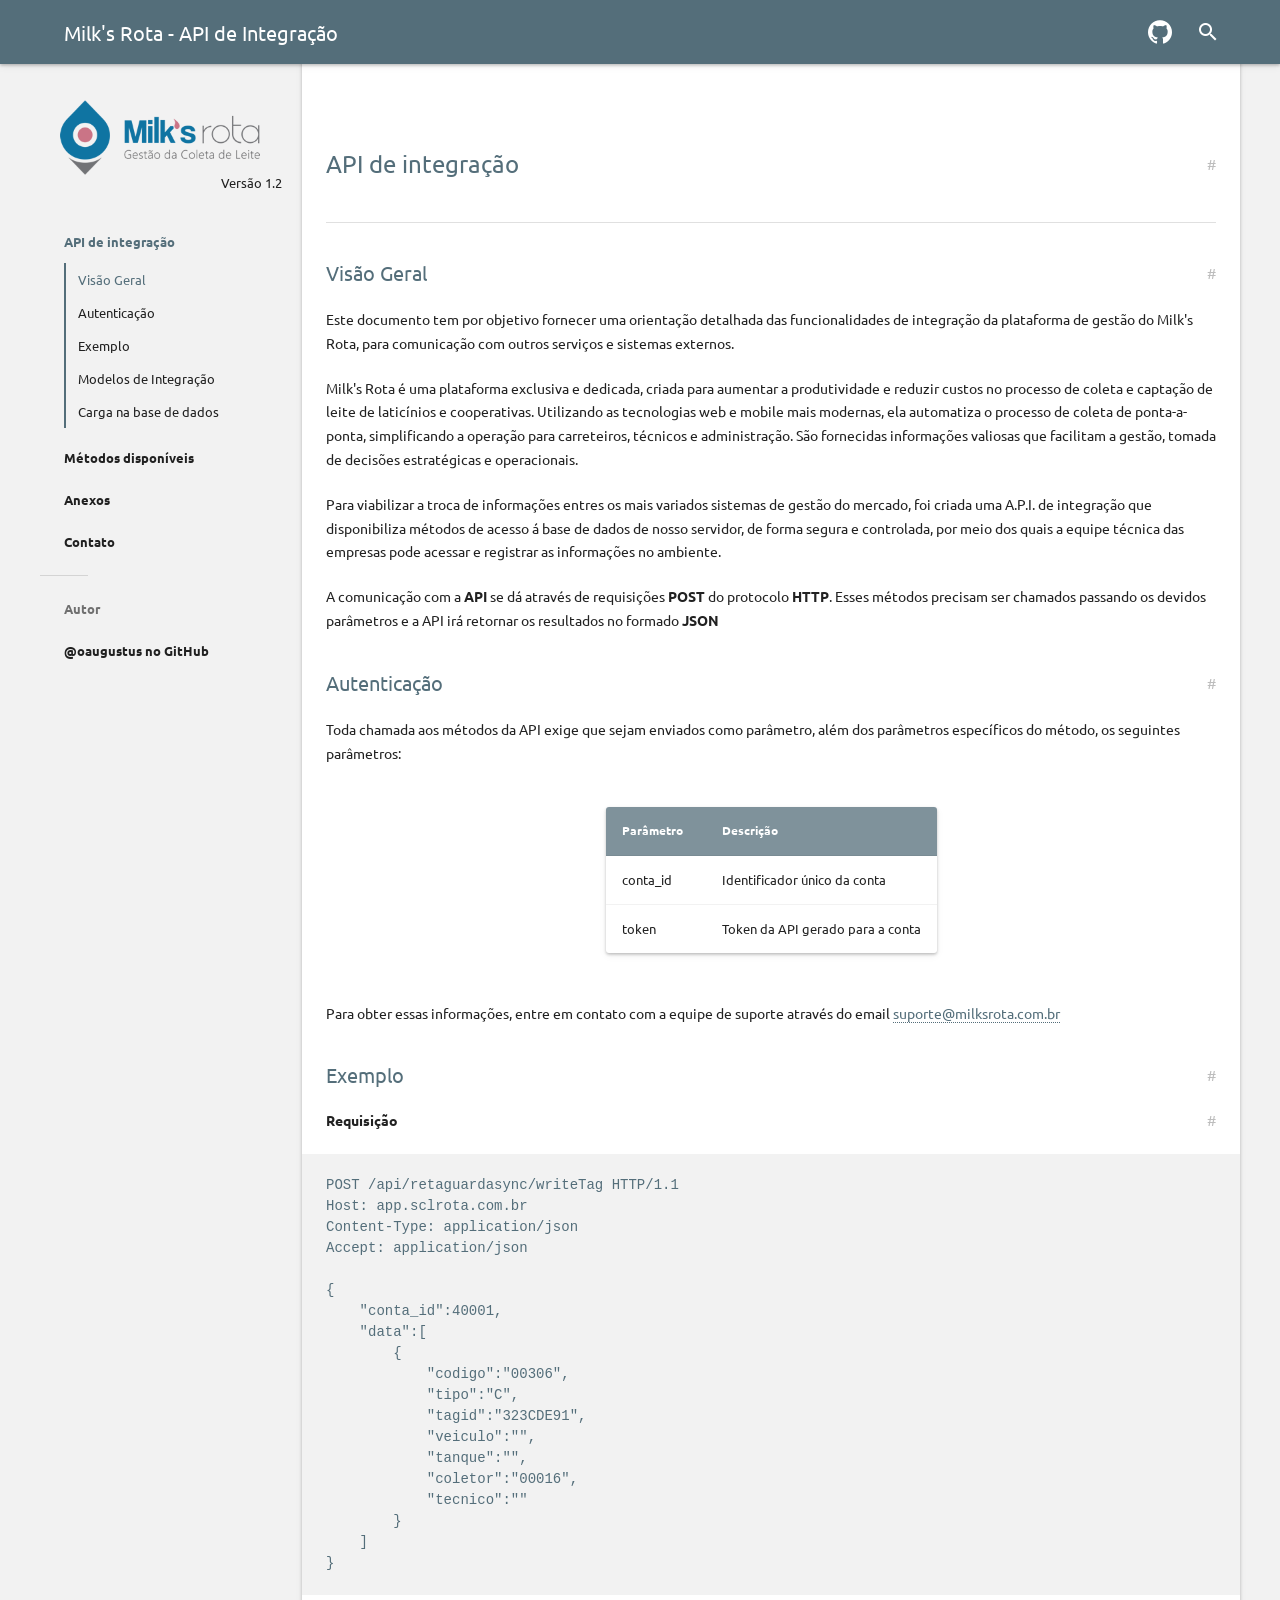
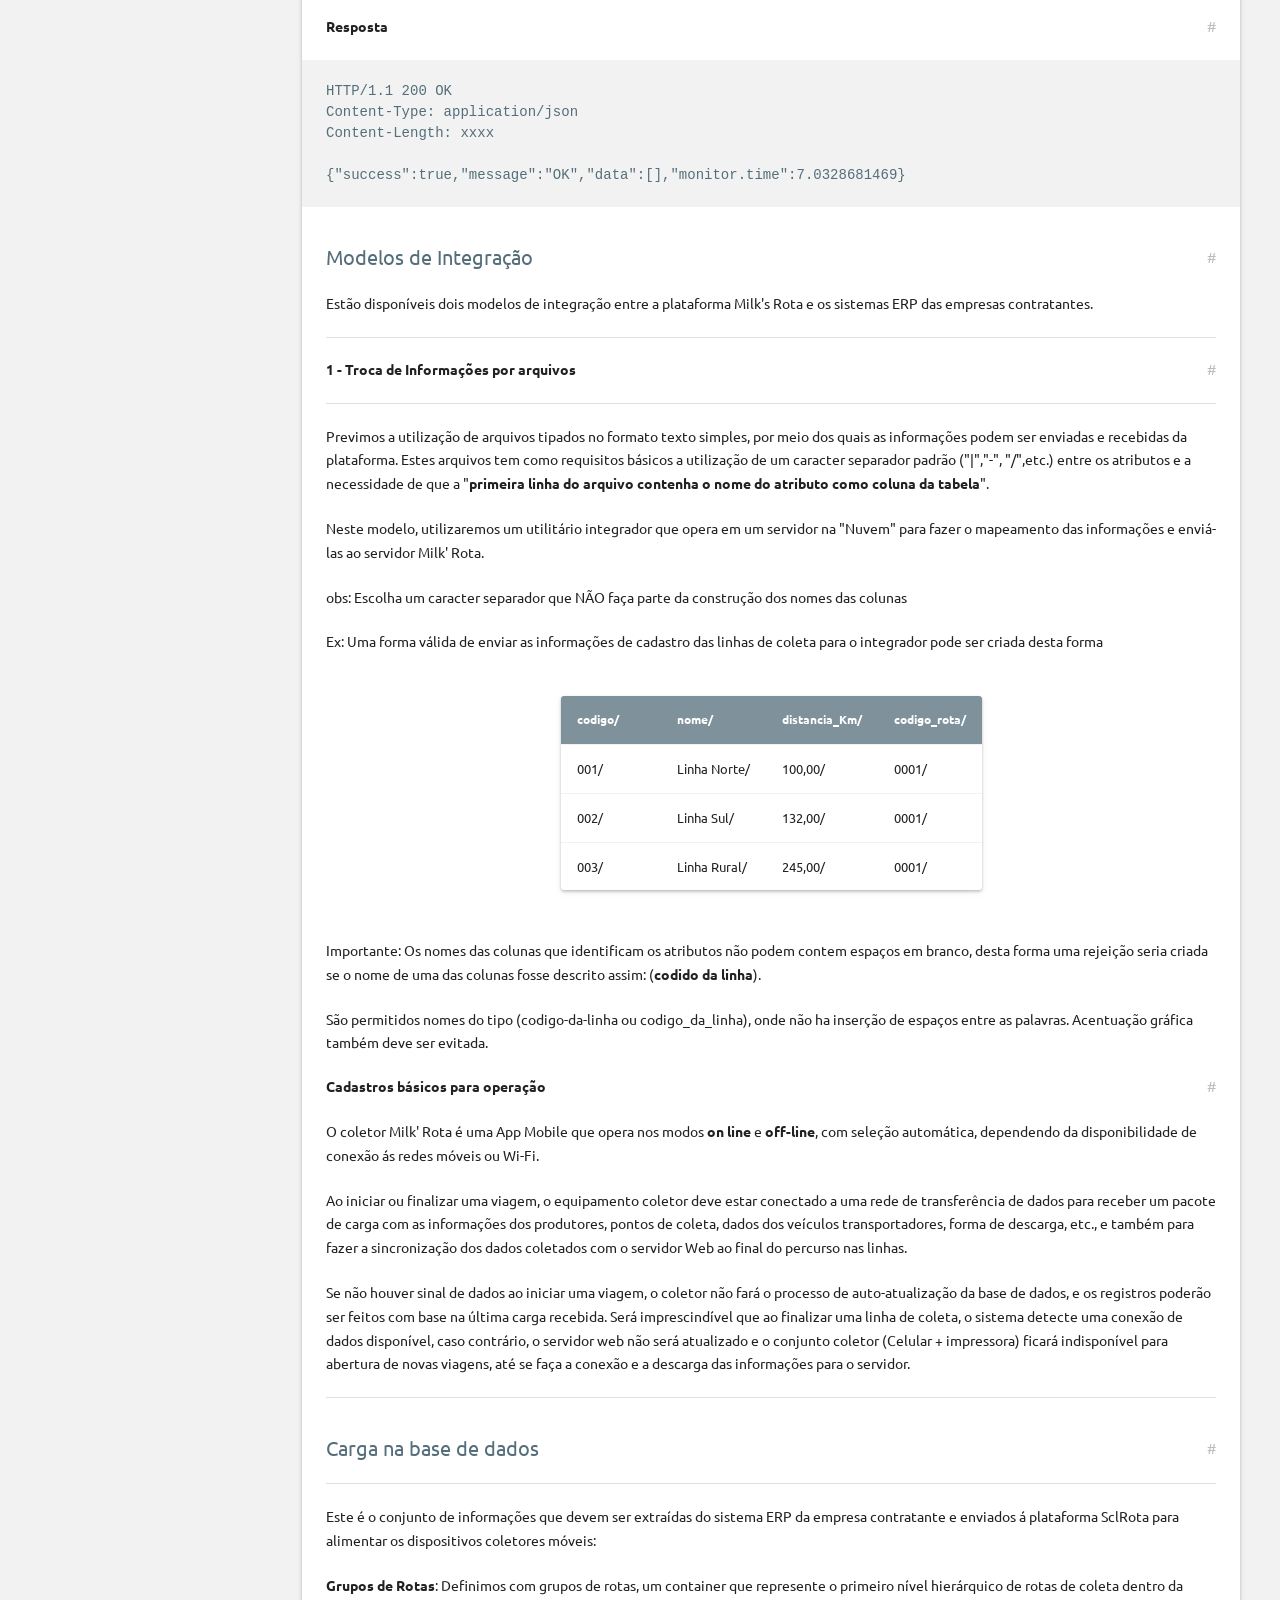
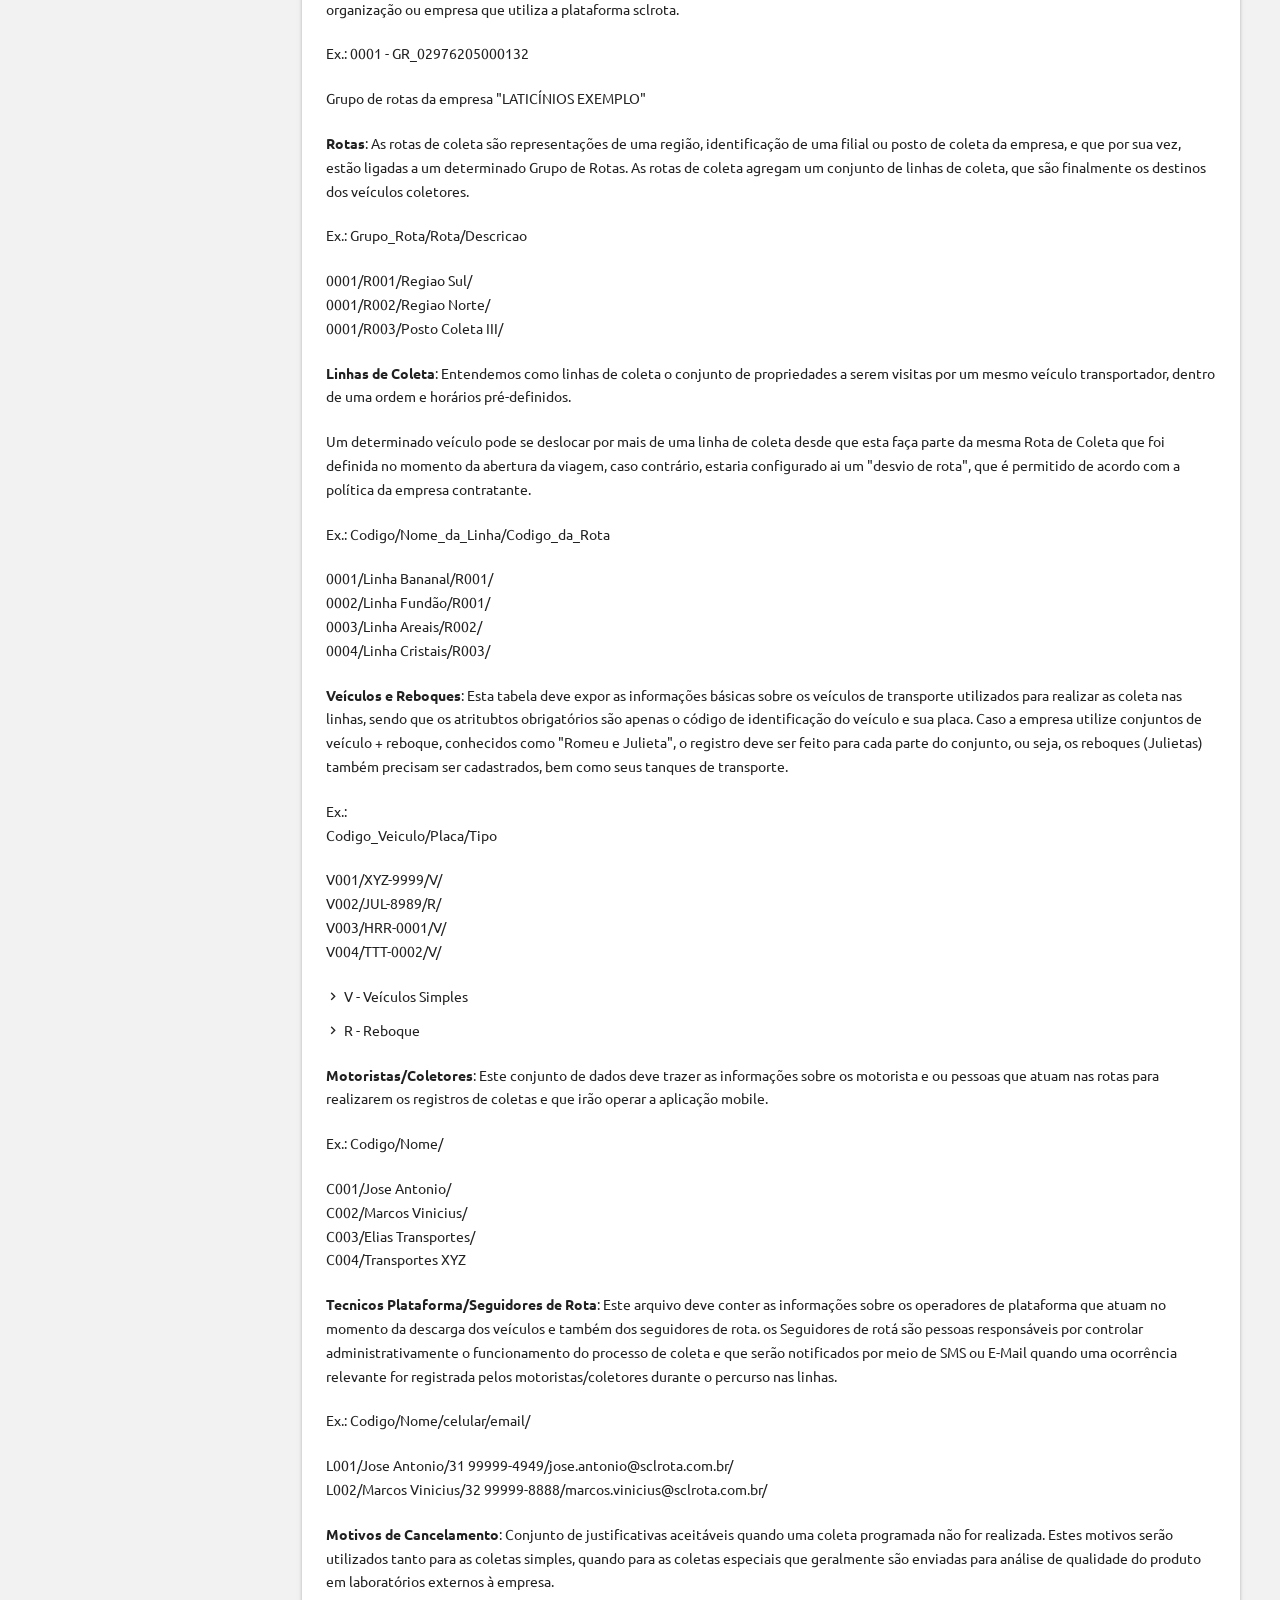
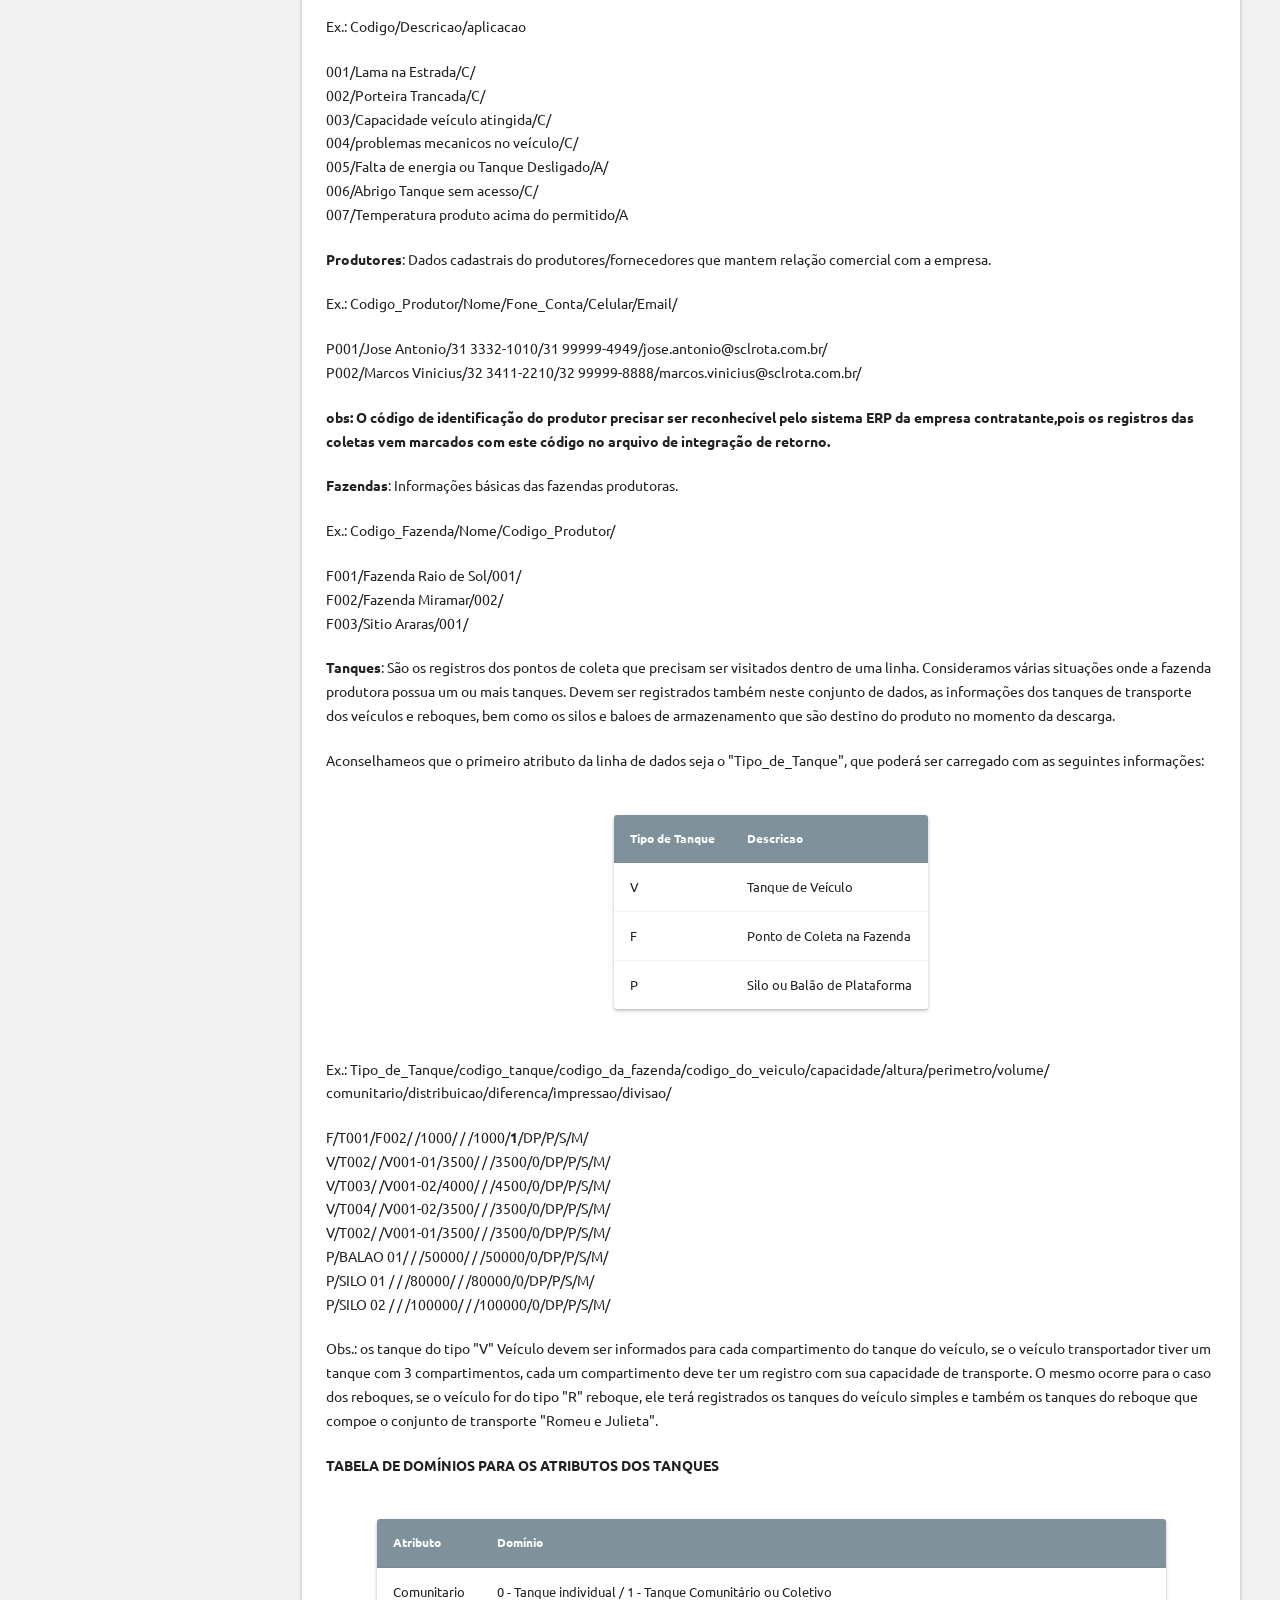
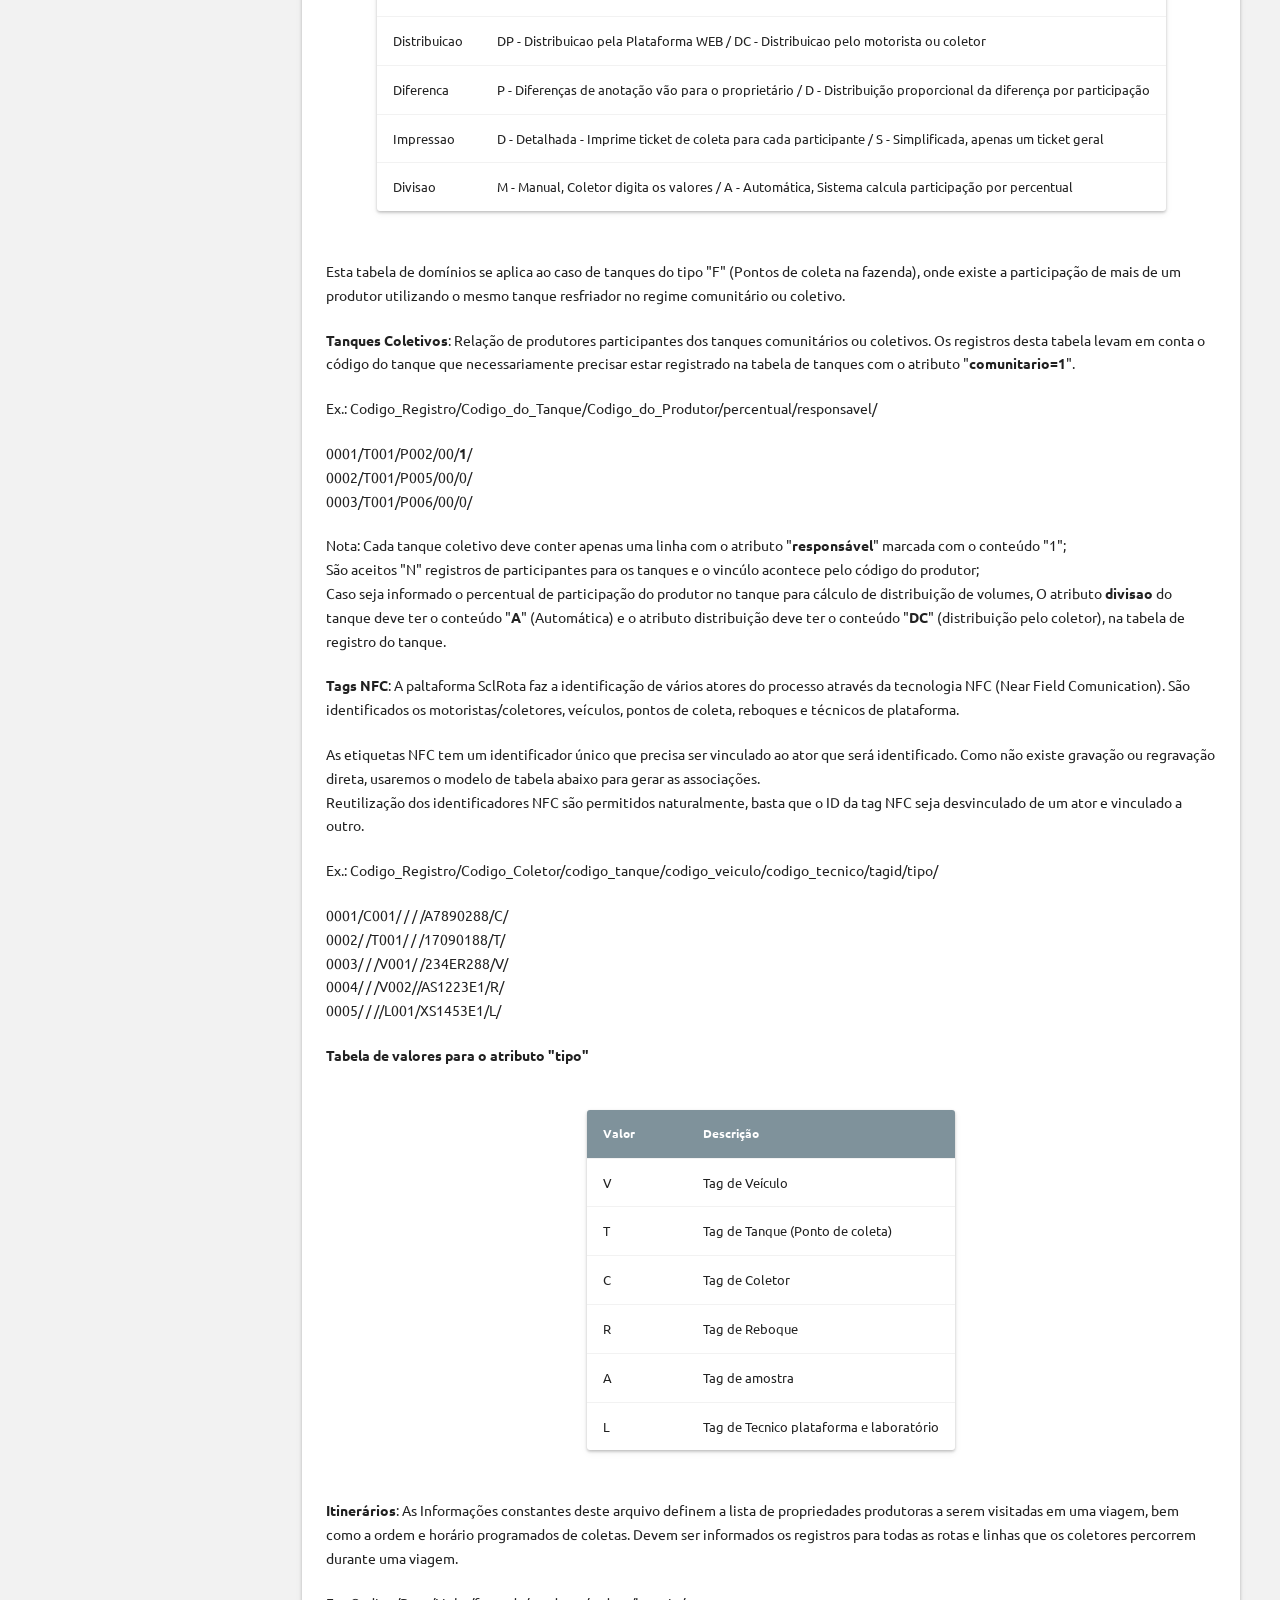
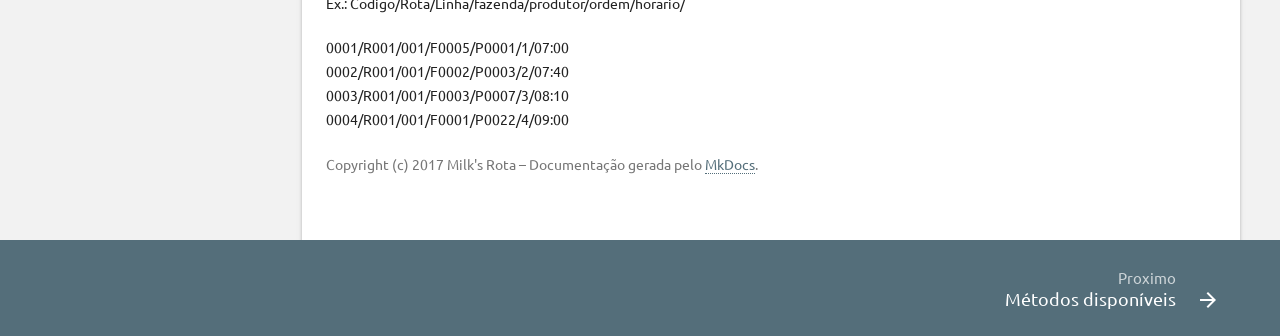
==== index.html @ f64d0ceb "Deployed 7b03d7f with MkDocs version: 0.16.3" ====
<!DOCTYPE html>
<!--[if lt IE 7 ]><html class="no-js ie6"><![endif]-->
<!--[if IE 7 ]><html class="no-js ie7"><![endif]-->
<!--[if IE 8 ]><html class="no-js ie8"><![endif]-->
<!--[if IE 9 ]><html class="no-js ie9"><![endif]-->
<!--[if (gt IE 9)|!(IE)]><!--> <html class="no-js"> <!--<![endif]-->
  <head>
    <meta charset="utf-8">
    <meta name="viewport" content="width=device-width,user-scalable=no,initial-scale=1,maximum-scale=1">
    
      
        <title>Milk's Rota - API de Integração - Documentação da API para integração com a plataforma Milk's Rota</title>
      
      
        <meta name="description" content="Documentação da API para integração com a plataforma Milk's Rota">
      
      
        <link rel="canonical" href="http://www.milksrota.com.br/">
      
      
        <meta name="author" content="Otávio Fernandes">
      
    
    <meta property="og:url" content="http://www.milksrota.com.br/">
    <meta property="og:title" content="Milk's Rota - API de Integração">
    <meta property="og:image" content="http://www.milksrota.com.br//./images/logo-300x82.png">
    <meta name="apple-mobile-web-app-title" content="Milk's Rota - API de Integração">
    <meta name="apple-mobile-web-app-capable" content="yes">
    <meta name="apple-mobile-web-app-status-bar-style" content="black-translucent">
    
      <link rel="apple-touch-icon" href="./images/logo-300x82.png">
    
    
    <link rel="shortcut icon" type="image/x-icon" href="./assets/images/favicon-e565ddfa3b.ico">
    <link rel="icon" type="image/x-icon" href="./assets/images/favicon-e565ddfa3b.ico">
    <style>
      @font-face {
      	font-family: 'Icon';
      	src: url('./assets/fonts/icon.eot?52m981');
      	src: url('./assets/fonts/icon.eot?#iefix52m981')
               format('embedded-opentype'),
      		   url('./assets/fonts/icon.woff?52m981')
               format('woff'),
      		   url('./assets/fonts/icon.ttf?52m981')
               format('truetype'),
      		   url('./assets/fonts/icon.svg?52m981#icon')
               format('svg');
      	font-weight: normal;
      	font-style: normal;
      }
    </style>
    <link rel="stylesheet" href="./assets/stylesheets/application-b64b728552.css">
    
      <link rel="stylesheet" href="./assets/stylesheets/palettes-05ab2406df.css">
    
    
      
      
      
      <link rel="stylesheet" href="//fonts.googleapis.com/css?family=Ubuntu:400,700|Ubuntu+Mono">
      <style>
        body, input {
          font-family: 'Ubuntu', Helvetica, Arial, sans-serif;
        }
        pre, code {
          font-family: 'Ubuntu Mono', 'Courier New', 'Courier', monospace;
        }
      </style>
    
    
      <link rel="stylesheet" href="./extra.css">
    
    <script src="./assets/javascripts/modernizr-4ab42b99fd.js"></script>
    
  </head>
  
  
  
  <body class="palette-primary-blue-grey ">
    
    <div class="backdrop">
      <div class="backdrop-paper"></div>
    </div>
    <input class="toggle" type="checkbox" id="toggle-drawer">
    <input class="toggle" type="checkbox" id="toggle-search">
    <label class="toggle-button overlay" for="toggle-drawer"></label>
    <header class="header">
      <nav aria-label="Header">
  <div class="bar default">
    <div class="button button-menu" role="button" aria-label="Menu">
      <label class="toggle-button icon icon-menu" for="toggle-drawer">
        <span></span>
      </label>
    </div>
    <div class="stretch">
      <div class="title">
        
          <span class="path">
            
          </span>
        
        Milk's Rota - API de Integração
      </div>
    </div>
    
    
      
      <div class="button button-github" role="button" aria-label="GitHub">
        <a href="https://github.com/oaugustus" title="@oaugustus on GitHub" target="_blank" class="toggle-button icon icon-github"></a>
      </div>
    
    <div class="button button-search" role="button" aria-label="Search">
      <label class="toggle-button icon icon-search" title="Procurar" for="toggle-search"></label>
    </div>
  </div>
  <div class="bar search">
    <div class="button button-close" role="button" aria-label="Close">
      <label class="toggle-button icon icon-back" for="toggle-search"></label>
    </div>
    <div class="stretch">
      <div class="field">
        <input class="query" type="text" placeholder="Procurar" autocapitalize="off" autocorrect="off" autocomplete="off" spellcheck>
      </div>
    </div>
    <div class="button button-reset" role="button" aria-label="Search">
      <button class="toggle-button icon icon-close" id="reset-search"></button>
    </div>
  </div>
</nav>
    </header>
    <main class="main">
      
      <div class="drawer">
        <nav aria-label="Navigation">
  
  <a href="/" class="project">
    <div class="banner">
      
        <div class="">
          <img src="./images/logo-300x82.png" style="width: 200px;">
        </div>
        <div style="text-align: right;">Versão 1.2</div>
      
      <!--<div class="name">
        <strong>Milk's Rota - API de Integração Versão 1.2</strong>
        
      </div>-->
    </div>
  </a>
  <div class="scrollable">
    <div class="wrapper">
      
      <div class="toc">
        <ul>
          
            
  <li>
    <a class="current" title="API de integração" href=".">
      API de integração
    </a>
    
      
        
      
      
        <ul>
          
            <li class="anchor">
              <a title="Visão Geral" href="#visao-geral">
                Visão Geral
              </a>
            </li>
          
            <li class="anchor">
              <a title="Autenticação" href="#autenticacao">
                Autenticação
              </a>
            </li>
          
            <li class="anchor">
              <a title="Exemplo" href="#exemplo">
                Exemplo
              </a>
            </li>
          
            <li class="anchor">
              <a title="Modelos de Integração" href="#modelos-de-integracao">
                Modelos de Integração
              </a>
            </li>
          
            <li class="anchor">
              <a title="Carga na base de dados" href="#carga-na-base-de-dados">
                Carga na base de dados
              </a>
            </li>
          
        </ul>
      
    
  </li>

          
            
  <li>
    <a class="" title="Métodos disponíveis" href="metodos/">
      Métodos disponíveis
    </a>
    
  </li>

          
            
  <li>
    <a class="" title="Anexos" href="Anexos/">
      Anexos
    </a>
    
  </li>

          
            
  <li>
    <a class="" title="Contato" href="contato/">
      Contato
    </a>
    
  </li>

          
        </ul>
        
          <hr>
          <span class="section">Autor</span>
          <ul>
            
            
              
              <li>
                <a href="https://github.com/oaugustus" target="_blank" title="@oaugustus on GitHub">
                  @oaugustus no GitHub
                </a>
              </li>
            
          </ul>
        
      </div>
    </div>
  </div>
</nav>
      </div>
      <article class="article">
        <div class="wrapper">
          
          <h1 id="api-de-integracao">API de integração<a class="headerlink" href="#api-de-integracao" title="Permanent link">#</a></h1>
<h2 id="visao-geral">Visão Geral<a class="headerlink" href="#visao-geral" title="Permanent link">#</a></h2>
<p>Este documento tem por objetivo fornecer uma orientação detalhada das funcionalidades de integração da plataforma de
gestão do Milk's Rota, para comunicação com outros serviços e sistemas externos.</p>
<p>Milk's Rota é uma plataforma exclusiva e dedicada, criada para aumentar a produtividade
    e reduzir custos no processo de coleta e captação de leite de laticínios e cooperativas. 
    Utilizando as tecnologias web e mobile mais modernas, ela automatiza o processo de coleta 
    de ponta-a-ponta, simplificando a operação para carreteiros, técnicos e administração. 
    São fornecidas informações valiosas que facilitam a gestão, tomada de decisões estratégicas e operacionais.</p>
<p>Para viabilizar a troca de informações entres os mais variados sistemas de gestão do mercado, 
    foi criada uma A.P.I. de integração que disponibiliza métodos de acesso á base de dados de nosso servidor, 
    de forma segura e controlada, por meio dos quais a equipe técnica das empresas pode acessar e registrar as 
    informações no ambiente.</p>
<p>A comunicação com a <strong>API</strong> se dá através de requisições <strong>POST</strong> do protocolo <strong>HTTP</strong>. Esses métodos precisam ser chamados
passando os devidos parâmetros e a API irá retornar os resultados no formado <strong>JSON</strong></p>
<h2 id="autenticacao">Autenticação<a class="headerlink" href="#autenticacao" title="Permanent link">#</a></h2>
<p>Toda chamada aos métodos da API exige que sejam enviados como parâmetro, além dos parâmetros específicos do método, os
seguintes parâmetros:</p>
<table>
<thead>
<tr>
<th>Parâmetro</th>
<th>Descrição</th>
</tr>
</thead>
<tbody>
<tr>
<td>conta_id</td>
<td>Identificador único da conta</td>
</tr>
<tr>
<td>token</td>
<td>Token da API gerado para a conta</td>
</tr>
</tbody>
</table>
<p>Para obter essas informações, entre em contato com a equipe de suporte através do email <a href="mailto:suporte@milksrota.com.br">suporte@milksrota.com.br</a></p>
<h2 id="exemplo">Exemplo<a class="headerlink" href="#exemplo" title="Permanent link">#</a></h2>
<h3 id="requisicao">Requisição<a class="headerlink" href="#requisicao" title="Permanent link">#</a></h3>
<pre class="code"><code class="language-http">POST /api/retaguardasync/writeTag HTTP/1.1
Host: app.sclrota.com.br
Content-Type: application/json
Accept: application/json

{
    &quot;conta_id&quot;:40001,
    &quot;data&quot;:[
        {
            &quot;codigo&quot;:&quot;00306&quot;,
            &quot;tipo&quot;:&quot;C&quot;,
            &quot;tagid&quot;:&quot;323CDE91&quot;,
            &quot;veiculo&quot;:&quot;&quot;,
            &quot;tanque&quot;:&quot;&quot;,
            &quot;coletor&quot;:&quot;00016&quot;,
            &quot;tecnico&quot;:&quot;&quot;
        }
    ]
}</code></pre>


<h3 id="resposta">Resposta<a class="headerlink" href="#resposta" title="Permanent link">#</a></h3>
<pre class="code"><code class="language-http">HTTP/1.1 200 OK
Content-Type: application/json
Content-Length: xxxx

{&quot;success&quot;:true,&quot;message&quot;:&quot;OK&quot;,&quot;data&quot;:[],&quot;monitor.time&quot;:7.0328681469}</code></pre>


<h2 id="modelos-de-integracao">Modelos de Integração<a class="headerlink" href="#modelos-de-integracao" title="Permanent link">#</a></h2>
<p>Estão disponíveis dois modelos de integração entre a plataforma Milk's Rota e os sistemas ERP das empresas contratantes.</p>
<hr />
<h3 id="1-troca-de-informacoes-por-arquivos">1 - Troca de Informações por arquivos<a class="headerlink" href="#1-troca-de-informacoes-por-arquivos" title="Permanent link">#</a></h3>
<hr />
<p>Previmos a utilização de arquivos tipados no formato texto simples, por meio dos quais as informações podem ser enviadas e recebidas
  da plataforma. Estes arquivos tem como requisitos básicos a utilização de um caracter separador padrão ("|","-", "/",etc.) entre os atributos e a necessidade de que a "<strong>primeira linha do arquivo contenha o nome do atributo como coluna da tabela</strong>".</p>
<p>Neste modelo, utilizaremos um utilitário integrador que opera em um servidor na "Nuvem" para fazer o mapeamento das informações e enviá-las ao servidor Milk' Rota.</p>
<p>obs: Escolha um caracter separador que NÃO faça parte da construção dos nomes das colunas</p>
<p>Ex: Uma forma válida de enviar as informações de cadastro das linhas de coleta para o integrador pode ser criada desta forma</p>
<table>
<thead>
<tr>
<th>codigo/</th>
<th>nome/</th>
<th>distancia_Km/</th>
<th align="center">codigo_rota/</th>
</tr>
</thead>
<tbody>
<tr>
<td>001/</td>
<td>Linha Norte/</td>
<td>100,00/</td>
<td align="center">0001/</td>
</tr>
<tr>
<td>002/</td>
<td>Linha Sul/</td>
<td>132,00/</td>
<td align="center">0001/</td>
</tr>
<tr>
<td>003/</td>
<td>Linha Rural/</td>
<td>245,00/</td>
<td align="center">0001/</td>
</tr>
</tbody>
</table>
<p>Importante: Os nomes das colunas que identificam os atributos não podem contem espaços em branco, desta forma uma rejeição seria criada se o nome de uma das colunas fosse descrito assim: (<strong>codido da linha</strong>). </p>
<p>São permitidos nomes do tipo (codigo-da-linha ou codigo_da_linha), onde não ha inserção de espaços entre as palavras. Acentuação gráfica também deve ser evitada. </p>
<h3 id="cadastros-basicos-para-operacao">Cadastros básicos para operação<a class="headerlink" href="#cadastros-basicos-para-operacao" title="Permanent link">#</a></h3>
<p>O coletor Milk' Rota é uma App Mobile que opera nos modos <strong>on line</strong> e <strong>off-line</strong>, com seleção automática, dependendo da disponibilidade de conexão ás redes móveis ou Wi-Fi.</p>
<p>Ao iniciar ou finalizar uma viagem, o equipamento coletor deve estar conectado a uma rede de transferência de dados para receber um pacote de carga com as informações dos produtores, pontos de coleta, dados dos veículos transportadores, forma de descarga, etc., e também para fazer a sincronização dos dados coletados com o servidor Web ao final do percurso nas linhas.</p>
<p>Se não houver sinal de dados ao iniciar uma viagem, o coletor não fará o processo de auto-atualização da base de dados, e os registros poderão ser feitos com base na última carga recebida. Será imprescindível que ao finalizar uma linha de coleta, o sistema detecte uma conexão de dados disponível, caso contrário, o servidor web não será atualizado e o conjunto coletor (Celular + impressora) ficará indisponível para abertura de novas viagens, até se faça a conexão e a descarga das informações para o servidor. </p>
<hr />
<h2 id="carga-na-base-de-dados">Carga na base de dados<a class="headerlink" href="#carga-na-base-de-dados" title="Permanent link">#</a></h2>
<hr />
<p>Este é o conjunto de informações que devem ser extraídas do sistema ERP da empresa contratante e enviados á plataforma SclRota para alimentar os dispositivos coletores móveis:</p>
<p><strong>Grupos de Rotas</strong>:  Definimos com grupos de rotas, um container que represente o primeiro nível hierárquico de rotas de coleta dentro da organização ou empresa que utiliza a plataforma sclrota.</p>
<blockquote>
<p>Ex.: 0001 -  GR_02976205000132 </p>
<p>Grupo de rotas da empresa "LATICÍNIOS EXEMPLO"  </p>
</blockquote>
<p><strong>Rotas</strong>: As rotas de coleta são representações de uma região, identificação de uma filial ou posto de coleta da empresa, e que por sua vez, estão ligadas a um determinado Grupo de Rotas. As rotas de coleta agregam um conjunto de linhas de coleta, que são finalmente os destinos dos veículos coletores.</p>
<blockquote>
<p>Ex.: 
 Grupo_Rota/Rota/Descricao</p>
<p>0001/R001/Regiao Sul/<br />
 0001/R002/Regiao Norte/<br />
 0001/R003/Posto Coleta III/
</p>
</blockquote>
<p><strong>Linhas de Coleta</strong>: Entendemos como linhas de coleta o conjunto de propriedades a serem visitas por um mesmo veículo transportador, dentro de uma ordem e horários pré-definidos.</p>
<p>Um determinado veículo pode se deslocar por mais de uma linha de coleta desde que esta faça parte da mesma Rota de Coleta que foi definida no momento da abertura da viagem, caso contrário, estaria configurado ai um "desvio de rota", que é permitido de acordo com a política da empresa contratante.</p>
<blockquote>
<p>Ex.:
Codigo/Nome_da_Linha/Codigo_da_Rota</p>
<p>0001/Linha Bananal/R001/ <br />
 0002/Linha Fundão/R001/<br />
 0003/Linha Areais/R002/<br />
 0004/Linha Cristais/R003/  </p>
</blockquote>
<p><strong>Veículos e Reboques</strong>: Esta tabela deve expor as informações básicas sobre os veículos de transporte utilizados para realizar as coleta nas linhas, sendo que os atritubtos obrigatórios são apenas o código de identificação do veículo e sua placa. Caso a empresa utilize conjuntos de veículo + reboque, conhecidos como "Romeu e Julieta", o registro deve ser feito para cada parte do conjunto, ou seja, os reboques (Julietas) também precisam ser cadastrados, bem como seus tanques de transporte.</p>
<blockquote>
<p>Ex.: <br />
Codigo_Veiculo/Placa/Tipo  </p>
<p>V001/XYZ-9999/V/<br />
 V002/JUL-8989/R/<br />
 V003/HRR-0001/V/  <br />
 V004/TTT-0002/V/  </p>
</blockquote>
<ul>
<li>V - Veículos Simples</li>
<li>R - Reboque  </li>
</ul>
<p><strong>Motoristas/Coletores</strong>: Este conjunto de dados deve trazer as informações sobre os motorista e ou pessoas que atuam nas rotas para realizarem os registros de coletas e que irão operar a aplicação mobile.</p>
<blockquote>
<p>Ex.: 
Codigo/Nome/  </p>
<p>C001/Jose Antonio/ <br />
C002/Marcos Vinicius/ <br />
C003/Elias Transportes/ <br />
C004/Transportes XYZ  </p>
</blockquote>
<p><strong>Tecnicos Plataforma/Seguidores de Rota</strong>: Este arquivo deve conter as informações sobre os operadores de plataforma que atuam no momento da descarga dos veículos e também dos seguidores de rota. os Seguidores de rotá são pessoas responsáveis por controlar administrativamente o funcionamento do processo de coleta e que serão notificados por meio de SMS ou E-Mail quando uma ocorrência relevante for registrada pelos motoristas/coletores durante o percurso nas linhas.</p>
<blockquote>
<p>Ex.: 
Codigo/Nome/celular/email/  </p>
<p>L001/Jose Antonio/31 99999-4949/jose.antonio@sclrota.com.br/     <br />
L002/Marcos Vinicius/32 99999-8888/marcos.vinicius@sclrota.com.br/       </p>
</blockquote>
<p><strong>Motivos de Cancelamento</strong>: Conjunto de justificativas aceitáveis quando uma coleta programada não for realizada. Estes motivos serão utilizados tanto para as coletas simples, quando para as coletas especiais que geralmente são enviadas para análise de qualidade do produto em laboratórios externos à empresa.</p>
<blockquote>
<p>Ex.: 
Codigo/Descricao/aplicacao  </p>
<p>001/Lama na Estrada/C/ <br />
002/Porteira Trancada/C/ <br />
003/Capacidade veículo atingida/C/ <br />
004/problemas mecanicos no veículo/C/ <br />
005/Falta de energia ou Tanque Desligado/A/<br />
006/Abrigo Tanque sem acesso/C/   <br />
007/Temperatura produto acima do permitido/A   </p>
</blockquote>
<p><strong>Produtores</strong>: Dados cadastrais do produtores/fornecedores que mantem relação comercial com a empresa.</p>
<blockquote>
<p>Ex.: 
Codigo_Produtor/Nome/Fone_Conta/Celular/Email/  </p>
<p>P001/Jose Antonio/31 3332-1010/31 99999-4949/jose.antonio@sclrota.com.br/     <br />
P002/Marcos Vinicius/32 3411-2210/32 99999-8888/marcos.vinicius@sclrota.com.br/      </p>
</blockquote>
<p><strong>obs: O código de identificação do produtor precisar ser reconhecível pelo sistema ERP da empresa contratante,pois os registros das coletas vem marcados com este código no arquivo de integração de retorno.</strong>  </p>
<p><strong>Fazendas</strong>: Informações básicas das fazendas produtoras.</p>
<blockquote>
<p>Ex.: 
Codigo_Fazenda/Nome/Codigo_Produtor/  </p>
<p>F001/Fazenda Raio de Sol/001/     <br />
F002/Fazenda Miramar/002/<br />
F003/Sitio Araras/001/  </p>
</blockquote>
<p><strong>Tanques</strong>: São os registros dos pontos de coleta que precisam ser visitados dentro de uma linha. Consideramos várias situações onde a fazenda produtora possua um ou mais tanques. Devem ser registrados também neste conjunto de dados, as informações dos tanques de transporte dos veículos e reboques, bem como os silos e baloes de armazenamento que são destino do produto no momento da descarga. </p>
<p>Aconselhameos que o primeiro atributo da linha de dados seja o "Tipo_de_Tanque", que poderá ser carregado com as seguintes informações:</p>
<table>
<thead>
<tr>
<th align="center">Tipo de Tanque</th>
<th>Descricao</th>
</tr>
</thead>
<tbody>
<tr>
<td align="center">V</td>
<td>Tanque de Veículo</td>
</tr>
<tr>
<td align="center">F</td>
<td>Ponto de Coleta na Fazenda</td>
</tr>
<tr>
<td align="center">P</td>
<td>Silo ou Balão de Plataforma</td>
</tr>
</tbody>
</table>
<blockquote>
<p>Ex.: 
Tipo_de_Tanque/codigo_tanque/codigo_da_fazenda/codigo_do_veiculo/capacidade/altura/perimetro/volume/
comunitario/distribuicao/diferenca/impressao/divisao/  </p>
<p>F/T001/F002/ /1000/ / /1000/<strong>1</strong>/DP/P/S/M/     <br />
V/T002/  /V001-01/3500/ / /3500/0/DP/P/S/M/<br />
V/T003/  /V001-02/4000/ / /4500/0/DP/P/S/M/<br />
V/T004/  /V001-02/3500/ / /3500/0/DP/P/S/M/<br />
V/T002/  /V001-01/3500/ / /3500/0/DP/P/S/M/<br />
P/BALAO 01/ / /50000/ / /50000/0/DP/P/S/M/<br />
P/SILO 01 / / /80000/ / /80000/0/DP/P/S/M/<br />
P/SILO 02 / / /100000/ / /100000/0/DP/P/S/M/  </p>
</blockquote>
<p>Obs.: os tanque do tipo "V" Veículo devem ser informados para cada compartimento do tanque do veículo, se o veículo transportador tiver um tanque com 3 compartimentos, cada um compartimento deve ter um registro com sua capacidade de transporte. O mesmo ocorre para o caso dos reboques, se o veículo for do tipo "R" reboque, ele terá registrados os tanques do veículo simples e também os tanques do reboque que compoe o conjunto de transporte "Romeu e Julieta".    </p>
<p><strong>TABELA DE DOMÍNIOS PARA OS ATRIBUTOS DOS TANQUES</strong></p>
<table>
<thead>
<tr>
<th>Atributo</th>
<th>Domínio</th>
</tr>
</thead>
<tbody>
<tr>
<td>Comunitario</td>
<td>0 - Tanque individual  /  1 - Tanque Comunitário ou Coletivo</td>
</tr>
<tr>
<td>Distribuicao</td>
<td>DP - Distribuicao pela Plataforma WEB  / DC - Distribuicao pelo motorista ou coletor</td>
</tr>
<tr>
<td>Diferenca</td>
<td>P - Diferenças de anotação vão para o proprietário  / D - Distribuição proporcional da diferença por participação</td>
</tr>
<tr>
<td>Impressao</td>
<td>D - Detalhada - Imprime ticket de coleta para cada participante / S - Simplificada, apenas um ticket geral</td>
</tr>
<tr>
<td>Divisao</td>
<td>M - Manual, Coletor digita os valores  / A - Automática, Sistema calcula participação por percentual</td>
</tr>
</tbody>
</table>
<p>Esta tabela de domínios se aplica ao caso de tanques do tipo "F" (Pontos de coleta na fazenda), onde existe a participação de mais de um produtor utilizando o mesmo tanque resfriador no regime comunitário ou coletivo.</p>
<p><strong>Tanques Coletivos</strong>: Relação de produtores participantes dos tanques comunitários ou coletivos. Os registros desta tabela levam em conta o código do tanque que necessariamente precisar estar registrado na tabela de tanques com o atributo "<strong>comunitario=1</strong>".</p>
<blockquote>
<p>Ex.: 
Codigo_Registro/Codigo_do_Tanque/Codigo_do_Produtor/percentual/responsavel/  </p>
<p>0001/T001/P002/00/<strong>1</strong>/ <br />
0002/T001/P005/00/0/<br />
0003/T001/P006/00/0/    </p>
</blockquote>
<p>Nota: Cada tanque coletivo deve conter apenas uma linha com o atributo "<strong>responsável</strong>" marcada com o conteúdo "1"; <br />
São aceitos "N" registros de participantes para os tanques e o vincúlo acontece pelo código do produtor;<br />
Caso seja informado o percentual de participação do produtor no tanque para cálculo de distribuição de volumes, O atributo <strong>divisao</strong> do tanque deve ter o conteúdo "<strong>A</strong>" (Automática) e o atributo distribuição deve ter o conteúdo "<strong>DC</strong>" (distribuição pelo coletor), na tabela de registro do tanque.</p>
<p><strong>Tags NFC</strong>: A paltaforma SclRota faz a identificação de vários atores do processo através da tecnologia NFC (Near Field Comunication). São identificados os motoristas/coletores, veículos, pontos de coleta, reboques e técnicos de plataforma.</p>
<p>As etiquetas NFC tem um identificador único que precisa ser vinculado ao ator que será identificado. Como não existe gravação ou regravação direta, usaremos o modelo de tabela abaixo para gerar as associações.<br />
  Reutilização dos identificadores NFC são permitidos naturalmente, basta que o ID da tag NFC seja desvinculado de um ator e vinculado a outro.</p>
<blockquote>
<p>Ex.:
Codigo_Registro/Codigo_Coletor/codigo_tanque/codigo_veiculo/codigo_tecnico/tagid/tipo/  </p>
<p>0001/C001/ / / /A7890288/C/ <br />
0002/  /T001/ / /17090188/T/ <br />
0003/ / /V001/ /234ER288/V/ <br />
0004/ / /V002//AS1223E1/R/  <br />
0005/ / //L001/XS1453E1/L/      </p>
</blockquote>
<p><strong>Tabela de valores para o atributo "tipo"</strong></p>
<table>
<thead>
<tr>
<th align="center">Valor</th>
<th>Descrição</th>
</tr>
</thead>
<tbody>
<tr>
<td align="center">V</td>
<td>Tag de Veículo</td>
</tr>
<tr>
<td align="center">T</td>
<td>Tag de Tanque (Ponto de coleta)</td>
</tr>
<tr>
<td align="center">C</td>
<td>Tag de Coletor</td>
</tr>
<tr>
<td align="center">R</td>
<td>Tag de Reboque</td>
</tr>
<tr>
<td align="center">A</td>
<td>Tag de amostra</td>
</tr>
<tr>
<td align="center">L</td>
<td>Tag de Tecnico plataforma e laboratório</td>
</tr>
</tbody>
</table>
<p><strong>Itinerários</strong>: As Informações constantes deste arquivo definem a lista de propriedades produtoras a serem visitadas em uma viagem, bem como a ordem e horário programados de coletas. Devem ser informados os registros para todas as rotas e linhas que os coletores percorrem durante uma viagem.</p>
<blockquote>
<p>Ex.:
Codigo/Rota/Linha/fazenda/produtor/ordem/horario/    </p>
<p>0001/R001/001/F0005/P0001/1/07:00  <br />
0002/R001/001/F0002/P0003/2/07:40  <br />
0003/R001/001/F0003/P0007/3/08:10  <br />
0004/R001/001/F0001/P0022/4/09:00    </p>
</blockquote>
          <aside class="copyright" role="note">
            
              Copyright (c) 2017 Milk's Rota &ndash;
            
            Documentação gerada pelo
            <a href="http://www.mkdocs.org" target="_blank">MkDocs</a>.
          </aside>
          
            <footer class="footer">
              
  <nav class="pagination" aria-label="Footer">
    <div class="previous">
      
    </div>
    <div class="next">
      
        <a href="metodos/" title="Métodos disponíveis">
          <span class="direction">
            Proximo
          </span>
          <div class="page">
            <div class="stretch">
              <div class="title">
                Métodos disponíveis
              </div>
            </div>
            <div class="button button-next" role="button" aria-label="Next">
              <i class="icon icon-forward"></i>
            </div>
          </div>
        </a>
      
    </div>
  </nav>

            </footer>
          
        </div>
      </article>
      <div class="results" role="status" aria-live="polite">
        <div class="scrollable">
          <div class="wrapper">
            <div class="meta"></div>
            <div class="list"></div>
          </div>
        </div>
      </div>
    </main>
    <script>
      var base_url = '.';
      var repo_id  = '';
    </script>
    <script src="./assets/javascripts/application-997097ee0c.js"></script>
    
    
  </body>
</html>
---- assets/stylesheets/application-b64b728552.css ----
html{box-sizing:border-box;-moz-box-sizing:border-box;-webkit-box-sizing:border-box}*,:after,:before{box-sizing:inherit;-moz-box-sizing:inherit;-webkit-box-sizing:inherit}html{font-size:62.5%;-webkit-text-size-adjust:none;-ms-text-size-adjust:none;text-size-adjust:none}a,abbr,acronym,address,applet,article,aside,audio,b,big,blockquote,body,canvas,caption,center,cite,code,dd,del,details,dfn,div,dl,dt,em,embed,fieldset,figcaption,figure,footer,form,h1,h2,h3,h4,h5,h6,header,hgroup,html,i,iframe,img,ins,kbd,label,legend,li,main,mark,menu,nav,object,ol,output,p,pre,q,ruby,s,samp,section,small,span,strike,strong,sub,summary,sup,table,tbody,td,tfoot,th,thead,time,tr,tt,u,ul,var,video{margin:0;padding:0;border:0}ul{list-style:none}table{border-collapse:collapse;border-spacing:0}td{text-align:left;font-weight:400;vertical-align:middle}button{outline:0;padding:0;background:transparent;border:none;font-size:inherit}input{-webkit-appearance:none;-moz-appearance:none;-ms-appearance:none;-o-appearance:none;appearance:none;outline:none;border:none}a{text-decoration:none;color:inherit}a,button,input,label{-webkit-tap-highlight-color:rgba(255,255,255,0);-webkit-tap-highlight-color:transparent}h1,h2,h3,h4,h5,h6{font-weight:inherit}pre{background:rgba(0,0,0,.05)}pre,pre code{color:rgba(0,0,0,.87)}.c,.c1,.cm,.o{color:rgba(0,0,0,.54)}.k,.kn{color:#a71d5d}.kd,.kt,.n.f{color:#0086b3}.s,.s1{color:#183691}.bp,.mi{color:#9575cd}.icon{font-family:Icon;speak:none;font-style:normal;font-weight:400;font-variant:normal;text-transform:none;line-height:1;-webkit-font-smoothing:antialiased;-moz-osx-font-smoothing:grayscale}.icon-search:before{content:"\e600"}.icon-back:before{content:"\e601"}.icon-link:before{content:"\e602"}.icon-close:before{content:"\e603"}.icon-menu:before{content:"\e604"}.icon-forward:before{content:"\e605"}.icon-twitter:before{content:"\e606"}.icon-github:before{content:"\e607"}.icon-download:before{content:"\e608"}.icon-star:before{content:"\e609"}.icon-warning:before{content:"\e610"}.icon-note:before{content:"\e611"}a{-webkit-transition:color .25s;transition:color .25s}.overlay{-webkit-transition:opacity .25s,width 0s .25s,height 0s .25s;transition:opacity .25s,width 0s .25s,height 0s .25s}#toggle-drawer:checked~.overlay,.toggle-drawer .overlay{-webkit-transition:opacity .25s,width 0s,height 0s;transition:opacity .25s,width 0s,height 0s}.js .header{-webkit-transition:background .6s,color .6s;transition:background .6s,color .6s}.js .header:before{-webkit-transition:background .6s;transition:background .6s}.button .icon{-webkit-transition:background .25s;transition:background .25s}body{color:rgba(0,0,0,.87)}@supports (-webkit-appearance:none){body{background:#e84e40}}.ios body{background:#fff}hr{border:0;border-top:1px solid rgba(0,0,0,.12)}.toggle-button{cursor:pointer;color:inherit}.backdrop,.backdrop-paper:after{background:#fff}.overlay{background:rgba(0,0,0,.54);opacity:0}#toggle-drawer:checked~.overlay,.toggle-drawer .overlay{opacity:1}.header{box-shadow:0 1.5px 3px rgba(0,0,0,.24),0 3px 8px rgba(0,0,0,.05);background:#e84e40;color:#fff}.ios.standalone .header:before{background:rgba(0,0,0,.12)}.bar .path{color:hsla(0,0%,100%,.7)}.button .icon{border-radius:100%}.button .icon:active{background:hsla(0,0%,100%,.12)}html{height:100%}body{position:relative;min-height:100%}hr{display:block;height:1px;padding:0;margin:0}.locked{height:100%;overflow:hidden}.scrollable{position:absolute;top:0;right:0;bottom:0;left:0;overflow:auto;-webkit-overflow-scrolling:touch}.scrollable .wrapper{height:100%}.ios .scrollable .wrapper{margin-bottom:2px}.toggle{display:none}.toggle-button{display:block}.backdrop{position:absolute;top:0;right:0;bottom:0;left:0;z-index:-1}.backdrop-paper{max-width:1200px;height:100%;margin-left:auto;margin-right:auto}.backdrop-paper:after{content:" ";display:block;height:100%;margin-left:262px}.overlay{width:0;height:0;z-index:3}.header,.overlay{position:fixed;top:0}.header{-webkit-user-select:none;-moz-user-select:none;-ms-user-select:none;user-select:none;left:0;z-index:2;height:56px;padding:4px;overflow:hidden}.ios.standalone .header{position:absolute}.bar{display:table;max-width:1184px;margin-left:auto;margin-right:auto}.bar a{display:block}.no-js .bar .button-search{display:none}.bar .path .icon:before{vertical-align:-1.5px}.button{display:table-cell;vertical-align:top;width:1%}.button button{margin:0;padding:0}.button button:active:before{position:relative;top:0;left:0}.button .icon{display:inline-block;font-size:24px;padding:8px;margin:4px}.stretch{display:table;table-layout:fixed;width:100%}.header .stretch{padding:0 20px}.stretch .title{display:table-cell;overflow:hidden;white-space:nowrap;text-overflow:ellipsis}.header .stretch .title{font-size:18px;padding:13px 0}.main{max-width:1200px;margin-left:auto;margin-right:auto}body,input{font-weight:400;-webkit-font-smoothing:antialiased;-moz-osx-font-smoothing:grayscale}.no-fontface body,.no-fontface input,body,input{font-family:Helvetica Neue,Helvetica,Arial,sans-serif}.no-fontface code,.no-fontface pre,code,pre{font-family:Courier New,Courier,monospace}#toggle-drawer:checked~.main .drawer,.toggle-drawer .drawer{-webkit-transform:translateZ(0);transform:translateZ(0)}.no-csstransforms3d #toggle-drawer:checked~.main .drawer,.no-csstransforms3d .toggle-drawer .drawer{display:block}.project{-webkit-transition:none;transition:none}.project .logo img{-webkit-transition:box-shadow .4s;transition:box-shadow .4s}.repo a{-webkit-transition:box-shadow .4s,opacity .4s;transition:box-shadow .4s,opacity .4s}.drawer .toc a.current,.drawer .toc a:focus,.drawer .toc a:hover{color:#e84e40}.drawer .anchor a{border-left:2px solid #e84e40}.drawer .section{color:rgba(0,0,0,.54)}.ios.standalone .project:before{background:rgba(0,0,0,.12)}.project .logo img{background:#fff;border-radius:100%}.project:focus .logo img,.project:hover .logo img{box-shadow:0 4px 7px rgba(0,0,0,.23),0 8px 25px rgba(0,0,0,.05)}.repo a{background:#00bfa5;color:#fff;border-radius:3px}.repo a:focus,.repo a:hover{box-shadow:0 4px 7px rgba(0,0,0,.23),0 8px 25px rgba(0,0,0,.05);opacity:.8}.repo a .count{background:rgba(0,0,0,.26);color:#fff;border-radius:0 3px 3px 0}.repo a .count:before{border-width:15px 5px 15px 0;border-color:transparent rgba(0,0,0,.26);border-style:solid}.drawer{width:262px;font-size:13px;line-height:1em}.ios .drawer{overflow:scroll;-webkit-overflow-scrolling:touch}.drawer .toc li a{display:block;padding:14.5px 24px;white-space:nowrap;overflow:hidden;text-overflow:ellipsis}.drawer .toc li.anchor a{margin-left:12px;padding:10px 24px 10px 12px}.drawer .toc li ul{margin-left:12px}.drawer .current+ul{margin-bottom:9px}.drawer .section{display:block;padding:14.5px 24px}.drawer .scrollable{top:104px;z-index:-1}.drawer .scrollable .wrapper{height:auto;min-height:100%}.drawer .scrollable .wrapper hr{margin:12px 0;margin-right:auto}.drawer .scrollable .wrapper .toc{margin:12px 0}.project{display:block}.project .banner{display:table;width:100%;height:104px;padding:20px}.project .logo{display:table-cell;width:64px;padding-right:12px}.project .logo img{display:block;width:64px;height:64px}.project .name{display:table-cell;padding-left:4px;font-size:14px;line-height:1.25em;vertical-align:middle}.project .logo+.name{font-size:12px}.repo{margin:24px 0;text-align:center}.repo li{display:inline-block;padding-right:12px;white-space:nowrap}.repo li:last-child{padding-right:0}.repo a{display:inline-block;padding:0 10px 0 6px;font-size:12px;line-height:30px;height:30px}.repo a .icon{font-size:18px;vertical-align:-3px}.repo a .count{display:inline-block;position:relative;padding:0 8px 0 4px;margin:0 -10px 0 8px;font-size:12px}.repo a .count:before{content:" ";display:block;position:absolute;top:0;left:-5px}.no-js .repo a .count{display:none}.drawer .toc li a{font-weight:700}.drawer .toc li.anchor a{font-weight:400}.drawer .section,.repo a{font-weight:700}.repo a{text-transform:uppercase}.repo a .count{text-transform:none;font-weight:700}pre span{-webkit-transition:color .25s;transition:color .25s}.copyright a{-webkit-transition:color .25s;transition:color .25s}.ios.standalone .article{background:-webkit-linear-gradient(top,#fff 50%,#e84e40 0);background:linear-gradient(180deg,#fff 50%,#e84e40 0)}.ios.standalone .article .wrapper{background:-webkit-linear-gradient(top,#fff 50%,#fff 0);background:linear-gradient(180deg,#fff 50%,#fff 0)}.article a,.article code,.article h1,.article h2{color:#e84e40}.article h1{border-bottom:1px solid rgba(0,0,0,.12)}.article a{border-bottom:1px dotted}.article a:focus,.article a:hover{color:#00bfa5}.article .headerlink{color:rgba(0,0,0,.26);border:none}.article table{box-shadow:0 1.5px 3px rgba(0,0,0,.24),0 3px 8px rgba(0,0,0,.05);border-radius:3px}.article table th{background:#ee7a70;color:#fff}.article table th:first-child{border-top-left-radius:3px}.article table th:last-child{border-top-right-radius:3px}.article table td{border-top:1px solid rgba(0,0,0,.05)}.footer{background:#e84e40;color:#fff}.footer a{border:none}.copyright{color:rgba(0,0,0,.54)}.pagination a .button,.pagination a .title{color:#fff}.pagination .direction{color:hsla(0,0%,100%,.7)}.admonition{background:#29b6f6;color:#fff}.admonition pre{background:hsla(0,0%,100%,.3)}.admonition.warning{background:#e84e40}.admonition a,.admonition a:hover{color:#fff}.article{font-size:14px;line-height:1.7em}.article:after{content:" ";display:block;clear:both}.article .wrapper{padding:116px 16px 92px}.ios.standalone .article{position:absolute;top:56px;right:0;bottom:0;left:0;overflow:auto;-webkit-overflow-scrolling:touch}.ios.standalone .article .wrapper{position:relative;min-height:100%;padding-top:60px;margin-bottom:2px}.article h1{font-size:24px;line-height:1.333334em;padding:20px 0 42px}.article h2{font-size:20px;line-height:1.4em;padding-top:92px;margin-top:-56px}.ios.standalone .article h2{padding-top:36px;margin:0}.article h3,.article h4{font-size:14px;padding-top:76px;margin-top:-56px}.ios.standalone .article h3,.ios.standalone .article h4{padding-top:20px;margin-top:0}.article .headerlink{float:right;margin-left:20px;font-size:14px}h1 .article .headerlink{display:none}.article ol,.article p,.article ul{margin-top:1.5em}.article li,.article li ol,.article li ul{margin-top:.75em}.article li{margin-left:18px}.article li p{display:inline}.article ul>li:before{content:"\e602";display:block;float:left;font-family:Icon;font-size:16px;width:1.2em;margin-left:-1.2em;vertical-align:-.1em}.article p>code{white-space:nowrap}.article hr{margin-top:1.5em}.article img{max-width:100%}.article pre{padding:16px;margin:1.5em -16px 0;line-height:1.5em;overflow:auto;-webkit-overflow-scrolling:touch}.article table{margin:3em 0 1.5em;font-size:13px}.no-js .article table{display:inline-block;max-width:100%;overflow:auto;-webkit-overflow-scrolling:touch}.article table th{min-width:100px;font-size:12px;text-align:left}.article table td,.article table th{padding:12px 16px;white-space:nowrap}.article .data{margin:1.5em -16px;padding:1.5em 0;overflow:auto;-webkit-overflow-scrolling:touch;text-align:center}.article .data table{display:inline-block;margin:0 16px;text-align:left}.footer{position:absolute;bottom:0;left:0;right:0;padding:0 4px}.copyright{margin:1.5em 0}.pagination{max-width:1184px;height:92px;padding:4px 0;margin-left:auto;margin-right:auto;overflow:hidden}.pagination a{display:block;height:100%}.pagination .next,.pagination .previous{position:relative;float:left;height:100%}.pagination .previous{width:25%}.pagination .previous .direction,.pagination .previous .stretch{display:none}.pagination .next{width:75%;text-align:right}.pagination .page{display:table;position:absolute;bottom:4px}.pagination .direction{display:block;position:absolute;bottom:40px;width:100%;font-size:15px;line-height:20px;padding:0 52px}.pagination .stretch{padding:0 4px}.pagination .stretch .title{font-size:18px;padding:11px 0 13px}.admonition{margin:20px -16px 0;padding:20px 16px}.admonition>:first-child{margin-top:0}.admonition .admonition-title{font-size:20px}.admonition .admonition-title:before{content:"\e611";display:block;float:left;font-family:Icon;font-size:24px;vertical-align:-.1em;margin-right:5px}.admonition.warning .admonition-title:before{content:"\e610"}.article h3{font-weight:700}.article h4{font-weight:400;font-style:italic}.article h2 a,.article h3 a,.article h4 a,.article h5 a,.article h6 a{font-weight:400;font-style:normal}.bar{-webkit-transform:translateZ(0);transform:translateZ(0);-webkit-transition:opacity .2s cubic-bezier(.75,0,.25,1),-webkit-transform .4s cubic-bezier(.75,0,.25,1);transition:opacity .2s cubic-bezier(.75,0,.25,1),-webkit-transform .4s cubic-bezier(.75,0,.25,1);transition:opacity .2s cubic-bezier(.75,0,.25,1),transform .4s cubic-bezier(.75,0,.25,1);transition:opacity .2s cubic-bezier(.75,0,.25,1),transform .4s cubic-bezier(.75,0,.25,1),-webkit-transform .4s cubic-bezier(.75,0,.25,1)}#toggle-search:checked~.header .bar,.toggle-search .bar{-webkit-transform:translate3d(0,-56px,0);transform:translate3d(0,-56px,0)}.bar.search .button-reset{-webkit-transform:scale(.5);transform:scale(.5);-webkit-transition:opacity .4s cubic-bezier(.1,.7,.1,1),-webkit-transform .4s cubic-bezier(.1,.7,.1,1);transition:opacity .4s cubic-bezier(.1,.7,.1,1),-webkit-transform .4s cubic-bezier(.1,.7,.1,1);transition:opacity .4s cubic-bezier(.1,.7,.1,1),transform .4s cubic-bezier(.1,.7,.1,1);transition:opacity .4s cubic-bezier(.1,.7,.1,1),transform .4s cubic-bezier(.1,.7,.1,1),-webkit-transform .4s cubic-bezier(.1,.7,.1,1);opacity:0}.bar.search.non-empty .button-reset{-webkit-transform:scale(1);transform:scale(1);opacity:1}.results{-webkit-transition:opacity .3s .1s,width 0s .4s,height 0s .4s;transition:opacity .3s .1s,width 0s .4s,height 0s .4s}#toggle-search:checked~.main .results,.toggle-search .results{-webkit-transition:opacity .4s,width 0s,height 0s;transition:opacity .4s,width 0s,height 0s}.results .list a{-webkit-transition:background .25s;transition:background .25s}.no-csstransforms3d .bar.default{display:table}.no-csstransforms3d .bar.search{display:none;margin-top:0}.no-csstransforms3d #toggle-search:checked~.header .bar.default,.no-csstransforms3d .toggle-search .bar.default{display:none}.no-csstransforms3d #toggle-search:checked~.header .bar.search,.no-csstransforms3d .toggle-search .bar.search{display:table}.bar.search{opacity:0}.bar.search .query{background:transparent;color:rgba(0,0,0,.87)}.bar.search .query::-webkit-input-placeholder{color:rgba(0,0,0,.26)}.bar.search .query:-moz-placeholder,.bar.search .query::-moz-placeholder{color:rgba(0,0,0,.26)}.bar.search .query:-ms-input-placeholder{color:rgba(0,0,0,.26)}.bar.search .button .icon:active{background:rgba(0,0,0,.12)}.results{box-shadow:0 4px 7px rgba(0,0,0,.23),0 8px 25px rgba(0,0,0,.05);background:#fff;color:rgba(0,0,0,.87);opacity:0}#toggle-search:checked~.main .results,.toggle-search .results{opacity:1}.results .meta{background:#e84e40;color:#fff}.results .list a{border-bottom:1px solid rgba(0,0,0,.12)}.results .list a:last-child{border-bottom:none}.results .list a:active{background:rgba(0,0,0,.12)}.result span{color:rgba(0,0,0,.54)}#toggle-search:checked~.header,.toggle-search .header{background:#fff;color:rgba(0,0,0,.54)}#toggle-search:checked~.header:before,.toggle-search .header:before{background:rgba(0,0,0,.54)}#toggle-search:checked~.header .bar.default,.toggle-search .header .bar.default{opacity:0}#toggle-search:checked~.header .bar.search,.toggle-search .header .bar.search{opacity:1}.bar.search{margin-top:8px}.bar.search .query{font-size:18px;padding:13px 0;margin:0;width:100%;height:48px}.bar.search .query::-ms-clear{display:none}.results{position:fixed;top:0;left:0;width:0;height:100%;z-index:1;overflow-y:scroll;-webkit-overflow-scrolling:touch}.results .scrollable{top:56px}#toggle-search:checked~.main .results,.toggle-search .results{width:100%;overflow-y:visible}.results .meta{font-weight:700}.results .meta strong{display:block;font-size:11px;max-width:1200px;margin-left:auto;margin-right:auto;padding:16px}.results .list a{display:block}.result{max-width:1200px;margin-left:auto;margin-right:auto;padding:12px 16px 16px}.result h1{line-height:24px}.result h1,.result span{text-overflow:ellipsis;white-space:nowrap;overflow:hidden}.result span{font-size:12px}.no-csstransforms3d .results{display:none}.no-csstransforms3d #toggle-search:checked~.main .results,.no-csstransforms3d .toggle-search .results{display:block;overflow:auto}.meta{text-transform:uppercase;font-weight:700}@media only screen and (min-width:960px){.backdrop{background:#f2f2f2}.backdrop-paper:after{box-shadow:0 1.5px 3px rgba(0,0,0,.24),0 3px 8px rgba(0,0,0,.05)}.button-menu{display:none}.drawer{float:left;height:auto;margin-bottom:96px;padding-top:80px}.drawer,.drawer .scrollable{position:static}.article{margin-left:262px}.footer{z-index:4}.copyright{margin-bottom:64px}.results{height:auto;top:64px}.results .scrollable{position:static;max-height:413px}}@media only screen and (max-width:959px){#toggle-drawer:checked~.overlay,.toggle-drawer .overlay{width:100%;height:100%}.drawer{-webkit-transform:translate3d(-262px,0,0);transform:translate3d(-262px,0,0);-webkit-transition:-webkit-transform .25s cubic-bezier(.4,0,.2,1);transition:-webkit-transform .25s cubic-bezier(.4,0,.2,1);transition:transform .25s cubic-bezier(.4,0,.2,1);transition:transform .25s cubic-bezier(.4,0,.2,1),-webkit-transform .25s cubic-bezier(.4,0,.2,1)}.no-csstransforms3d .drawer{display:none}.drawer{background:#fff}.project{box-shadow:0 1.5px 3px rgba(0,0,0,.24),0 3px 8px rgba(0,0,0,.05);background:#e84e40;color:#fff}.drawer{position:fixed;z-index:4}#toggle-search:checked~.main .results,.drawer,.toggle-search .results{height:100%}}@media only screen and (min-width:720px){.header{height:64px;padding:8px}.header .stretch{padding:0 16px}.header .stretch .title{font-size:20px;padding:12px 0}.project .name{margin:26px 0 0 5px}.article .wrapper{padding:128px 24px 96px}.article .data{margin:1.5em -24px}.article .data table{margin:0 24px}.article h2{padding-top:100px;margin-top:-64px}.ios.standalone .article h2{padding-top:28px;margin-top:8px}.article h3,.article h4{padding-top:84px;margin-top:-64px}.ios.standalone .article h3,.ios.standalone .article h4{padding-top:20px;margin-top:0}.article pre{padding:1.5em 24px;margin:1.5em -24px 0}.footer{padding:0 8px}.pagination{height:96px;padding:8px 0}.pagination .direction{padding:0 56px;bottom:40px}.pagination .stretch{padding:0 8px}.admonition{margin:20px -24px 0;padding:20px 24px}.bar.search .query{font-size:20px;padding:12px 0}.results .scrollable{top:64px}.results .meta strong{padding:16px 24px}.result{padding:16px 24px 20px}}@media only screen and (min-width:1200px){.header{width:100%}.drawer .scrollable .wrapper hr{width:48px}}@media only screen and (orientation:portrait){.ios.standalone .header{height:76px;padding-top:24px}.ios.standalone .header:before{content:" ";position:absolute;top:0;left:0;z-index:3;width:100%;height:20px}.ios.standalone .drawer .scrollable{top:124px}.ios.standalone .project{padding-top:20px}.ios.standalone .project:before{content:" ";position:absolute;top:0;left:0;z-index:3;width:100%;height:20px}.ios.standalone .article{position:absolute;top:76px;right:0;bottom:0;left:0}.ios.standalone .results .scrollable{top:76px}}@media only screen and (orientation:portrait) and (min-width:720px){.ios.standalone .header{height:84px;padding-top:28px}.ios.standalone .results .scrollable{top:84px}}@media only screen and (max-width:719px){.bar .path{display:none}}@media only screen and (max-width:479px){.button-github,.button-twitter{display:none}}@media only screen and (min-width:720px) and (max-width:959px){.header .stretch{padding:0 24px}}@media only screen and (min-width:480px){.pagination .next,.pagination .previous{width:50%}.pagination .previous .direction{display:block}.pagination .previous .stretch{display:table}}@media print{.drawer,.footer,.header,.headerlink{display:none}.article .wrapper{padding-top:0}.article pre,.article pre *{color:rgba(0,0,0,.87)!important}.article pre{border:1px solid rgba(0,0,0,.12)}.article table{border-radius:none;box-shadow:none}.article table th{color:#e84e40}}
---- assets/stylesheets/palettes-05ab2406df.css ----
@supports (-webkit-appearance:none){.palette-primary-red{background:#e84e40}}.palette-primary-red .footer,.palette-primary-red .header{background:#e84e40}.palette-primary-red .drawer .toc a.current,.palette-primary-red .drawer .toc a:focus,.palette-primary-red .drawer .toc a:hover{color:#e84e40}.palette-primary-red .drawer .anchor a{border-left:2px solid #e84e40}.ios.standalone .palette-primary-red .article{background:-webkit-linear-gradient(top,#fff 50%,#e84e40 0);background:linear-gradient(180deg,#fff 50%,#e84e40 0)}.palette-primary-red .article a,.palette-primary-red .article code,.palette-primary-red .article h1,.palette-primary-red .article h2{color:#e84e40}.palette-primary-red .article .headerlink{color:rgba(0,0,0,.26)}.palette-primary-red .article table th{background:#ee7a70}.palette-primary-red .results .meta{background:#e84e40}@supports (-webkit-appearance:none){.palette-primary-pink{background:#e91e63}}.palette-primary-pink .footer,.palette-primary-pink .header{background:#e91e63}.palette-primary-pink .drawer .toc a.current,.palette-primary-pink .drawer .toc a:focus,.palette-primary-pink .drawer .toc a:hover{color:#e91e63}.palette-primary-pink .drawer .anchor a{border-left:2px solid #e91e63}.ios.standalone .palette-primary-pink .article{background:-webkit-linear-gradient(top,#fff 50%,#e91e63 0);background:linear-gradient(180deg,#fff 50%,#e91e63 0)}.palette-primary-pink .article a,.palette-primary-pink .article code,.palette-primary-pink .article h1,.palette-primary-pink .article h2{color:#e91e63}.palette-primary-pink .article .headerlink{color:rgba(0,0,0,.26)}.palette-primary-pink .article table th{background:#ef568a}.palette-primary-pink .results .meta{background:#e91e63}@supports (-webkit-appearance:none){.palette-primary-purple{background:#ab47bc}}.palette-primary-purple .footer,.palette-primary-purple .header{background:#ab47bc}.palette-primary-purple .drawer .toc a.current,.palette-primary-purple .drawer .toc a:focus,.palette-primary-purple .drawer .toc a:hover{color:#ab47bc}.palette-primary-purple .drawer .anchor a{border-left:2px solid #ab47bc}.ios.standalone .palette-primary-purple .article{background:-webkit-linear-gradient(top,#fff 50%,#ab47bc 0);background:linear-gradient(180deg,#fff 50%,#ab47bc 0)}.palette-primary-purple .article a,.palette-primary-purple .article code,.palette-primary-purple .article h1,.palette-primary-purple .article h2{color:#ab47bc}.palette-primary-purple .article .headerlink{color:rgba(0,0,0,.26)}.palette-primary-purple .article table th{background:#c075cd}.palette-primary-purple .results .meta{background:#ab47bc}@supports (-webkit-appearance:none){.palette-primary-deep-purple{background:#7e57c2}}.palette-primary-deep-purple .footer,.palette-primary-deep-purple .header{background:#7e57c2}.palette-primary-deep-purple .drawer .toc a.current,.palette-primary-deep-purple .drawer .toc a:focus,.palette-primary-deep-purple .drawer .toc a:hover{color:#7e57c2}.palette-primary-deep-purple .drawer .anchor a{border-left:2px solid #7e57c2}.ios.standalone .palette-primary-deep-purple .article{background:-webkit-linear-gradient(top,#fff 50%,#7e57c2 0);background:linear-gradient(180deg,#fff 50%,#7e57c2 0)}.palette-primary-deep-purple .article a,.palette-primary-deep-purple .article code,.palette-primary-deep-purple .article h1,.palette-primary-deep-purple .article h2{color:#7e57c2}.palette-primary-deep-purple .article .headerlink{color:rgba(0,0,0,.26)}.palette-primary-deep-purple .article table th{background:#9e81d1}.palette-primary-deep-purple .results .meta{background:#7e57c2}@supports (-webkit-appearance:none){.palette-primary-indigo{background:#3f51b5}}.palette-primary-indigo .footer,.palette-primary-indigo .header{background:#3f51b5}.palette-primary-indigo .drawer .toc a.current,.palette-primary-indigo .drawer .toc a:focus,.palette-primary-indigo .drawer .toc a:hover{color:#3f51b5}.palette-primary-indigo .drawer .anchor a{border-left:2px solid #3f51b5}.ios.standalone .palette-primary-indigo .article{background:-webkit-linear-gradient(top,#fff 50%,#3f51b5 0);background:linear-gradient(180deg,#fff 50%,#3f51b5 0)}.palette-primary-indigo .article a,.palette-primary-indigo .article code,.palette-primary-indigo .article h1,.palette-primary-indigo .article h2{color:#3f51b5}.palette-primary-indigo .article .headerlink{color:rgba(0,0,0,.26)}.palette-primary-indigo .article table th{background:#6f7dc8}.palette-primary-indigo .results .meta{background:#3f51b5}@supports (-webkit-appearance:none){.palette-primary-blue{background:#5677fc}}.palette-primary-blue .footer,.palette-primary-blue .header{background:#5677fc}.palette-primary-blue .drawer .toc a.current,.palette-primary-blue .drawer .toc a:focus,.palette-primary-blue .drawer .toc a:hover{color:#5677fc}.palette-primary-blue .drawer .anchor a{border-left:2px solid #5677fc}.ios.standalone .palette-primary-blue .article{background:-webkit-linear-gradient(top,#fff 50%,#5677fc 0);background:linear-gradient(180deg,#fff 50%,#5677fc 0)}.palette-primary-blue .article a,.palette-primary-blue .article code,.palette-primary-blue .article h1,.palette-primary-blue .article h2{color:#5677fc}.palette-primary-blue .article .headerlink{color:rgba(0,0,0,.26)}.palette-primary-blue .article table th{background:#8099fd}.palette-primary-blue .results .meta{background:#5677fc}@supports (-webkit-appearance:none){.palette-primary-light-blue{background:#03a9f4}}.palette-primary-light-blue .footer,.palette-primary-light-blue .header{background:#03a9f4}.palette-primary-light-blue .drawer .toc a.current,.palette-primary-light-blue .drawer .toc a:focus,.palette-primary-light-blue .drawer .toc a:hover{color:#03a9f4}.palette-primary-light-blue .drawer .anchor a{border-left:2px solid #03a9f4}.ios.standalone .palette-primary-light-blue .article{background:-webkit-linear-gradient(top,#fff 50%,#03a9f4 0);background:linear-gradient(180deg,#fff 50%,#03a9f4 0)}.palette-primary-light-blue .article a,.palette-primary-light-blue .article code,.palette-primary-light-blue .article h1,.palette-primary-light-blue .article h2{color:#03a9f4}.palette-primary-light-blue .article .headerlink{color:rgba(0,0,0,.26)}.palette-primary-light-blue .article table th{background:#42bff7}.palette-primary-light-blue .results .meta{background:#03a9f4}@supports (-webkit-appearance:none){.palette-primary-cyan{background:#00bcd4}}.palette-primary-cyan .footer,.palette-primary-cyan .header{background:#00bcd4}.palette-primary-cyan .drawer .toc a.current,.palette-primary-cyan .drawer .toc a:focus,.palette-primary-cyan .drawer .toc a:hover{color:#00bcd4}.palette-primary-cyan .drawer .anchor a{border-left:2px solid #00bcd4}.ios.standalone .palette-primary-cyan .article{background:-webkit-linear-gradient(top,#fff 50%,#00bcd4 0);background:linear-gradient(180deg,#fff 50%,#00bcd4 0)}.palette-primary-cyan .article a,.palette-primary-cyan .article code,.palette-primary-cyan .article h1,.palette-primary-cyan .article h2{color:#00bcd4}.palette-primary-cyan .article .headerlink{color:rgba(0,0,0,.26)}.palette-primary-cyan .article table th{background:#40cddf}.palette-primary-cyan .results .meta{background:#00bcd4}@supports (-webkit-appearance:none){.palette-primary-teal{background:#009688}}.palette-primary-teal .footer,.palette-primary-teal .header{background:#009688}.palette-primary-teal .drawer .toc a.current,.palette-primary-teal .drawer .toc a:focus,.palette-primary-teal .drawer .toc a:hover{color:#009688}.palette-primary-teal .drawer .anchor a{border-left:2px solid #009688}.ios.standalone .palette-primary-teal .article{background:-webkit-linear-gradient(top,#fff 50%,#009688 0);background:linear-gradient(180deg,#fff 50%,#009688 0)}.palette-primary-teal .article a,.palette-primary-teal .article code,.palette-primary-teal .article h1,.palette-primary-teal .article h2{color:#009688}.palette-primary-teal .article .headerlink{color:rgba(0,0,0,.26)}.palette-primary-teal .article table th{background:#40b0a6}.palette-primary-teal .results .meta{background:#009688}@supports (-webkit-appearance:none){.palette-primary-green{background:#259b24}}.palette-primary-green .footer,.palette-primary-green .header{background:#259b24}.palette-primary-green .drawer .toc a.current,.palette-primary-green .drawer .toc a:focus,.palette-primary-green .drawer .toc a:hover{color:#259b24}.palette-primary-green .drawer .anchor a{border-left:2px solid #259b24}.ios.standalone .palette-primary-green .article{background:-webkit-linear-gradient(top,#fff 50%,#259b24 0);background:linear-gradient(180deg,#fff 50%,#259b24 0)}.palette-primary-green .article a,.palette-primary-green .article code,.palette-primary-green .article h1,.palette-primary-green .article h2{color:#259b24}.palette-primary-green .article .headerlink{color:rgba(0,0,0,.26)}.palette-primary-green .article table th{background:#5cb45b}.palette-primary-green .results .meta{background:#259b24}@supports (-webkit-appearance:none){.palette-primary-light-green{background:#7cb342}}.palette-primary-light-green .footer,.palette-primary-light-green .header{background:#7cb342}.palette-primary-light-green .drawer .toc a.current,.palette-primary-light-green .drawer .toc a:focus,.palette-primary-light-green .drawer .toc a:hover{color:#7cb342}.palette-primary-light-green .drawer .anchor a{border-left:2px solid #7cb342}.ios.standalone .palette-primary-light-green .article{background:-webkit-linear-gradient(top,#fff 50%,#7cb342 0);background:linear-gradient(180deg,#fff 50%,#7cb342 0)}.palette-primary-light-green .article a,.palette-primary-light-green .article code,.palette-primary-light-green .article h1,.palette-primary-light-green .article h2{color:#7cb342}.palette-primary-light-green .article .headerlink{color:rgba(0,0,0,.26)}.palette-primary-light-green .article table th{background:#9dc671}.palette-primary-light-green .results .meta{background:#7cb342}@supports (-webkit-appearance:none){.palette-primary-lime{background:#c0ca33}}.palette-primary-lime .footer,.palette-primary-lime .header{background:#c0ca33}.palette-primary-lime .drawer .toc a.current,.palette-primary-lime .drawer .toc a:focus,.palette-primary-lime .drawer .toc a:hover{color:#c0ca33}.palette-primary-lime .drawer .anchor a{border-left:2px solid #c0ca33}.ios.standalone .palette-primary-lime .article{background:-webkit-linear-gradient(top,#fff 50%,#c0ca33 0);background:linear-gradient(180deg,#fff 50%,#c0ca33 0)}.palette-primary-lime .article a,.palette-primary-lime .article code,.palette-primary-lime .article h1,.palette-primary-lime .article h2{color:#c0ca33}.palette-primary-lime .article .headerlink{color:rgba(0,0,0,.26)}.palette-primary-lime .article table th{background:#d0d766}.palette-primary-lime .results .meta{background:#c0ca33}@supports (-webkit-appearance:none){.palette-primary-yellow{background:#f9a825}}.palette-primary-yellow .footer,.palette-primary-yellow .header{background:#f9a825}.palette-primary-yellow .drawer .toc a.current,.palette-primary-yellow .drawer .toc a:focus,.palette-primary-yellow .drawer .toc a:hover{color:#f9a825}.palette-primary-yellow .drawer .anchor a{border-left:2px solid #f9a825}.ios.standalone .palette-primary-yellow .article{background:-webkit-linear-gradient(top,#fff 50%,#f9a825 0);background:linear-gradient(180deg,#fff 50%,#f9a825 0)}.palette-primary-yellow .article a,.palette-primary-yellow .article code,.palette-primary-yellow .article h1,.palette-primary-yellow .article h2{color:#f9a825}.palette-primary-yellow .article .headerlink{color:rgba(0,0,0,.26)}.palette-primary-yellow .article table th{background:#fbbe5c}.palette-primary-yellow .results .meta{background:#f9a825}@supports (-webkit-appearance:none){.palette-primary-amber{background:#ffb300}}.palette-primary-amber .footer,.palette-primary-amber .header{background:#ffb300}.palette-primary-amber .drawer .toc a.current,.palette-primary-amber .drawer .toc a:focus,.palette-primary-amber .drawer .toc a:hover{color:#ffb300}.palette-primary-amber .drawer .anchor a{border-left:2px solid #ffb300}.ios.standalone .palette-primary-amber .article{background:-webkit-linear-gradient(top,#fff 50%,#ffb300 0);background:linear-gradient(180deg,#fff 50%,#ffb300 0)}.palette-primary-amber .article a,.palette-primary-amber .article code,.palette-primary-amber .article h1,.palette-primary-amber .article h2{color:#ffb300}.palette-primary-amber .article .headerlink{color:rgba(0,0,0,.26)}.palette-primary-amber .article table th{background:#ffc640}.palette-primary-amber .results .meta{background:#ffb300}@supports (-webkit-appearance:none){.palette-primary-orange{background:#fb8c00}}.palette-primary-orange .footer,.palette-primary-orange .header{background:#fb8c00}.palette-primary-orange .drawer .toc a.current,.palette-primary-orange .drawer .toc a:focus,.palette-primary-orange .drawer .toc a:hover{color:#fb8c00}.palette-primary-orange .drawer .anchor a{border-left:2px solid #fb8c00}.ios.standalone .palette-primary-orange .article{background:-webkit-linear-gradient(top,#fff 50%,#fb8c00 0);background:linear-gradient(180deg,#fff 50%,#fb8c00 0)}.palette-primary-orange .article a,.palette-primary-orange .article code,.palette-primary-orange .article h1,.palette-primary-orange .article h2{color:#fb8c00}.palette-primary-orange .article .headerlink{color:rgba(0,0,0,.26)}.palette-primary-orange .article table th{background:#fca940}.palette-primary-orange .results .meta{background:#fb8c00}@supports (-webkit-appearance:none){.palette-primary-deep-orange{background:#ff7043}}.palette-primary-deep-orange .footer,.palette-primary-deep-orange .header{background:#ff7043}.palette-primary-deep-orange .drawer .toc a.current,.palette-primary-deep-orange .drawer .toc a:focus,.palette-primary-deep-orange .drawer .toc a:hover{color:#ff7043}.palette-primary-deep-orange .drawer .anchor a{border-left:2px solid #ff7043}.ios.standalone .palette-primary-deep-orange .article{background:-webkit-linear-gradient(top,#fff 50%,#ff7043 0);background:linear-gradient(180deg,#fff 50%,#ff7043 0)}.palette-primary-deep-orange .article a,.palette-primary-deep-orange .article code,.palette-primary-deep-orange .article h1,.palette-primary-deep-orange .article h2{color:#ff7043}.palette-primary-deep-orange .article .headerlink{color:rgba(0,0,0,.26)}.palette-primary-deep-orange .article table th{background:#ff9472}.palette-primary-deep-orange .results .meta{background:#ff7043}@supports (-webkit-appearance:none){.palette-primary-brown{background:#795548}}.palette-primary-brown .footer,.palette-primary-brown .header{background:#795548}.palette-primary-brown .drawer .toc a.current,.palette-primary-brown .drawer .toc a:focus,.palette-primary-brown .drawer .toc a:hover{color:#795548}.palette-primary-brown .drawer .anchor a{border-left:2px solid #795548}.ios.standalone .palette-primary-brown .article{background:-webkit-linear-gradient(top,#fff 50%,#795548 0);background:linear-gradient(180deg,#fff 50%,#795548 0)}.palette-primary-brown .article a,.palette-primary-brown .article code,.palette-primary-brown .article h1,.palette-primary-brown .article h2{color:#795548}.palette-primary-brown .article .headerlink{color:rgba(0,0,0,.26)}.palette-primary-brown .article table th{background:#9b8076}.palette-primary-brown .results .meta{background:#795548}@supports (-webkit-appearance:none){.palette-primary-grey{background:#757575}}.palette-primary-grey .footer,.palette-primary-grey .header{background:#757575}.palette-primary-grey .drawer .toc a.current,.palette-primary-grey .drawer .toc a:focus,.palette-primary-grey .drawer .toc a:hover{color:#757575}.palette-primary-grey .drawer .anchor a{border-left:2px solid #757575}.ios.standalone .palette-primary-grey .article{background:-webkit-linear-gradient(top,#fff 50%,#757575 0);background:linear-gradient(180deg,#fff 50%,#757575 0)}.palette-primary-grey .article a,.palette-primary-grey .article code,.palette-primary-grey .article h1,.palette-primary-grey .article h2{color:#757575}.palette-primary-grey .article .headerlink{color:rgba(0,0,0,.26)}.palette-primary-grey .article table th{background:#989898}.palette-primary-grey .results .meta{background:#757575}@supports (-webkit-appearance:none){.palette-primary-blue-grey{background:#546e7a}}.palette-primary-blue-grey .footer,.palette-primary-blue-grey .header{background:#546e7a}.palette-primary-blue-grey .drawer .toc a.current,.palette-primary-blue-grey .drawer .toc a:focus,.palette-primary-blue-grey .drawer .toc a:hover{color:#546e7a}.palette-primary-blue-grey .drawer .anchor a{border-left:2px solid #546e7a}.ios.standalone .palette-primary-blue-grey .article{background:-webkit-linear-gradient(top,#fff 50%,#546e7a 0);background:linear-gradient(180deg,#fff 50%,#546e7a 0)}.palette-primary-blue-grey .article a,.palette-primary-blue-grey .article code,.palette-primary-blue-grey .article h1,.palette-primary-blue-grey .article h2{color:#546e7a}.palette-primary-blue-grey .article .headerlink{color:rgba(0,0,0,.26)}.palette-primary-blue-grey .article table th{background:#7f929b}.palette-primary-blue-grey .results .meta{background:#546e7a}.palette-accent-red .article a:focus,.palette-accent-red .article a:hover{color:#ff2d6f}.palette-accent-red .repo a{background:#ff2d6f}.palette-accent-pink .article a:focus,.palette-accent-pink .article a:hover{color:#f50057}.palette-accent-pink .repo a{background:#f50057}.palette-accent-purple .article a:focus,.palette-accent-purple .article a:hover{color:#e040fb}.palette-accent-purple .repo a{background:#e040fb}.palette-accent-deep-purple .article a:focus,.palette-accent-deep-purple .article a:hover{color:#7c4dff}.palette-accent-deep-purple .repo a{background:#7c4dff}.palette-accent-indigo .article a:focus,.palette-accent-indigo .article a:hover{color:#536dfe}.palette-accent-indigo .repo a{background:#536dfe}.palette-accent-blue .article a:focus,.palette-accent-blue .article a:hover{color:#6889ff}.palette-accent-blue .repo a{background:#6889ff}.palette-accent-light-blue .article a:focus,.palette-accent-light-blue .article a:hover{color:#0091ea}.palette-accent-light-blue .repo a{background:#0091ea}.palette-accent-cyan .article a:focus,.palette-accent-cyan .article a:hover{color:#00b8d4}.palette-accent-cyan .repo a{background:#00b8d4}.palette-accent-teal .article a:focus,.palette-accent-teal .article a:hover{color:#00bfa5}.palette-accent-teal .repo a{background:#00bfa5}.palette-accent-green .article a:focus,.palette-accent-green .article a:hover{color:#12c700}.palette-accent-green .repo a{background:#12c700}.palette-accent-light-green .article a:focus,.palette-accent-light-green .article a:hover{color:#64dd17}.palette-accent-light-green .repo a{background:#64dd17}.palette-accent-lime .article a:focus,.palette-accent-lime .article a:hover{color:#aeea00}.palette-accent-lime .repo a{background:#aeea00}.palette-accent-yellow .article a:focus,.palette-accent-yellow .article a:hover{color:#ffd600}.palette-accent-yellow .repo a{background:#ffd600}.palette-accent-amber .article a:focus,.palette-accent-amber .article a:hover{color:#ffab00}.palette-accent-amber .repo a{background:#ffab00}.palette-accent-orange .article a:focus,.palette-accent-orange .article a:hover{color:#ff9100}.palette-accent-orange .repo a{background:#ff9100}.palette-accent-deep-orange .article a:focus,.palette-accent-deep-orange .article a:hover{color:#ff6e40}.palette-accent-deep-orange .repo a{background:#ff6e40}@media only screen and (max-width:959px){.palette-primary-red .project{background:#e84e40}.palette-primary-pink .project{background:#e91e63}.palette-primary-purple .project{background:#ab47bc}.palette-primary-deep-purple .project{background:#7e57c2}.palette-primary-indigo .project{background:#3f51b5}.palette-primary-blue .project{background:#5677fc}.palette-primary-light-blue .project{background:#03a9f4}.palette-primary-cyan .project{background:#00bcd4}.palette-primary-teal .project{background:#009688}.palette-primary-green .project{background:#259b24}.palette-primary-light-green .project{background:#7cb342}.palette-primary-lime .project{background:#c0ca33}.palette-primary-yellow .project{background:#f9a825}.palette-primary-amber .project{background:#ffb300}.palette-primary-orange .project{background:#fb8c00}.palette-primary-deep-orange .project{background:#ff7043}.palette-primary-brown .project{background:#795548}.palette-primary-grey .project{background:#757575}.palette-primary-blue-grey .project{background:#546e7a}}
---- extra.css ----
.admonition.note {
	background-color: #78909C !important;
}

.palette-primary-teal .article h3 {
    color: #009688;
}

.palette-primary-teal .article h4 {
    color: #009688;
}

.admonition.note a {
    color: #fff;
}
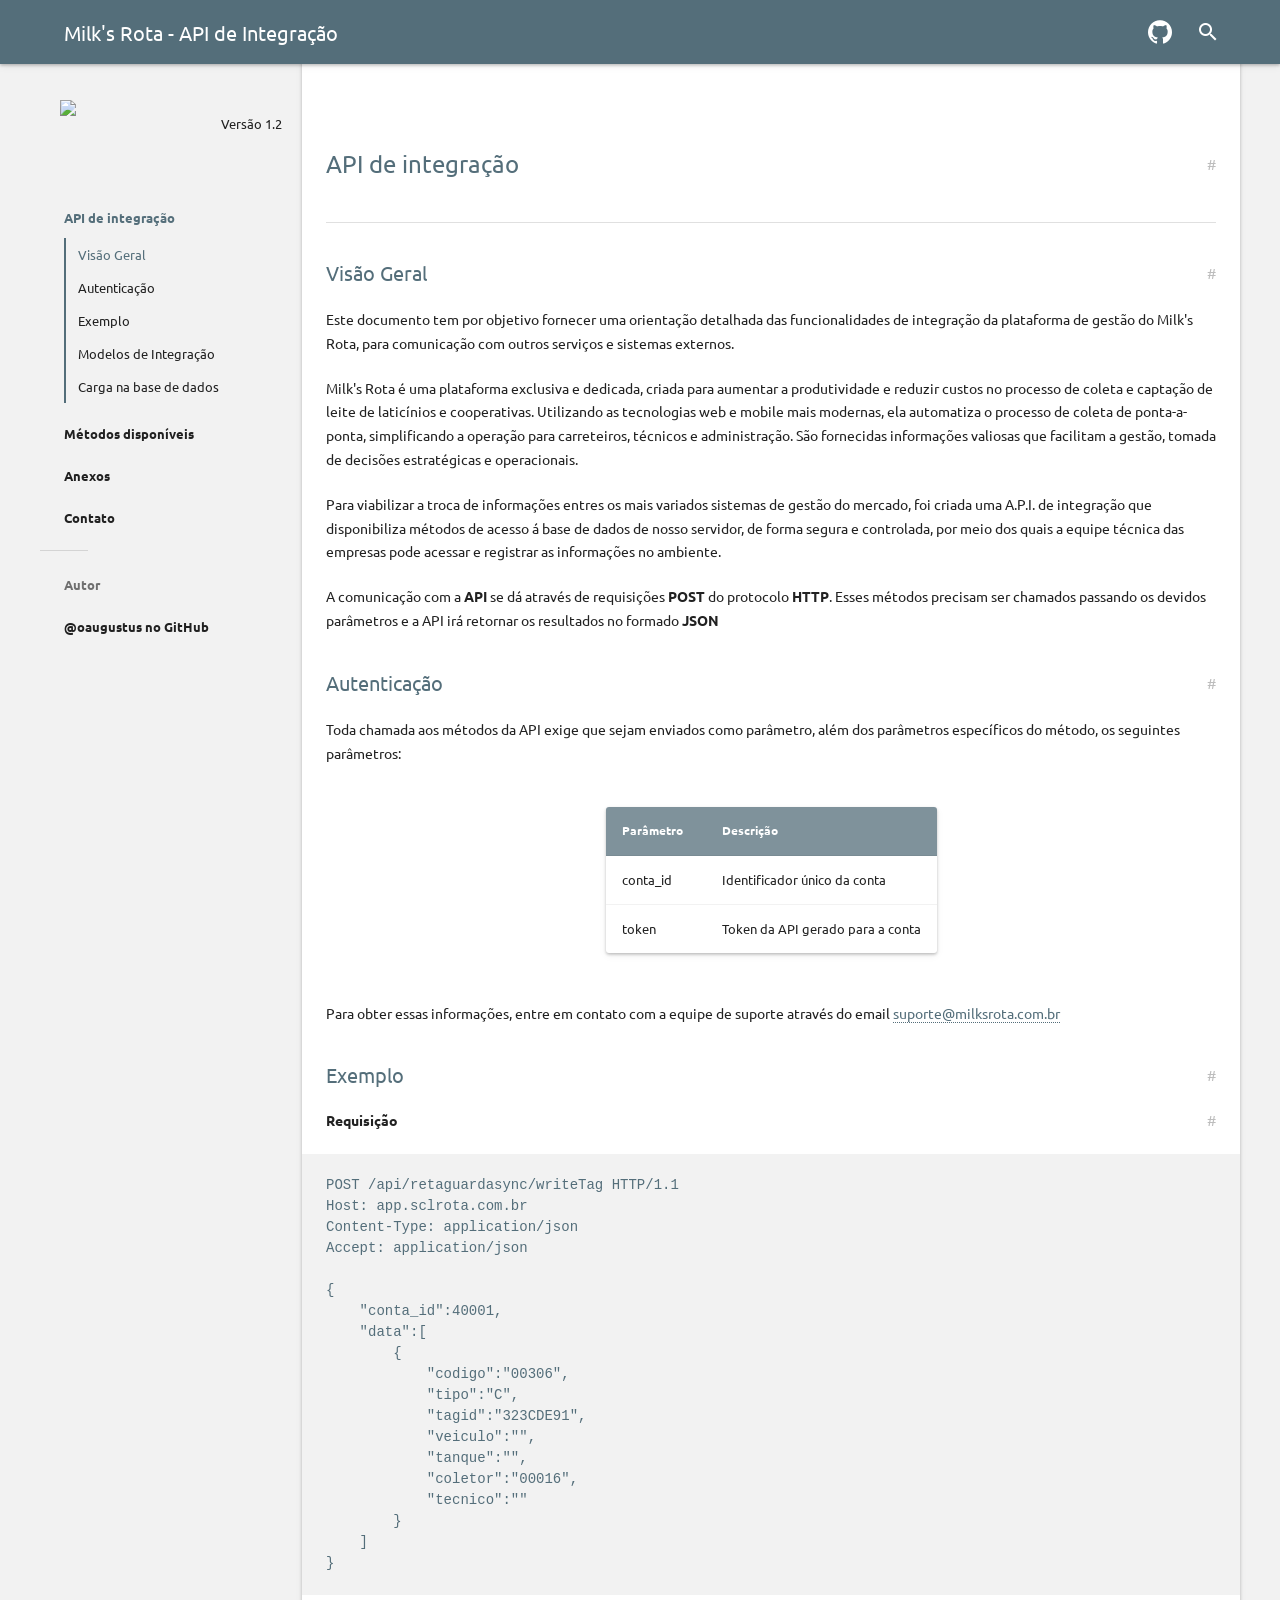
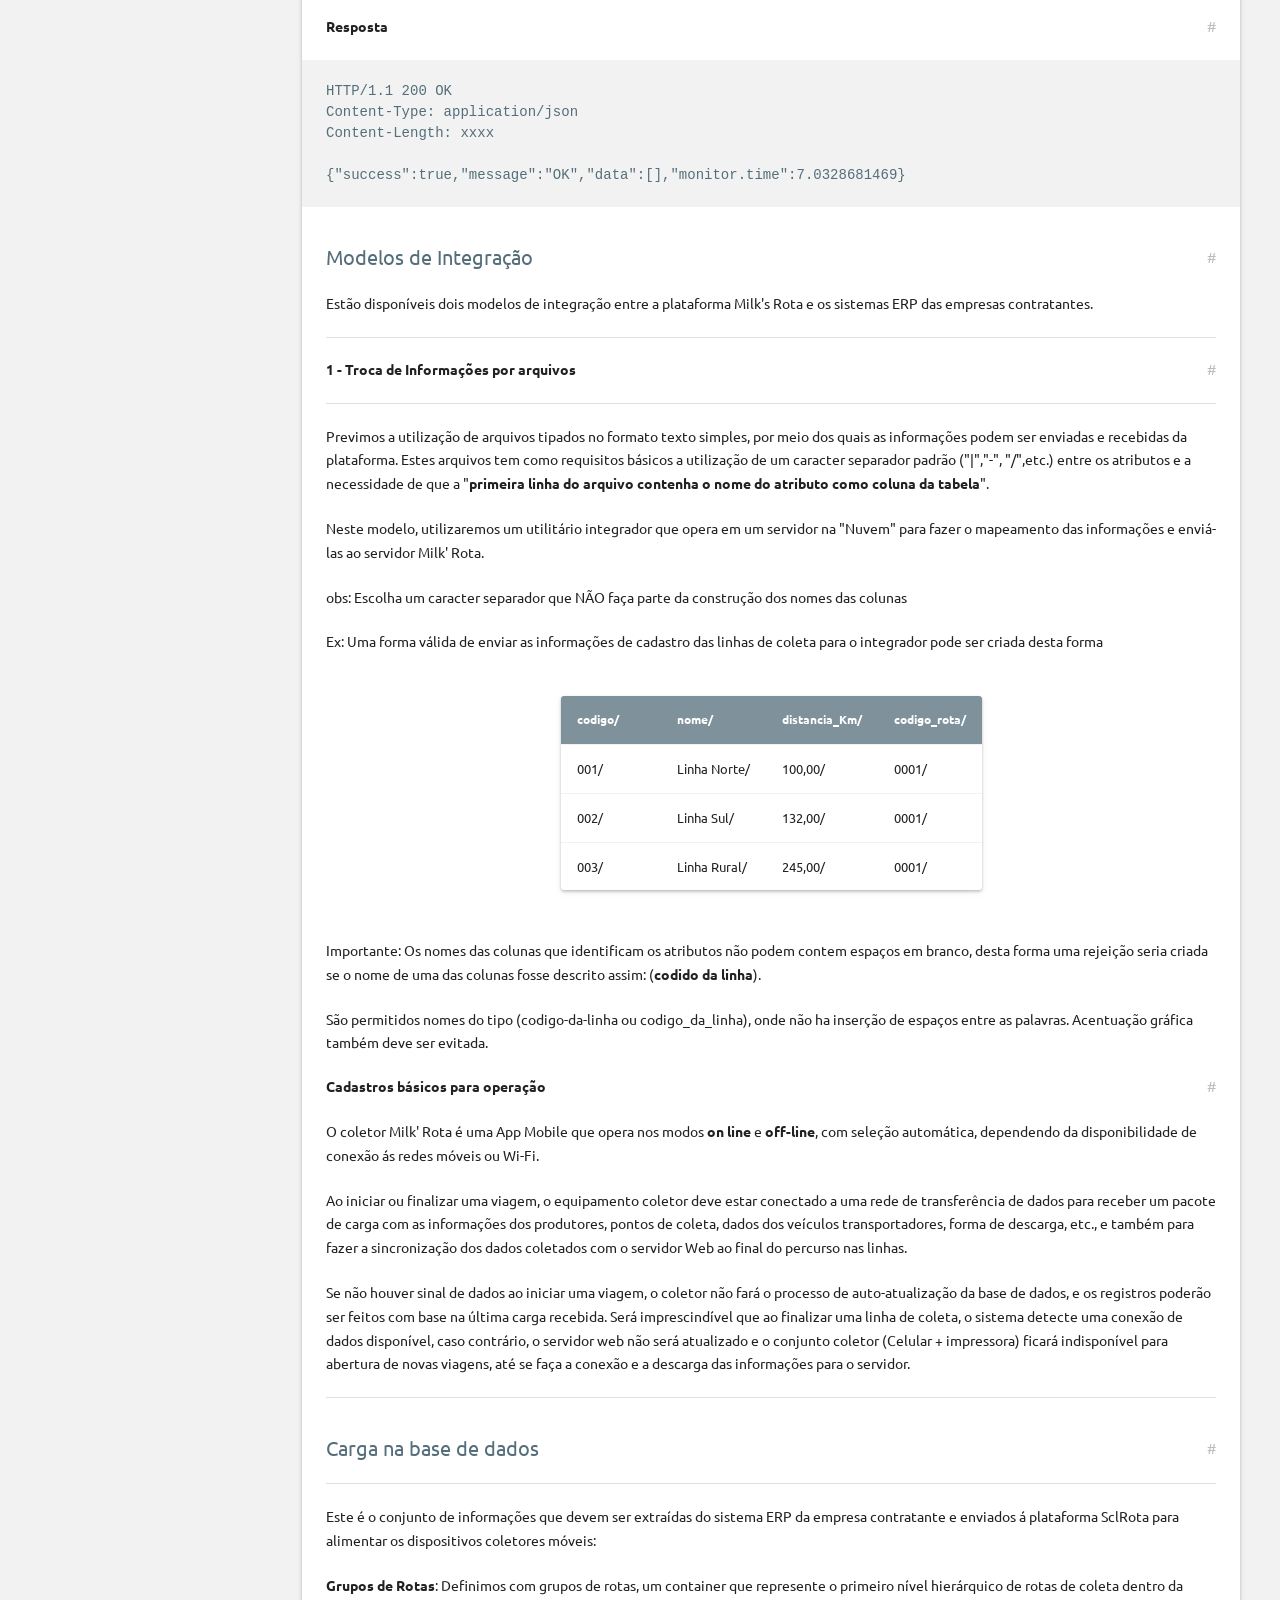
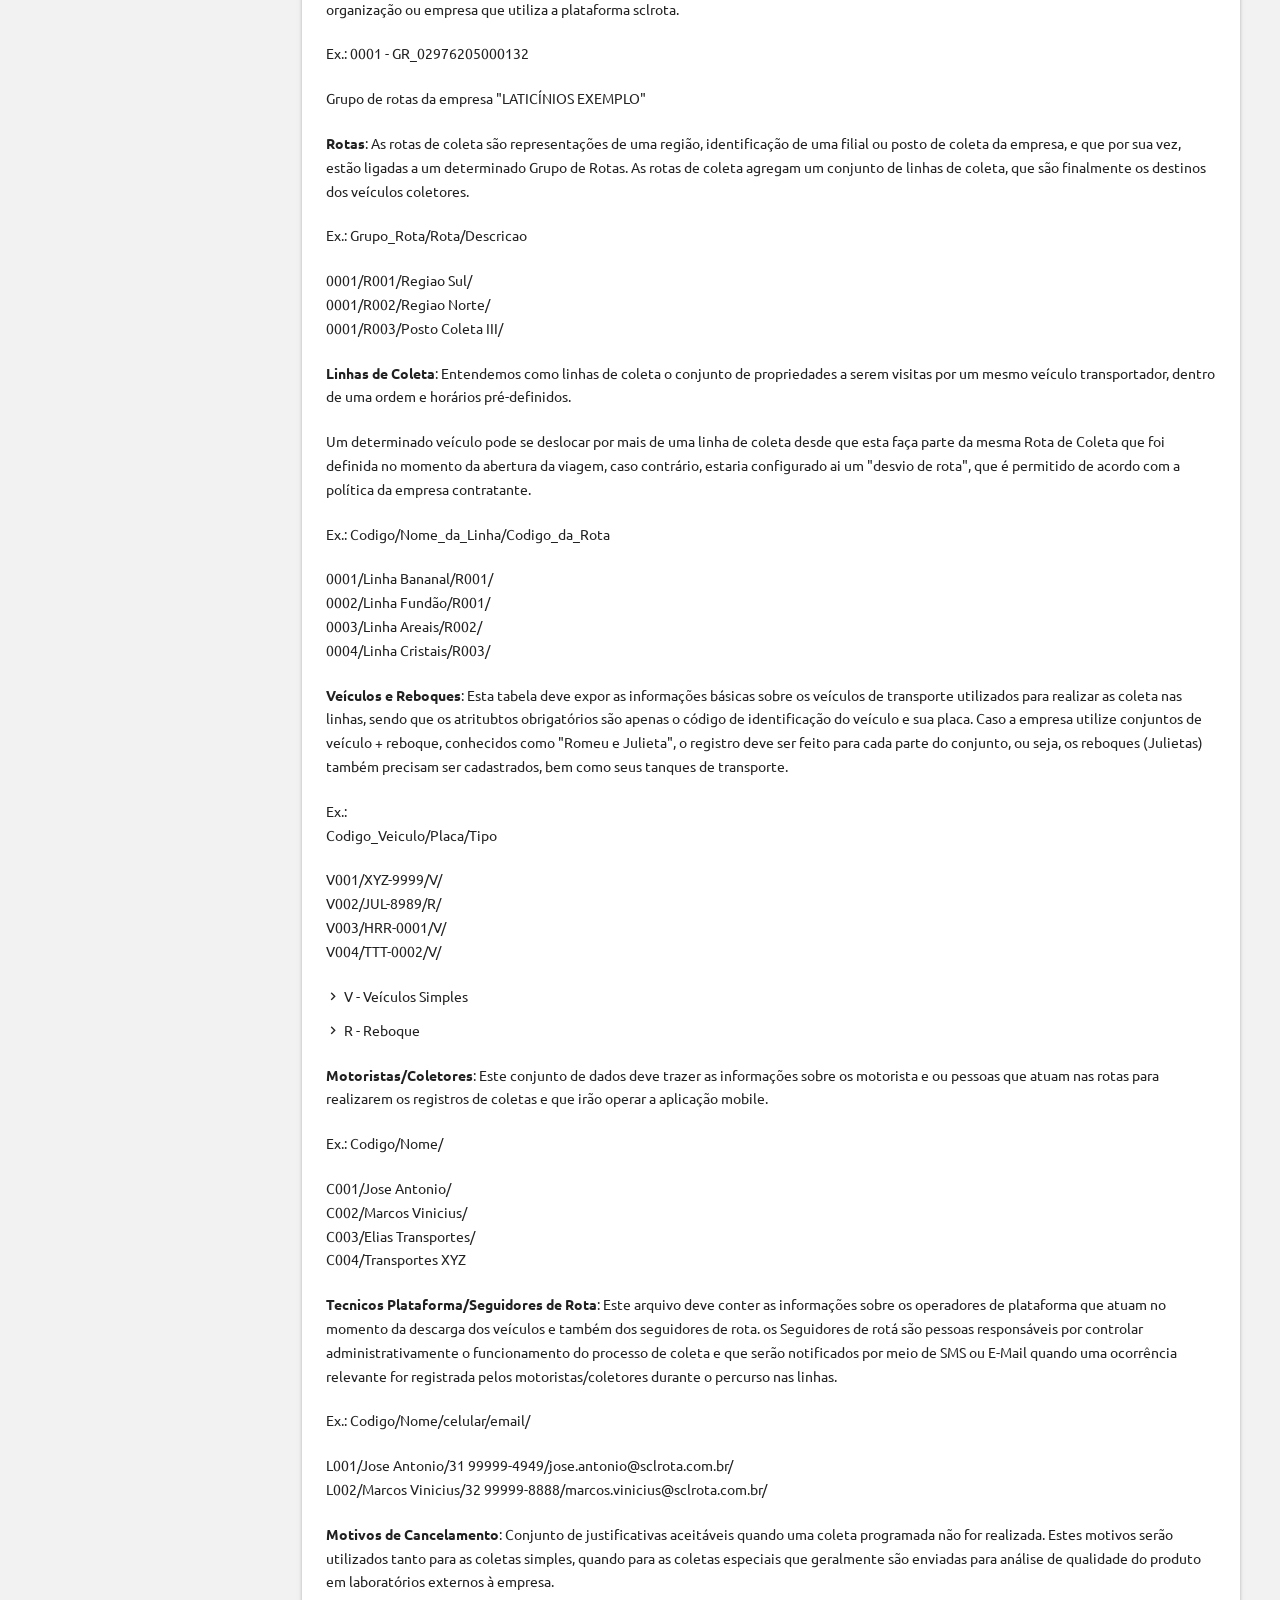
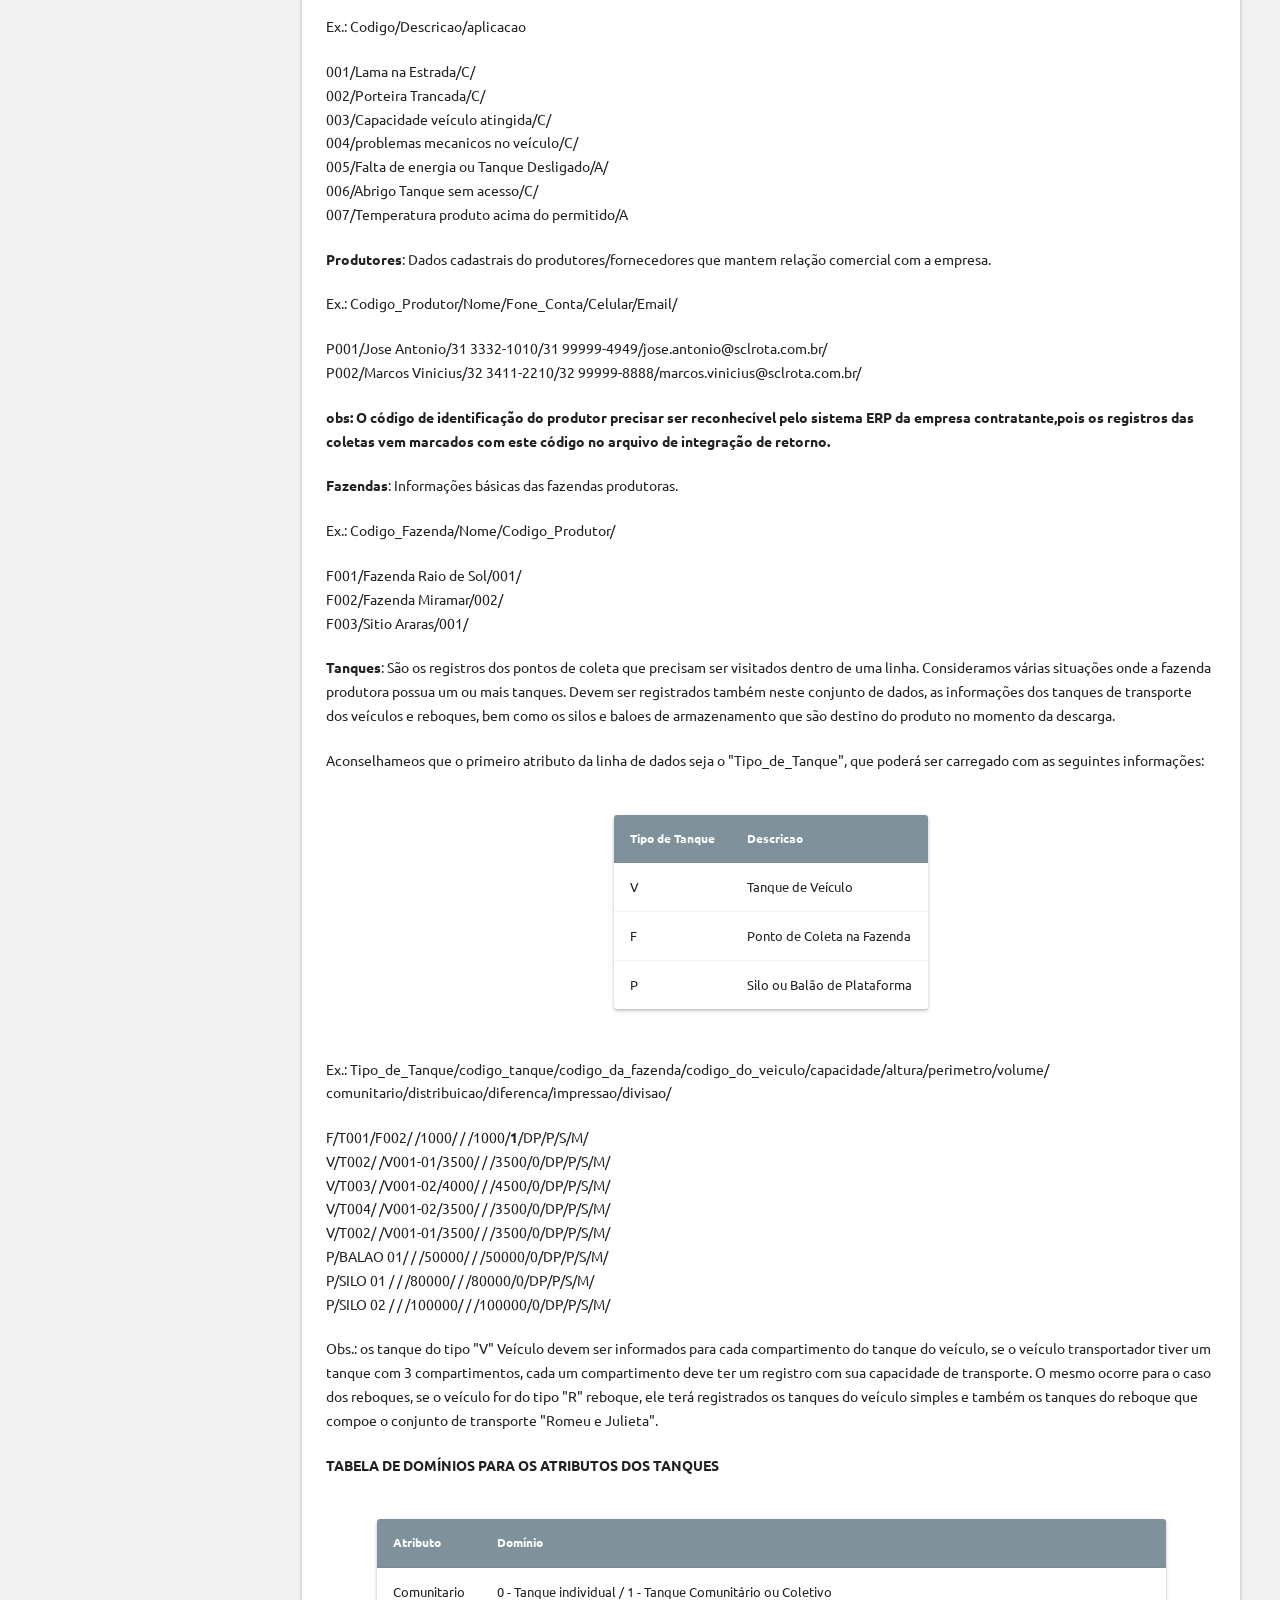
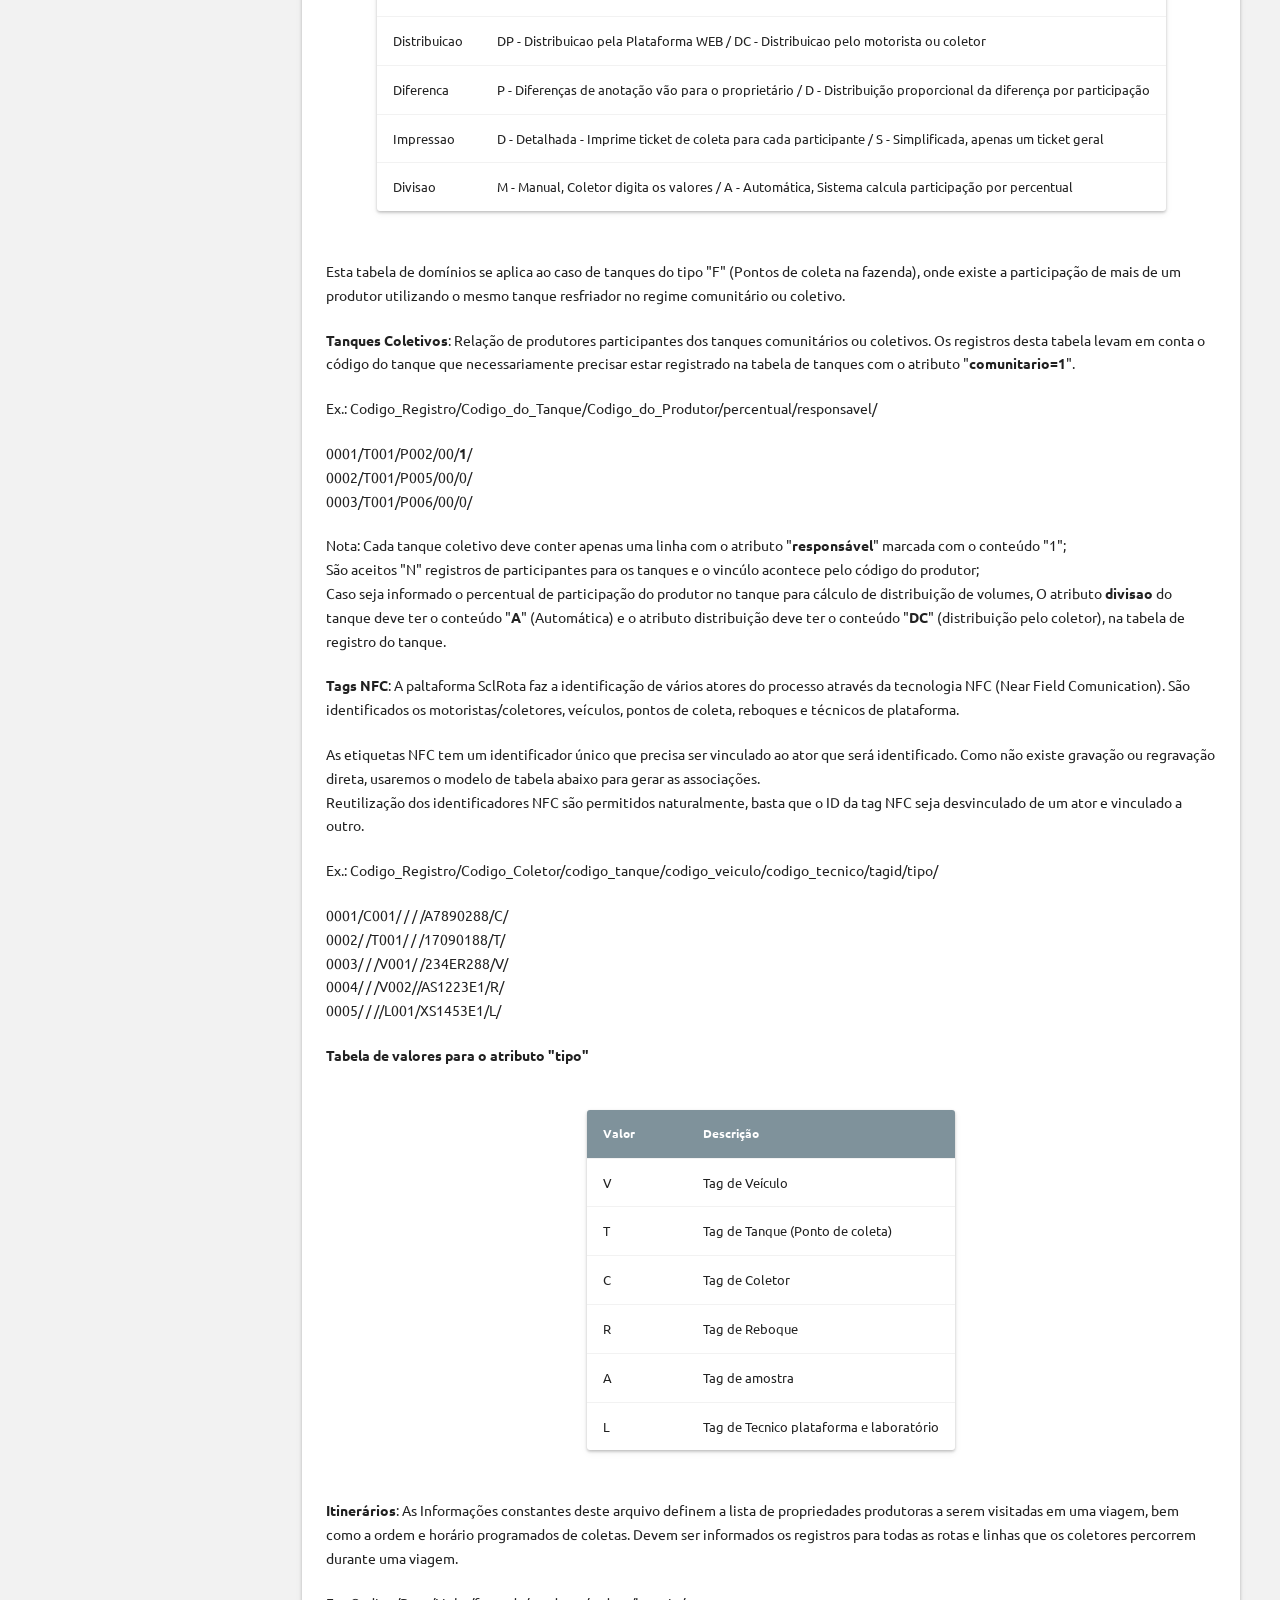
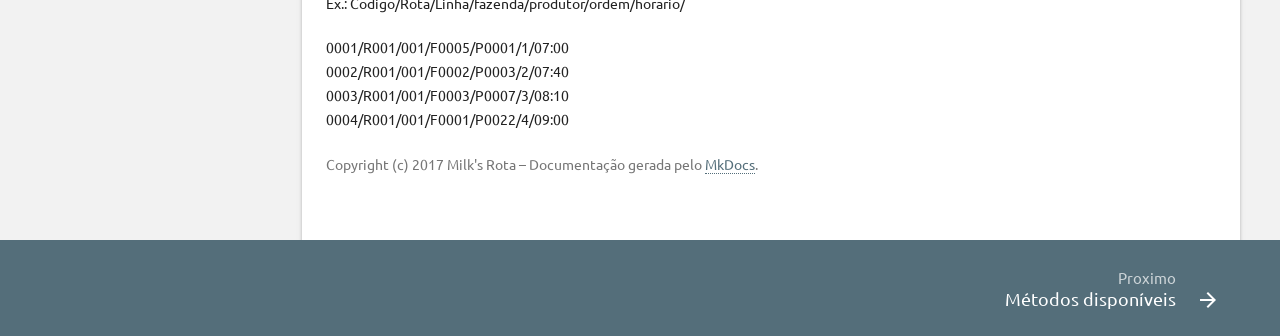
==== commit 85807db0: "Deployed 1b57421 with MkDocs version: 0.16.3" ====
--- a/index.html
+++ b/index.html
@@ -212,7 +212,7 @@
           
             
   <li>
-    <a class="" title="Anexos" href="Anexos/">
+    <a class="" title="Anexos" href="anexos/">
       Anexos
     </a>
     
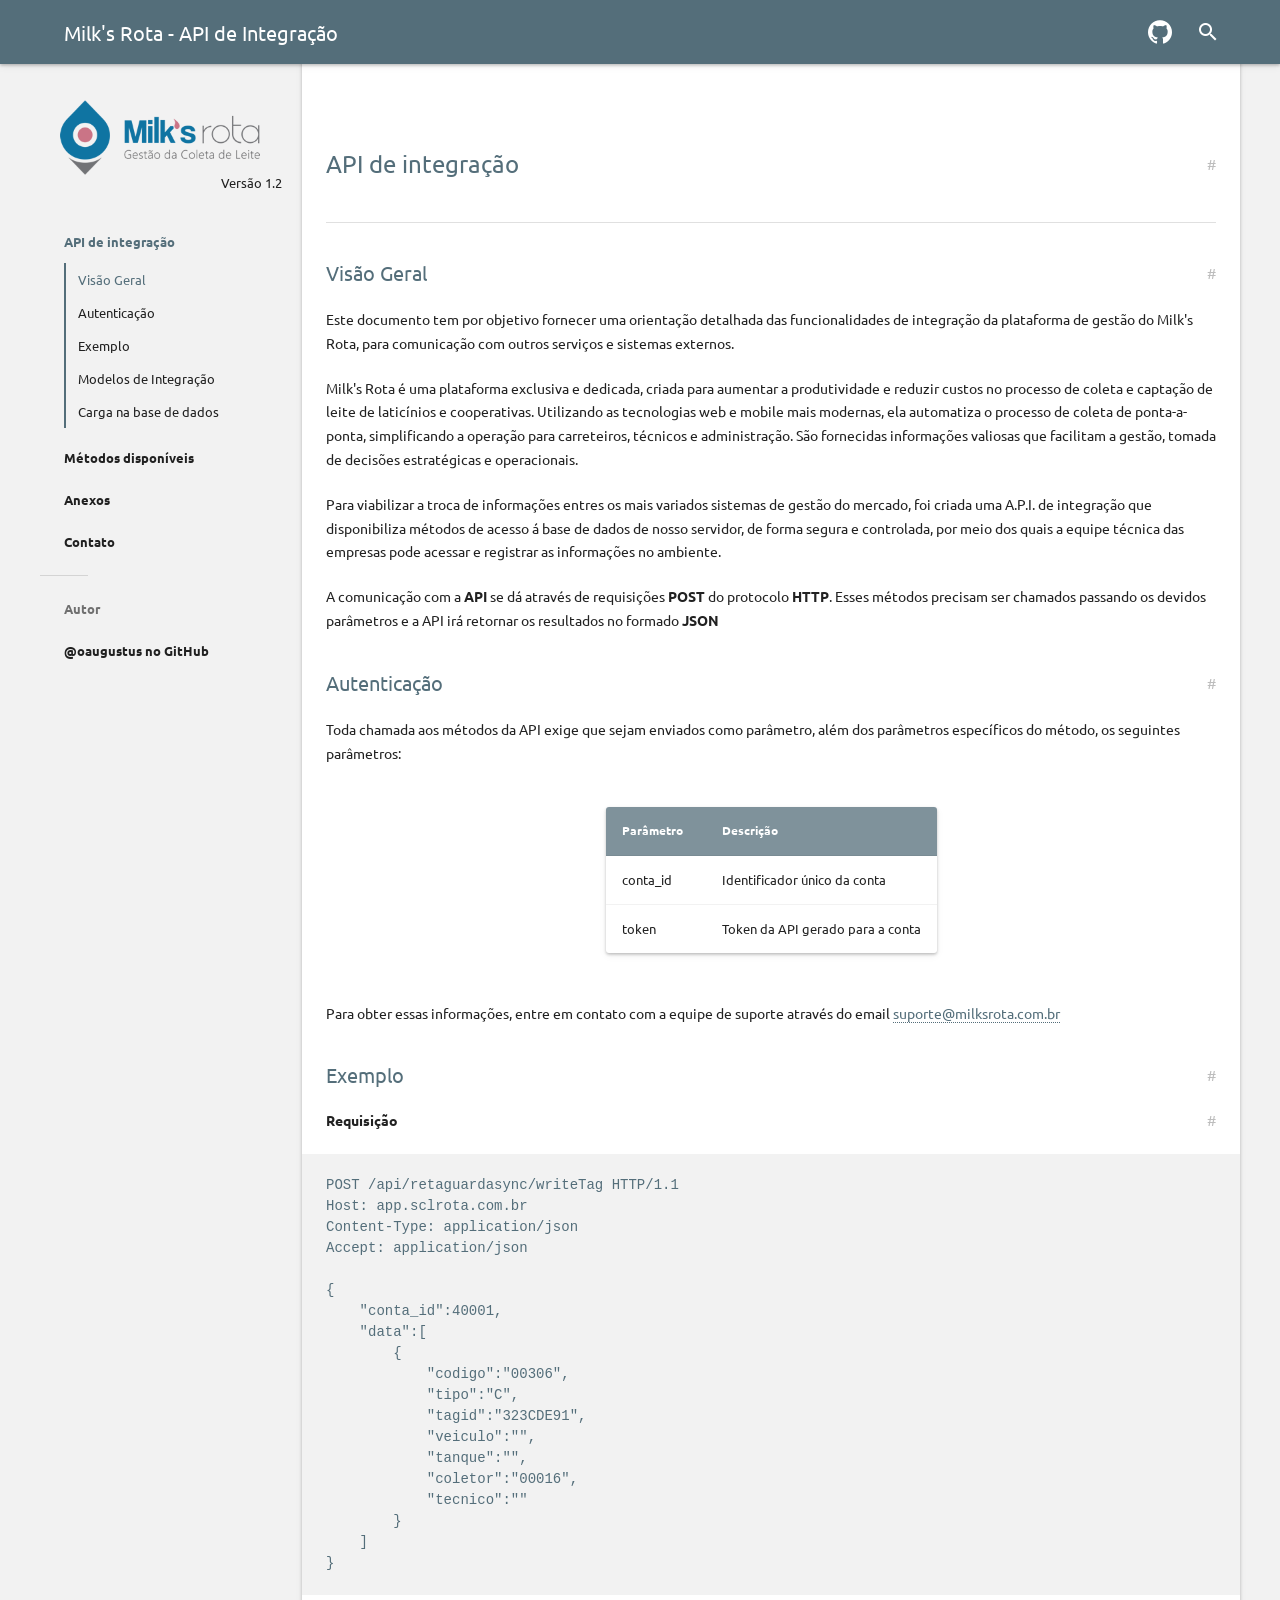
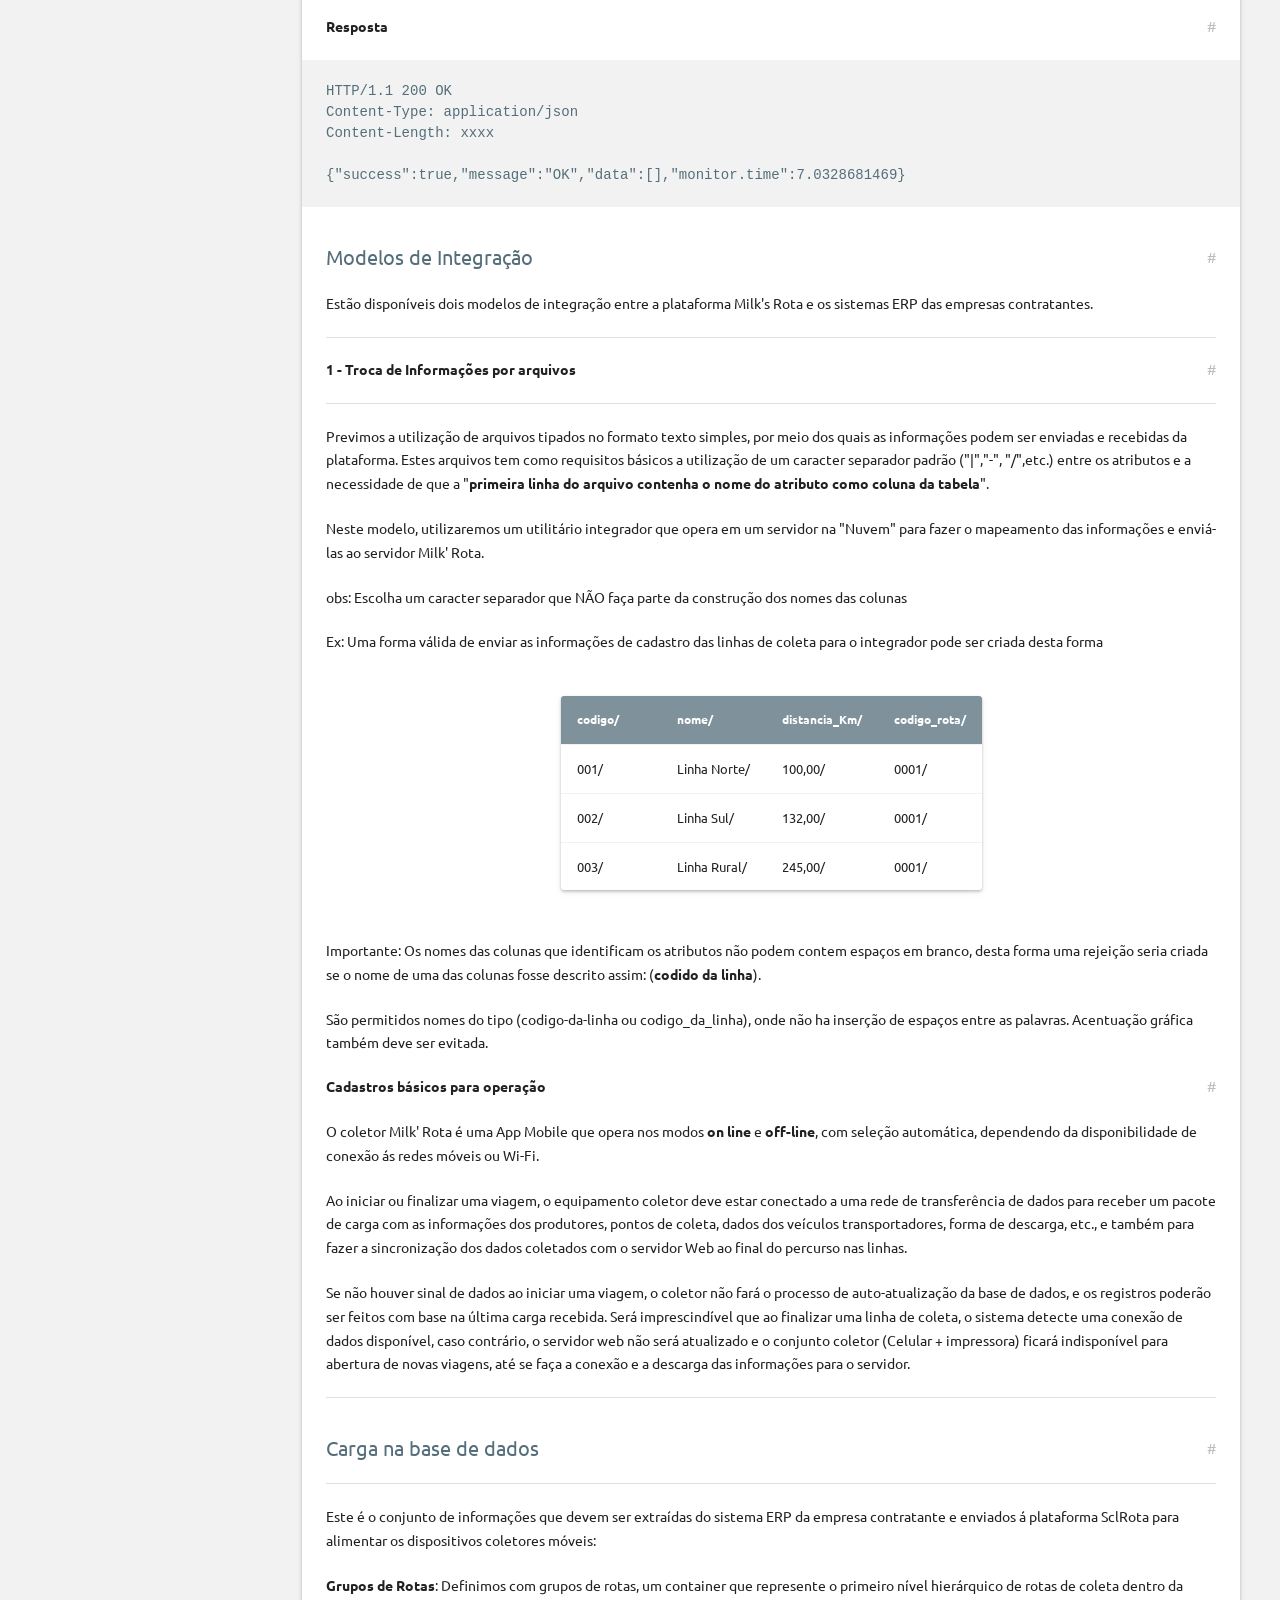
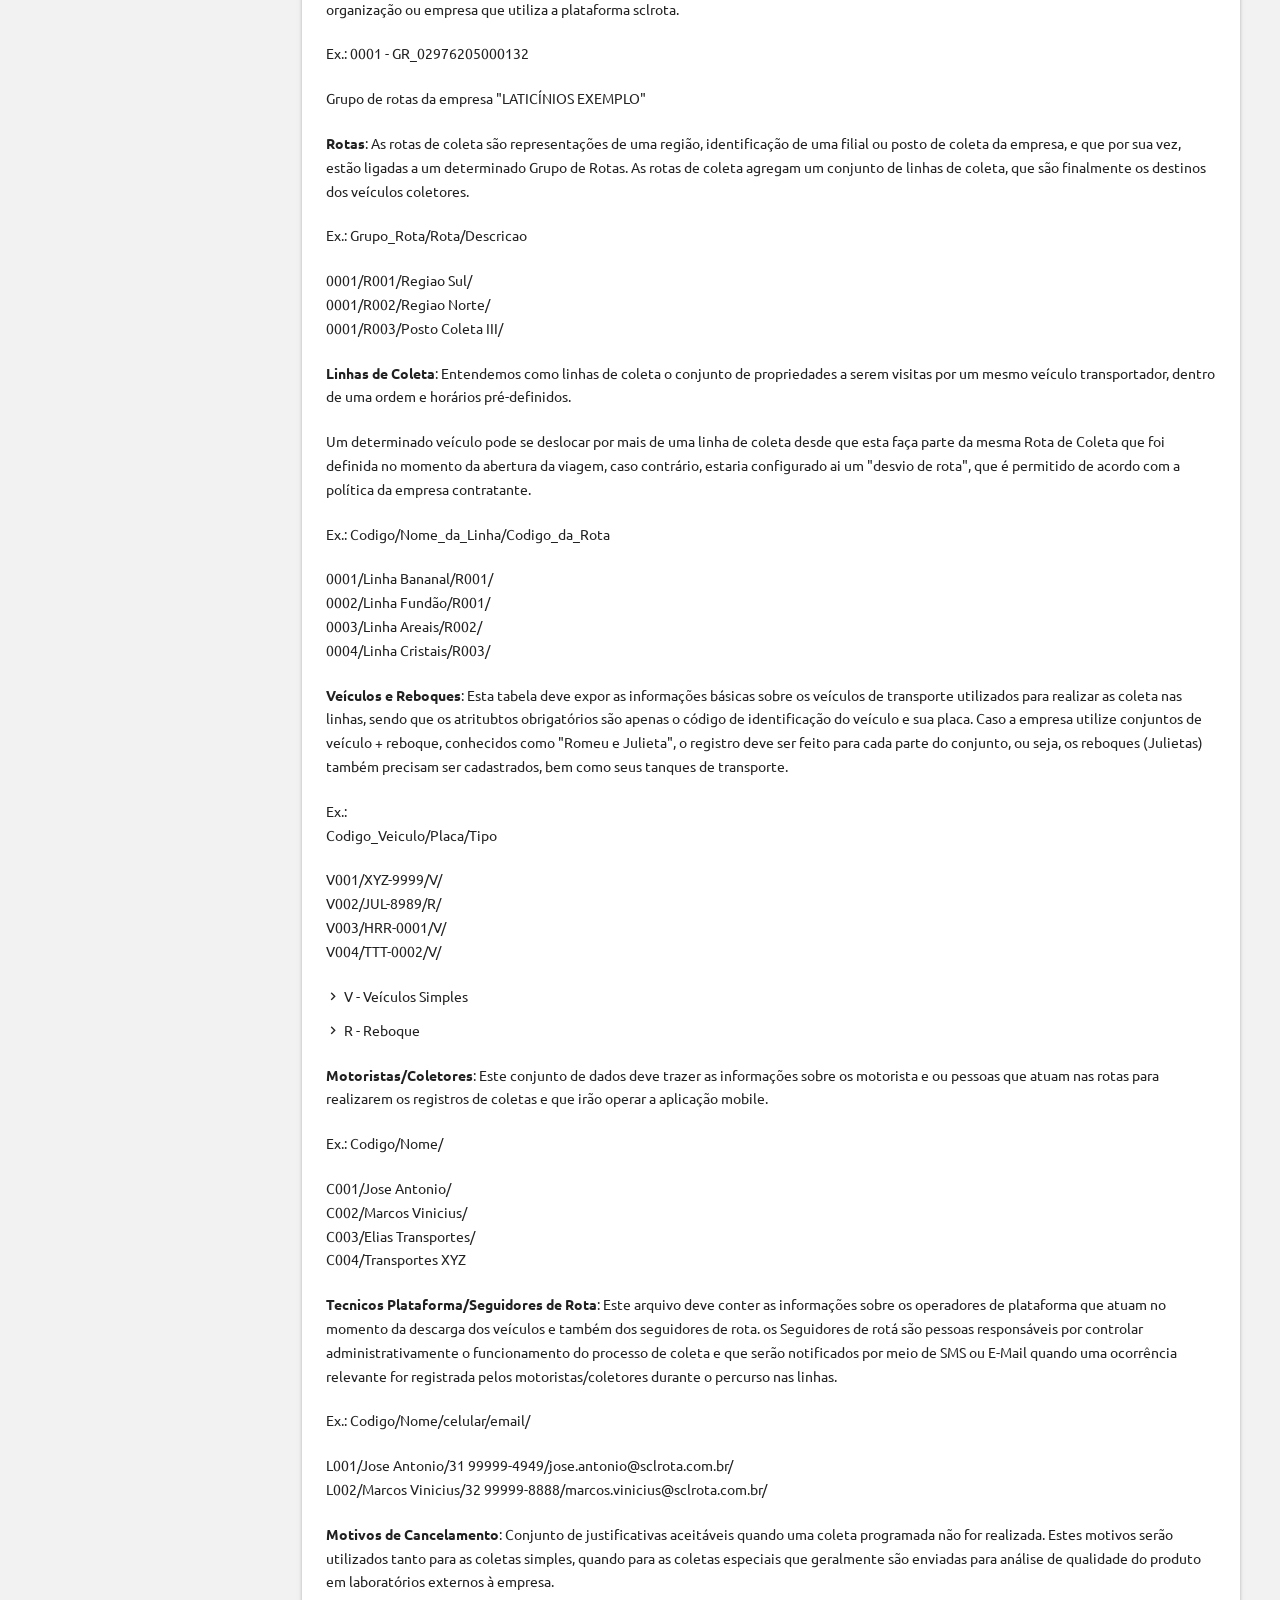
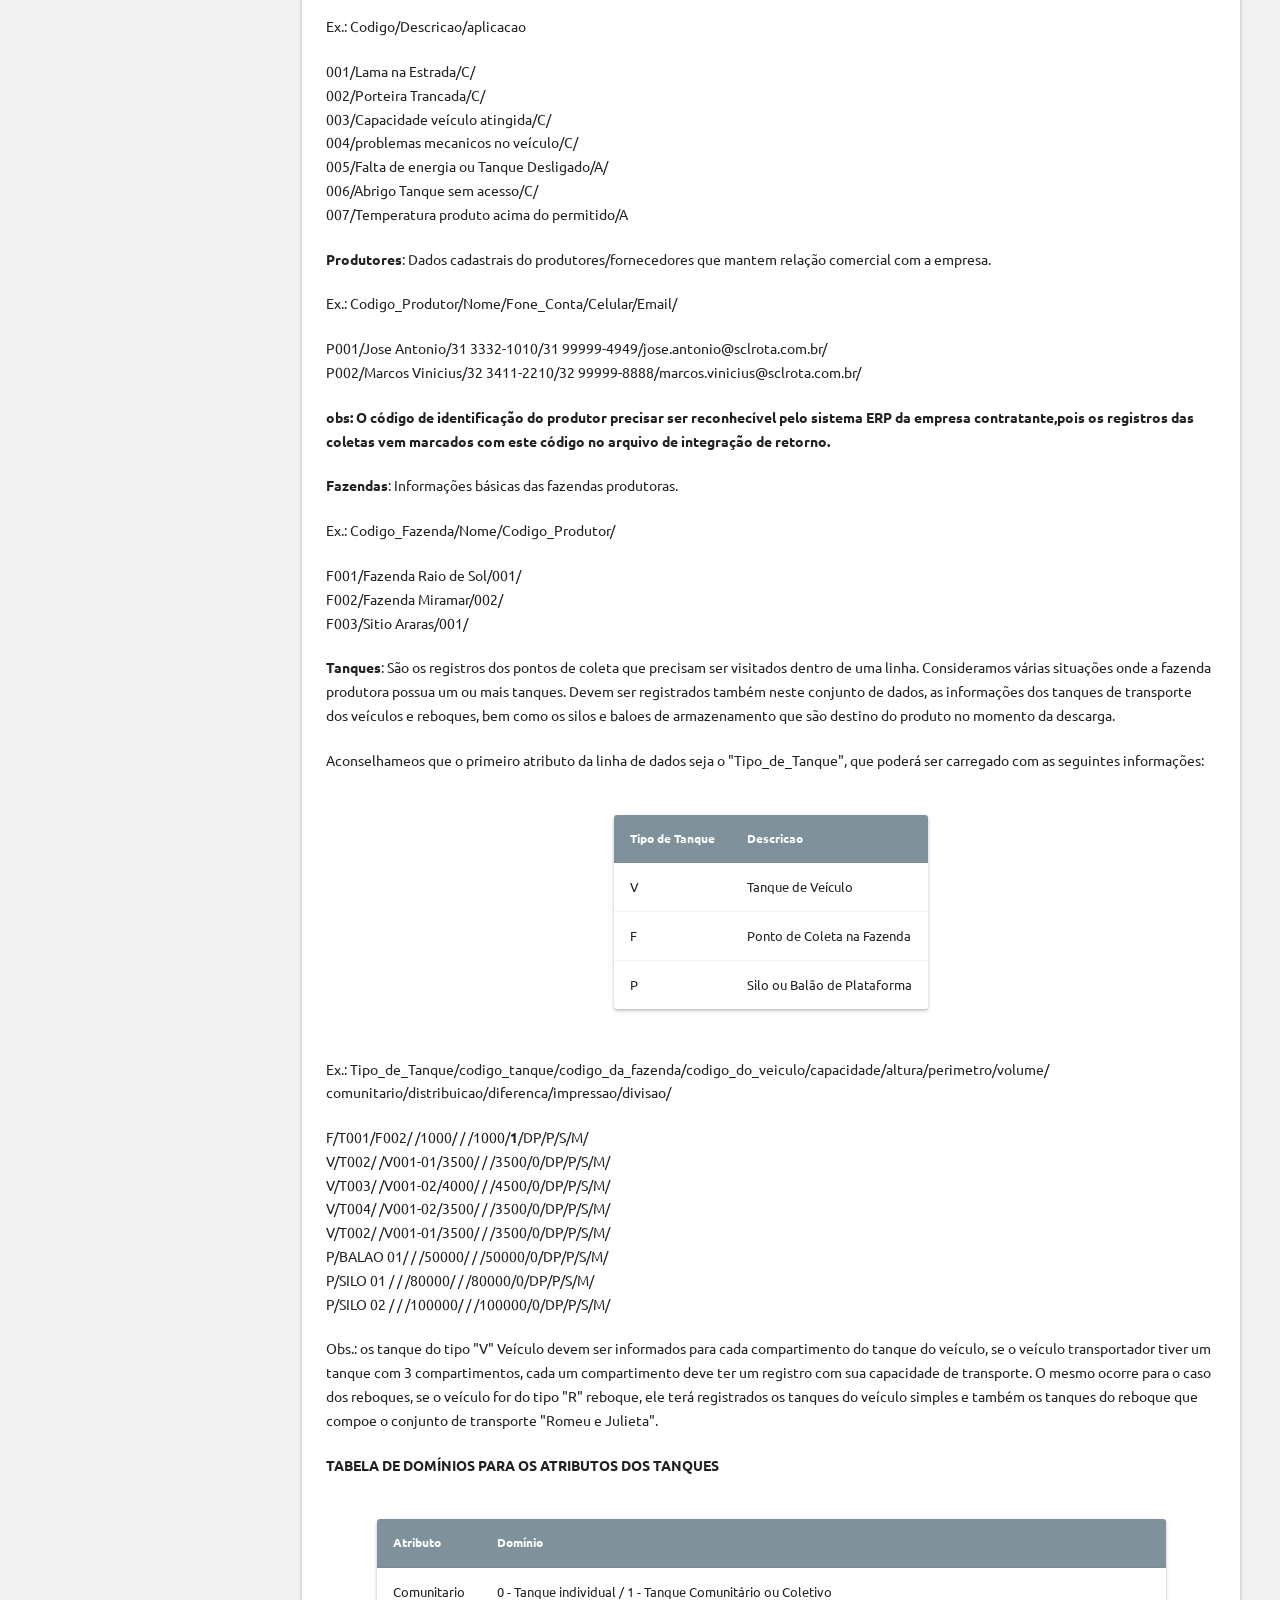
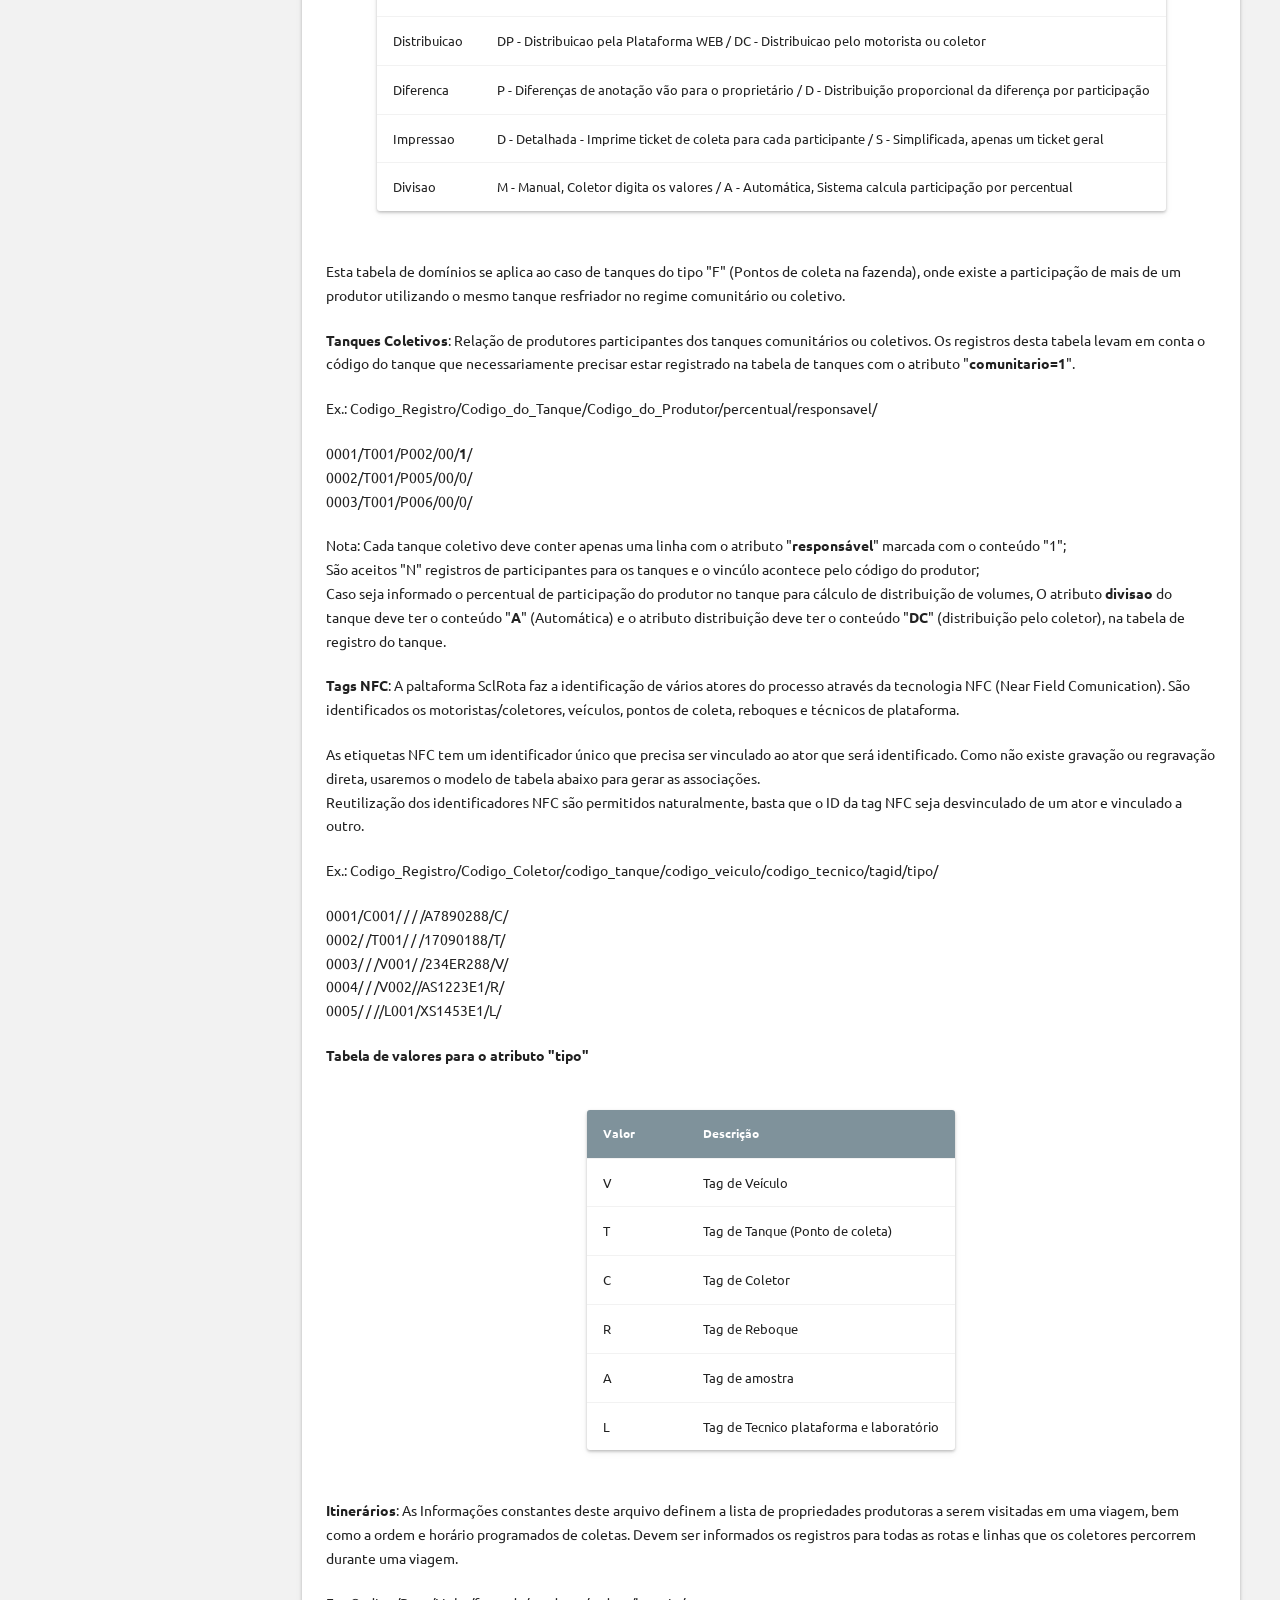
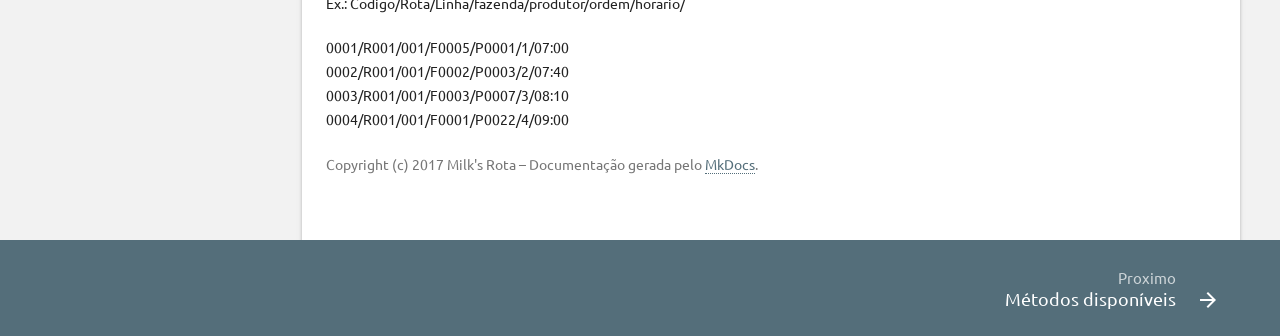
==== commit c001d9a8: "Deployed 1fe05a4 with MkDocs version: 0.16.3" ====
--- a/index.html
+++ b/index.html
@@ -23,12 +23,12 @@
     
     <meta property="og:url" content="http://www.milksrota.com.br/">
     <meta property="og:title" content="Milk's Rota - API de Integração">
-    <meta property="og:image" content="http://www.milksrota.com.br//./images/logo-300x82.png">
+    <meta property="og:image" content="http://www.milksrota.com.br//./images/logo-milks.png">
     <meta name="apple-mobile-web-app-title" content="Milk's Rota - API de Integração">
     <meta name="apple-mobile-web-app-capable" content="yes">
     <meta name="apple-mobile-web-app-status-bar-style" content="black-translucent">
     
-      <link rel="apple-touch-icon" href="./images/logo-300x82.png">
+      <link rel="apple-touch-icon" href="./images/logo-milks.png">
     
     
     <link rel="shortcut icon" type="image/x-icon" href="./assets/images/favicon-e565ddfa3b.ico">
@@ -137,7 +137,7 @@
     <div class="banner">
       
         <div class="">
-          <img src="./images/logo-300x82.png" style="width: 200px;">
+          <img src="./images/logo-milks.png" style="width: 200px;">
         </div>
         <div style="text-align: right;">Versão 1.2</div>
       
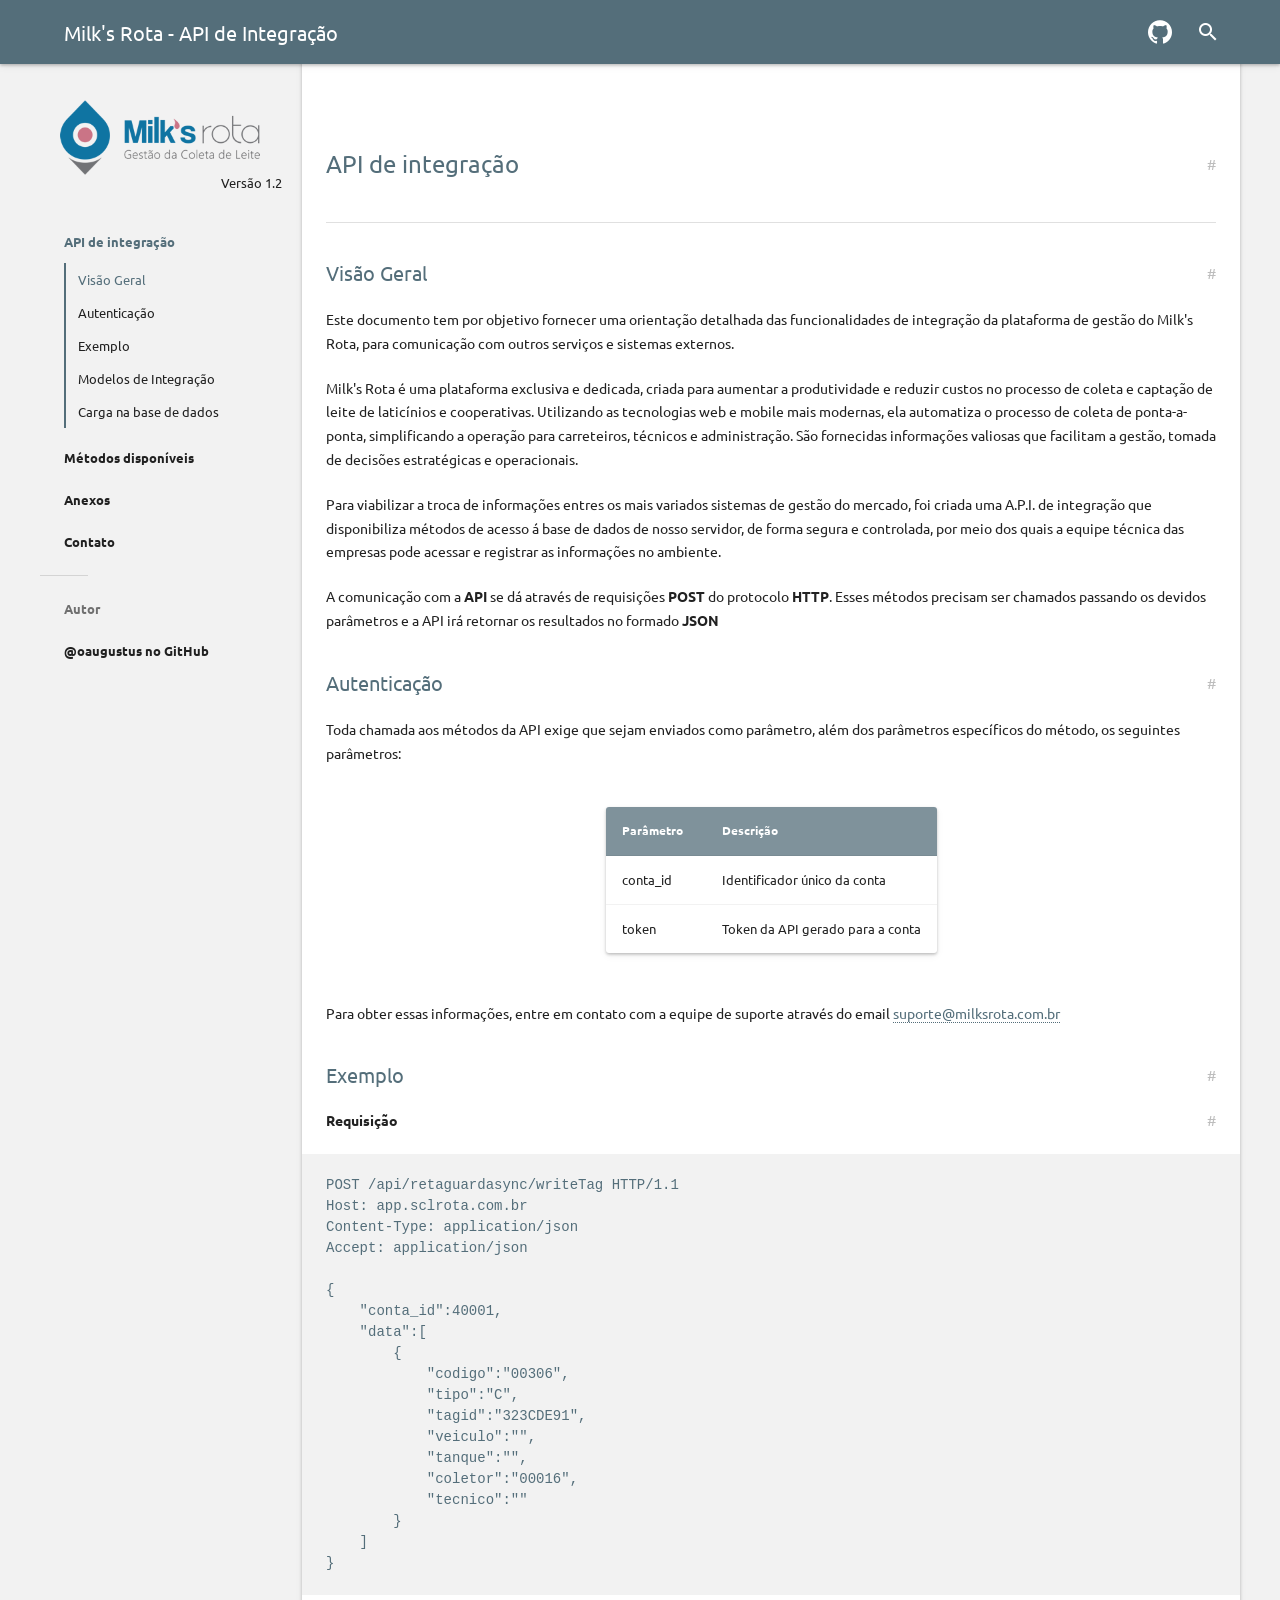
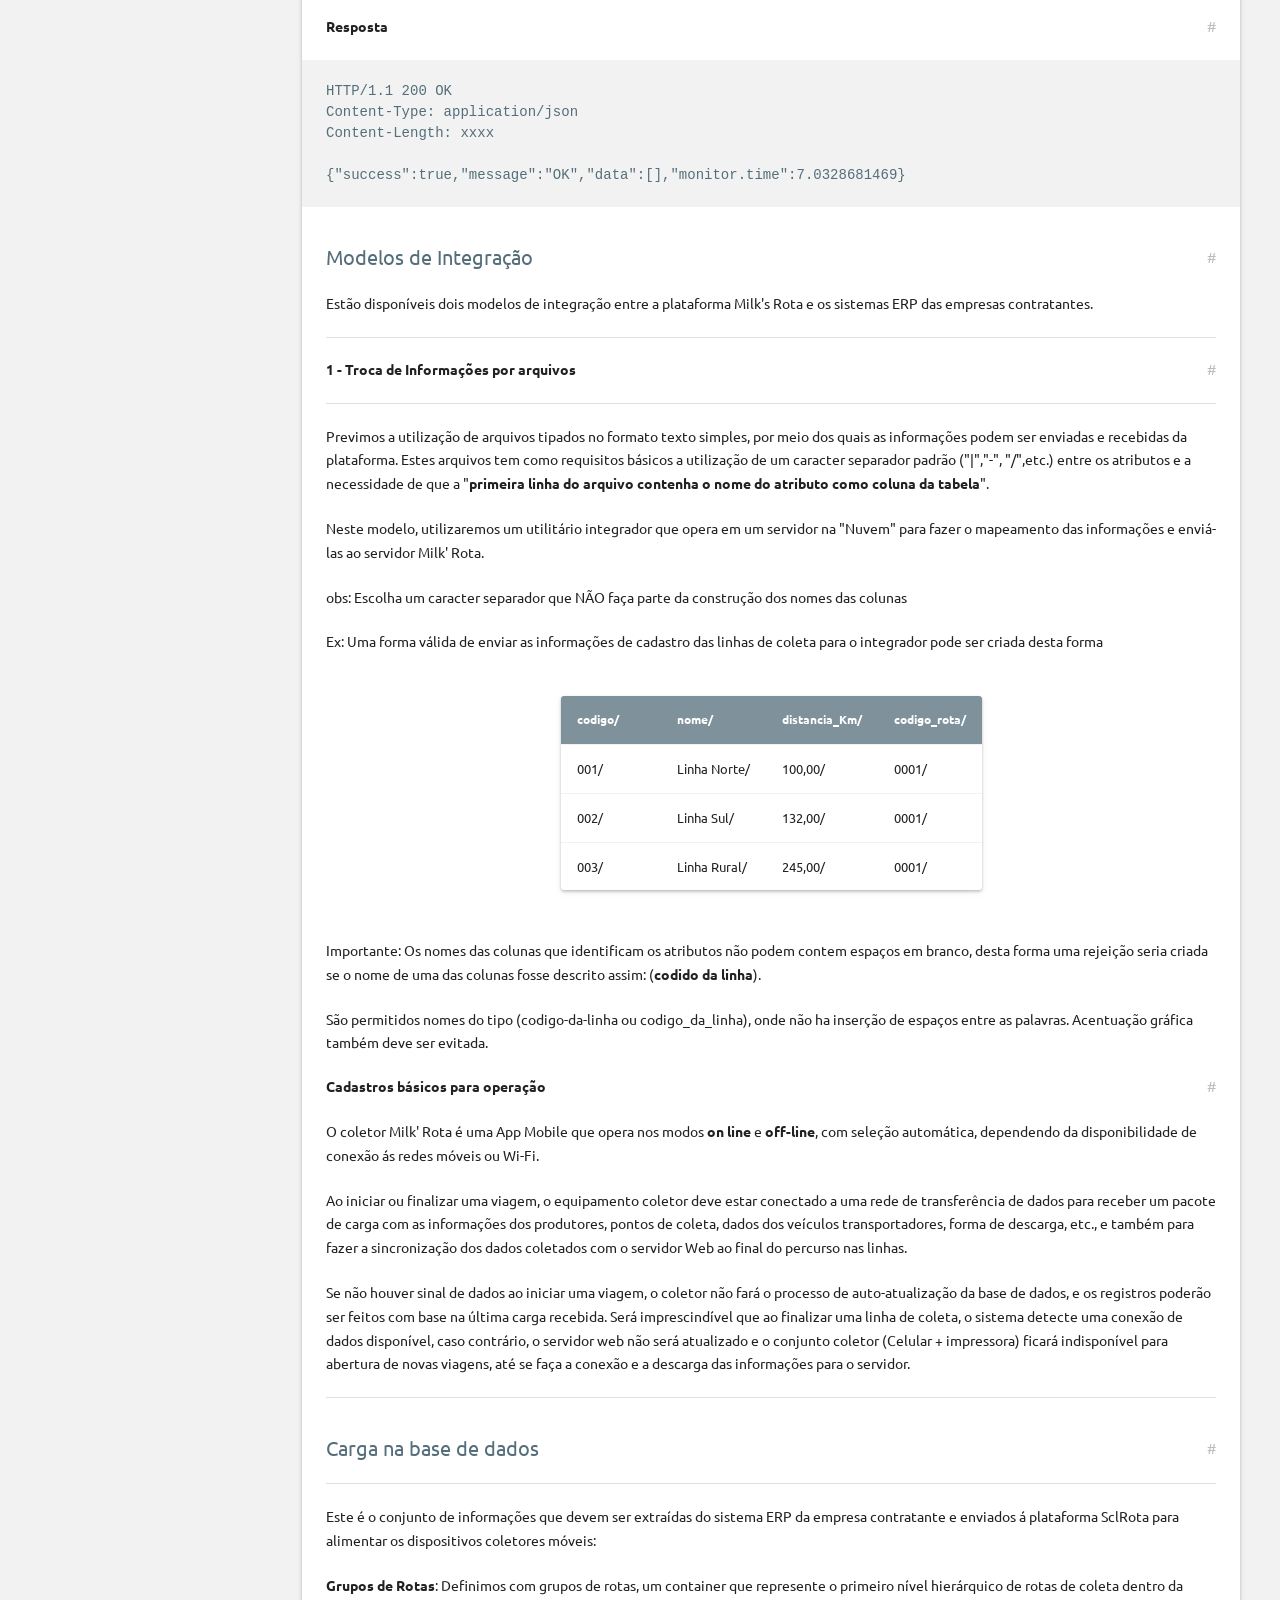
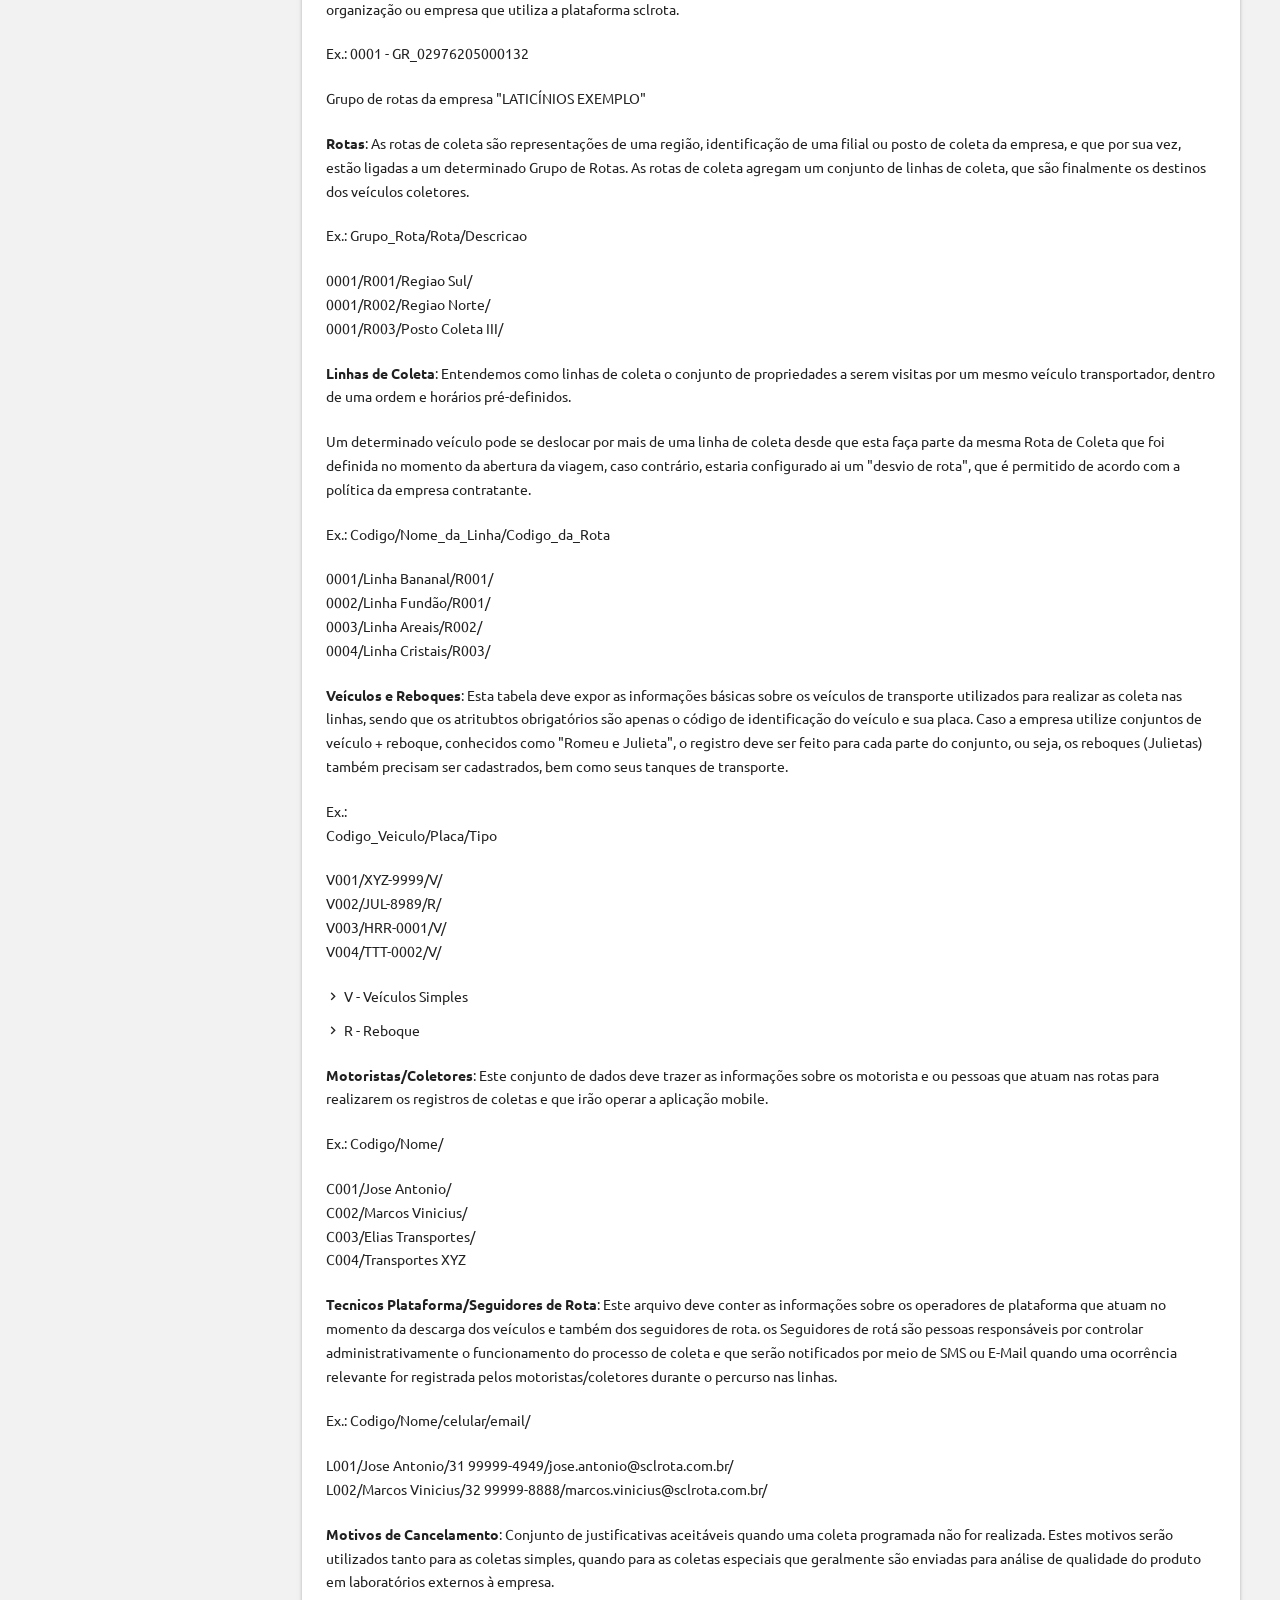
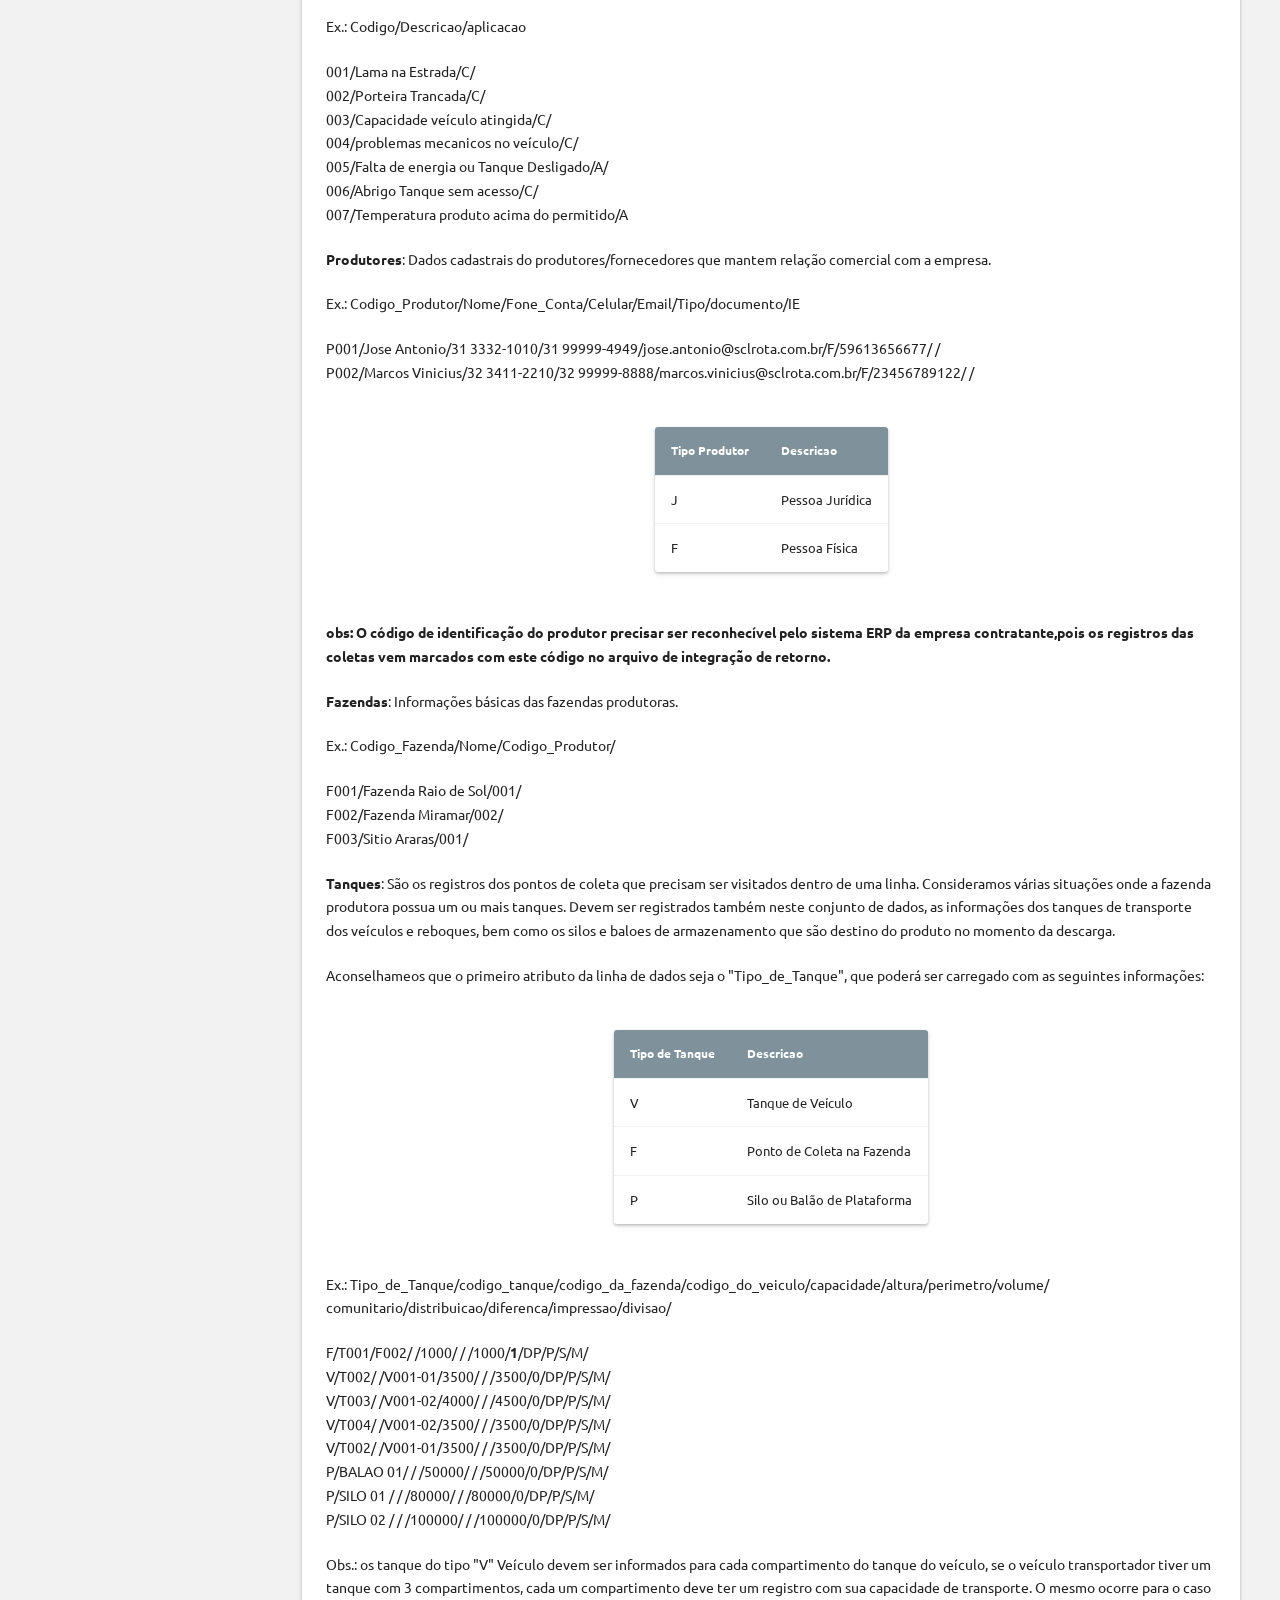
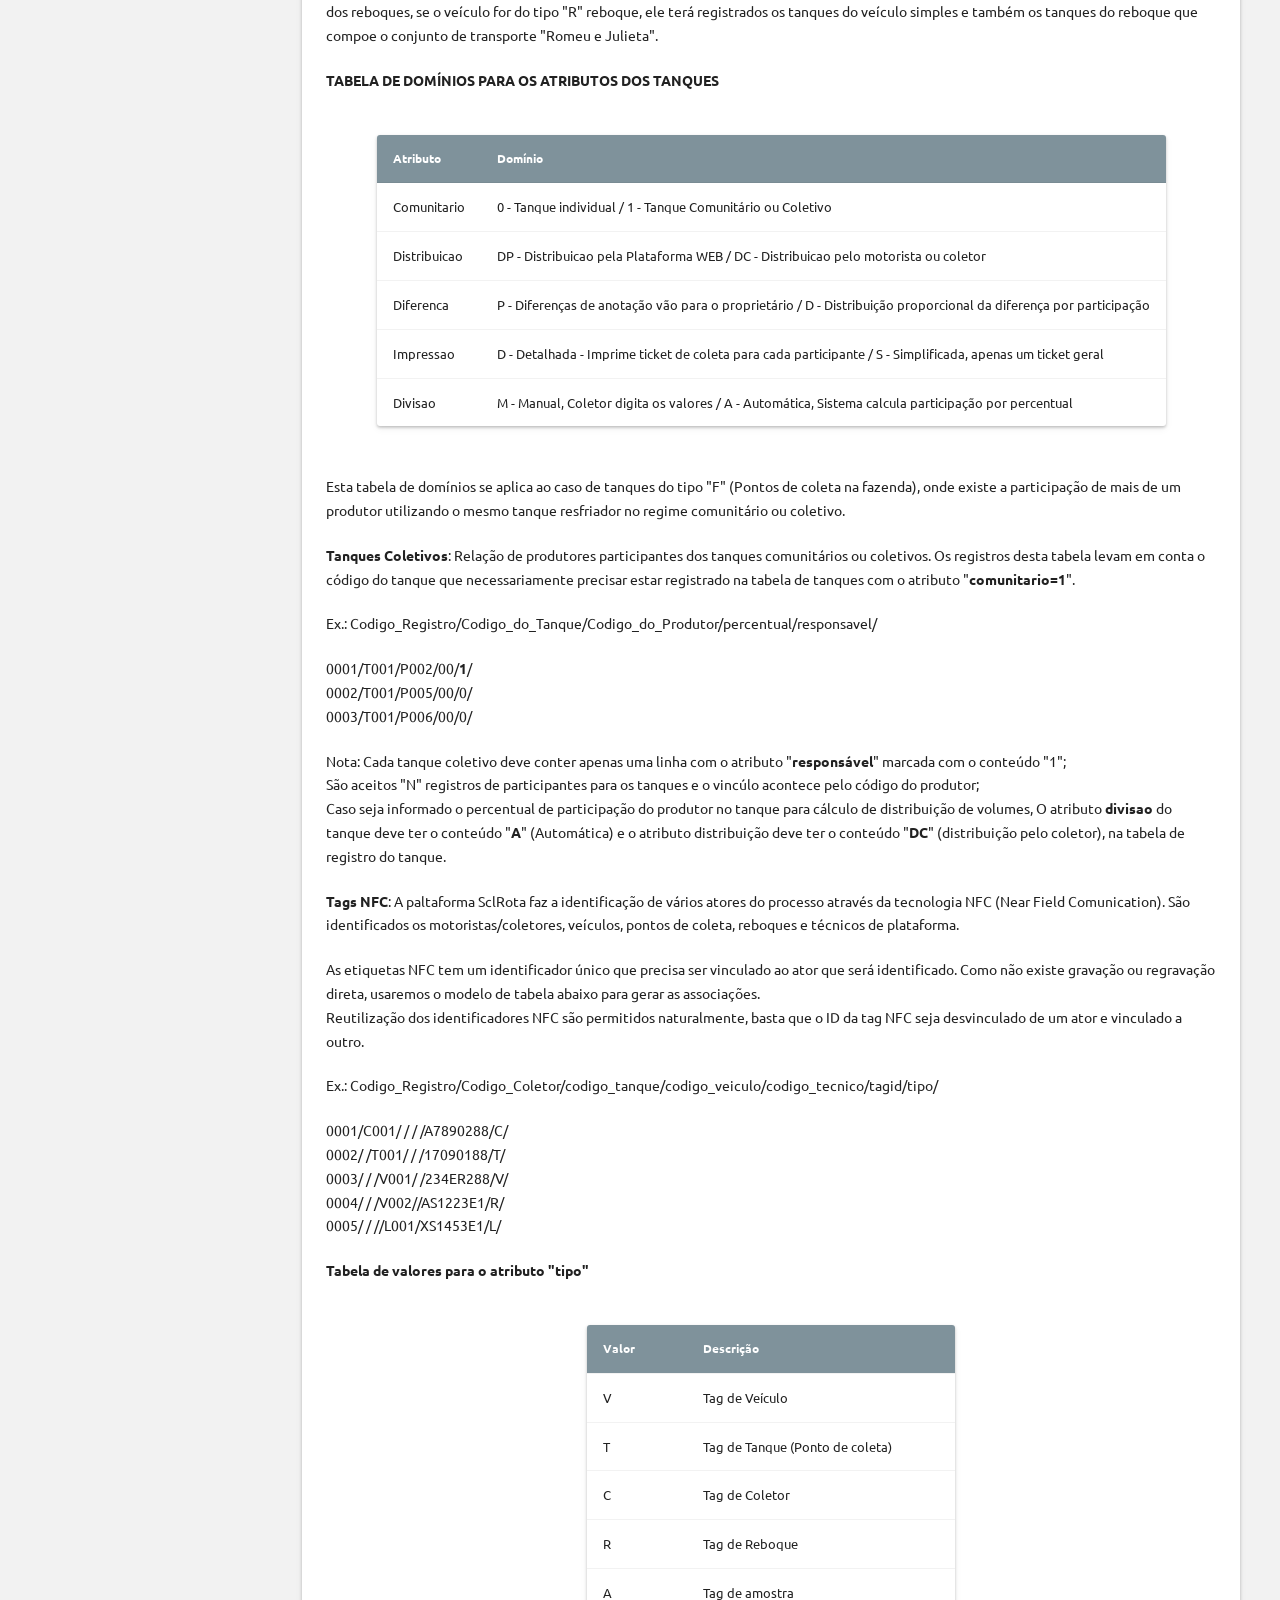
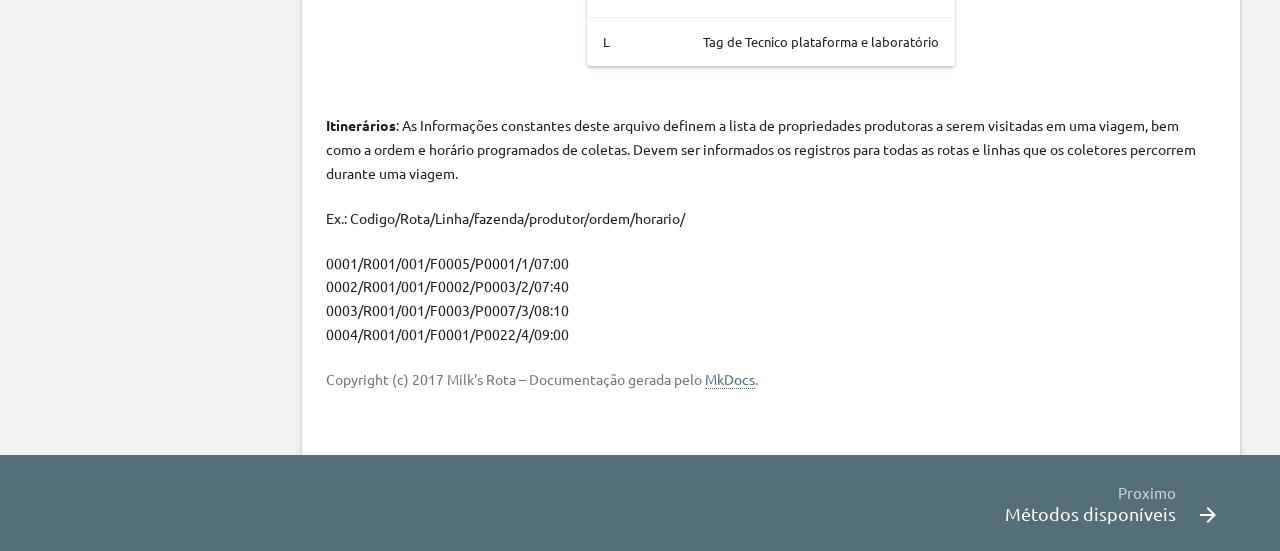
==== commit 7b25a841: "Deployed a517e2d with MkDocs version: 0.16.3" ====
--- a/index.html
+++ b/index.html
@@ -23,12 +23,12 @@
     
     <meta property="og:url" content="http://www.milksrota.com.br/">
     <meta property="og:title" content="Milk's Rota - API de Integração">
-    <meta property="og:image" content="http://www.milksrota.com.br//./images/logo-milks.png">
+    <meta property="og:image" content="http://www.milksrota.com.br//./images/logo-300x82.png">
     <meta name="apple-mobile-web-app-title" content="Milk's Rota - API de Integração">
     <meta name="apple-mobile-web-app-capable" content="yes">
     <meta name="apple-mobile-web-app-status-bar-style" content="black-translucent">
     
-      <link rel="apple-touch-icon" href="./images/logo-milks.png">
+      <link rel="apple-touch-icon" href="./images/logo-300x82.png">
     
     
     <link rel="shortcut icon" type="image/x-icon" href="./assets/images/favicon-e565ddfa3b.ico">
@@ -137,7 +137,7 @@
     <div class="banner">
       
         <div class="">
-          <img src="./images/logo-milks.png" style="width: 200px;">
+          <img src="./images/logo-300x82.png" style="width: 200px;">
         </div>
         <div style="text-align: right;">Versão 1.2</div>
       
@@ -212,7 +212,7 @@
           
             
   <li>
-    <a class="" title="Anexos" href="anexos/">
+    <a class="" title="Anexos" href="Anexos/">
       Anexos
     </a>
     
@@ -438,10 +438,28 @@
 <p><strong>Produtores</strong>: Dados cadastrais do produtores/fornecedores que mantem relação comercial com a empresa.</p>
 <blockquote>
 <p>Ex.: 
-Codigo_Produtor/Nome/Fone_Conta/Celular/Email/  </p>
-<p>P001/Jose Antonio/31 3332-1010/31 99999-4949/jose.antonio@sclrota.com.br/     <br />
-P002/Marcos Vinicius/32 3411-2210/32 99999-8888/marcos.vinicius@sclrota.com.br/      </p>
-</blockquote>
+Codigo_Produtor/Nome/Fone_Conta/Celular/Email/Tipo/documento/IE  </p>
+<p>P001/Jose Antonio/31 3332-1010/31 99999-4949/jose.antonio@sclrota.com.br/F/59613656677/ /     <br />
+P002/Marcos Vinicius/32 3411-2210/32 99999-8888/marcos.vinicius@sclrota.com.br/F/23456789122/ /</p>
+</blockquote>
+<table>
+<thead>
+<tr>
+<th align="center">Tipo Produtor</th>
+<th>Descricao</th>
+</tr>
+</thead>
+<tbody>
+<tr>
+<td align="center">J</td>
+<td>Pessoa Jurídica</td>
+</tr>
+<tr>
+<td align="center">F</td>
+<td>Pessoa Física</td>
+</tr>
+</tbody>
+</table>
 <p><strong>obs: O código de identificação do produtor precisar ser reconhecível pelo sistema ERP da empresa contratante,pois os registros das coletas vem marcados com este código no arquivo de integração de retorno.</strong>  </p>
 <p><strong>Fazendas</strong>: Informações básicas das fazendas produtoras.</p>
 <blockquote>
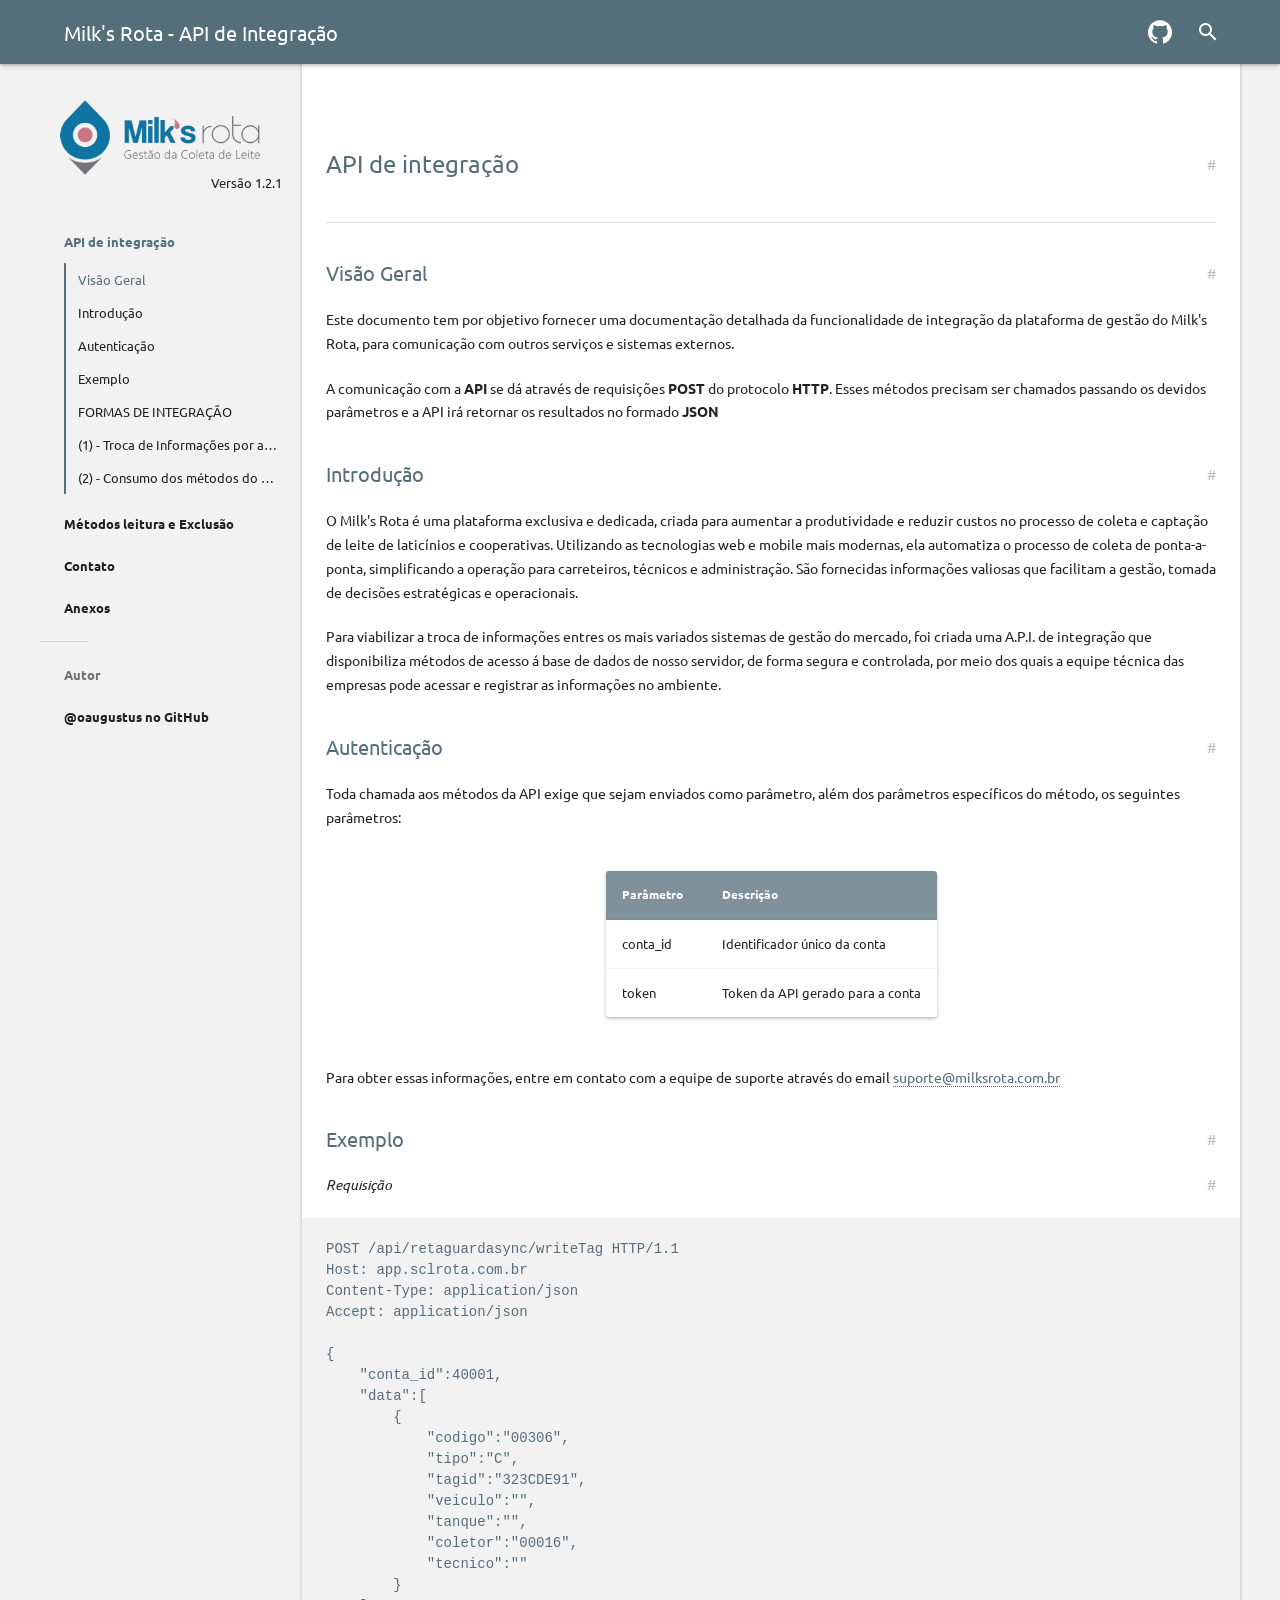
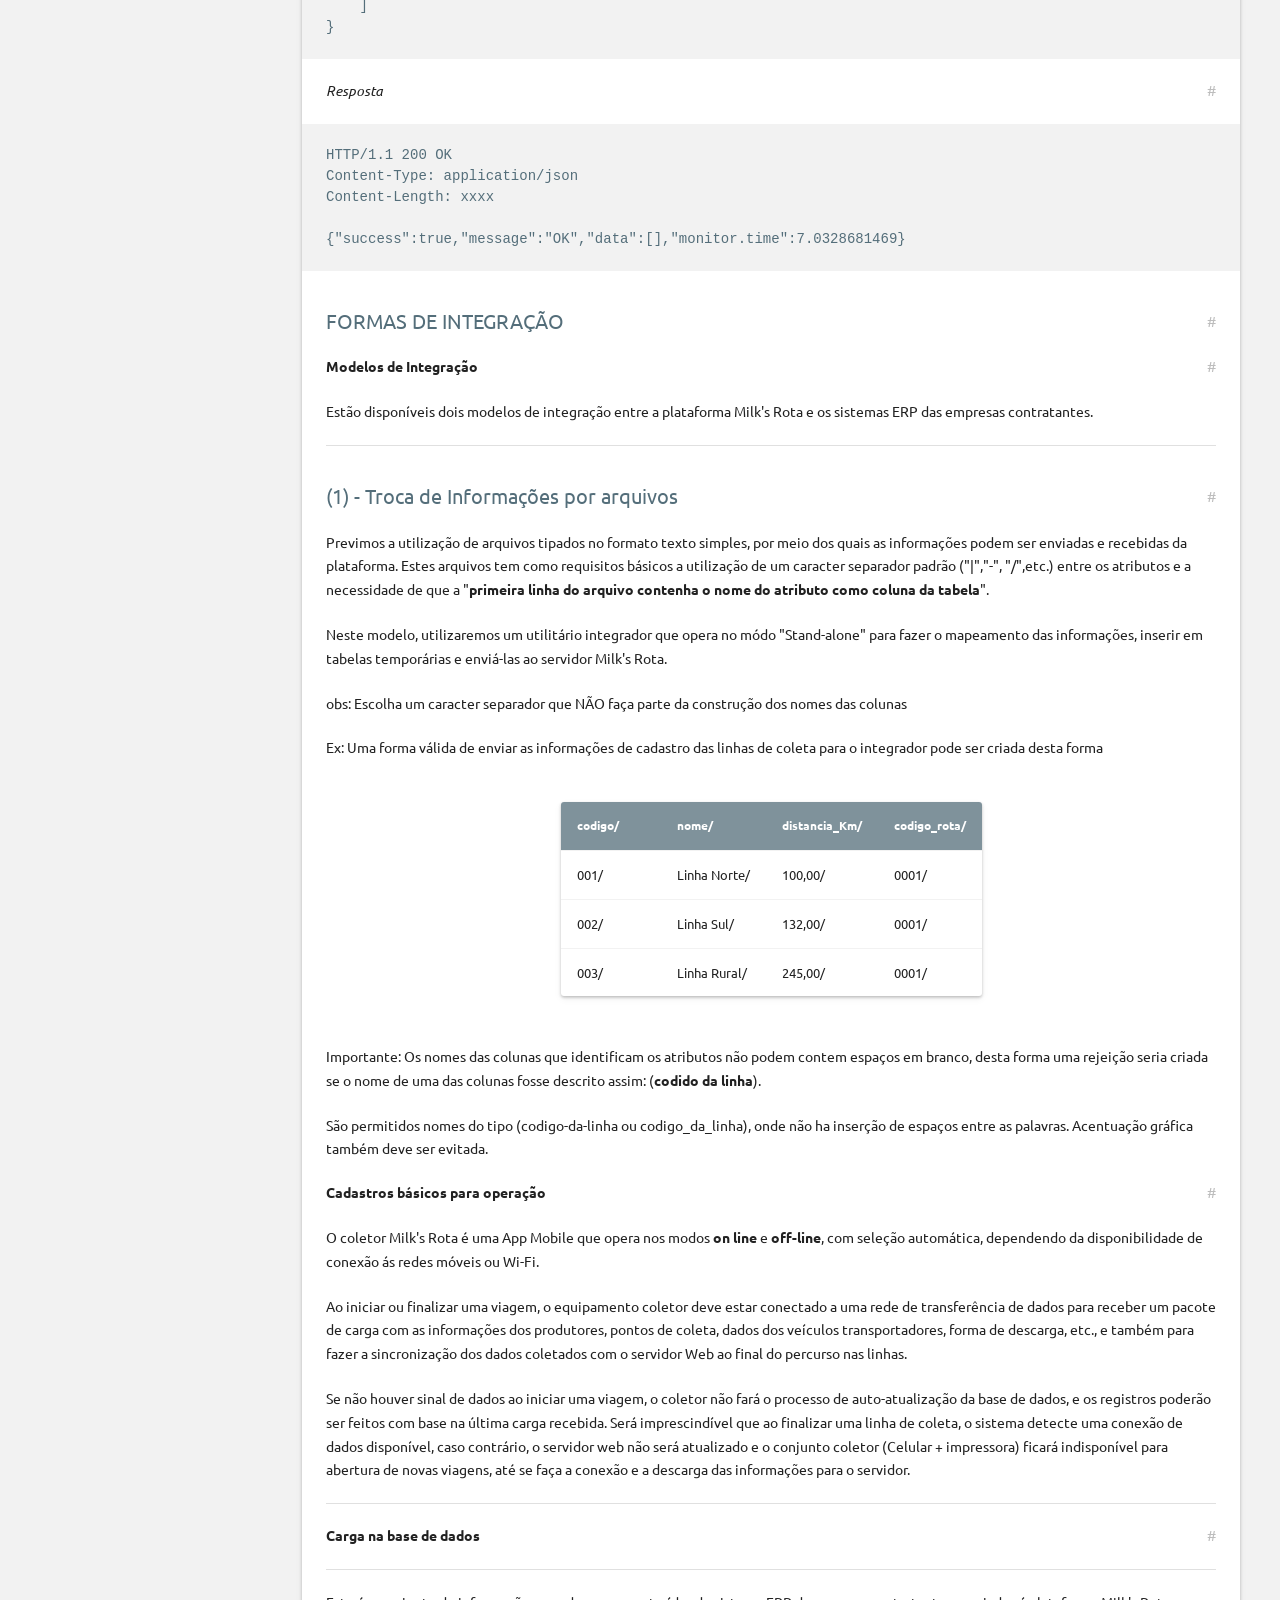
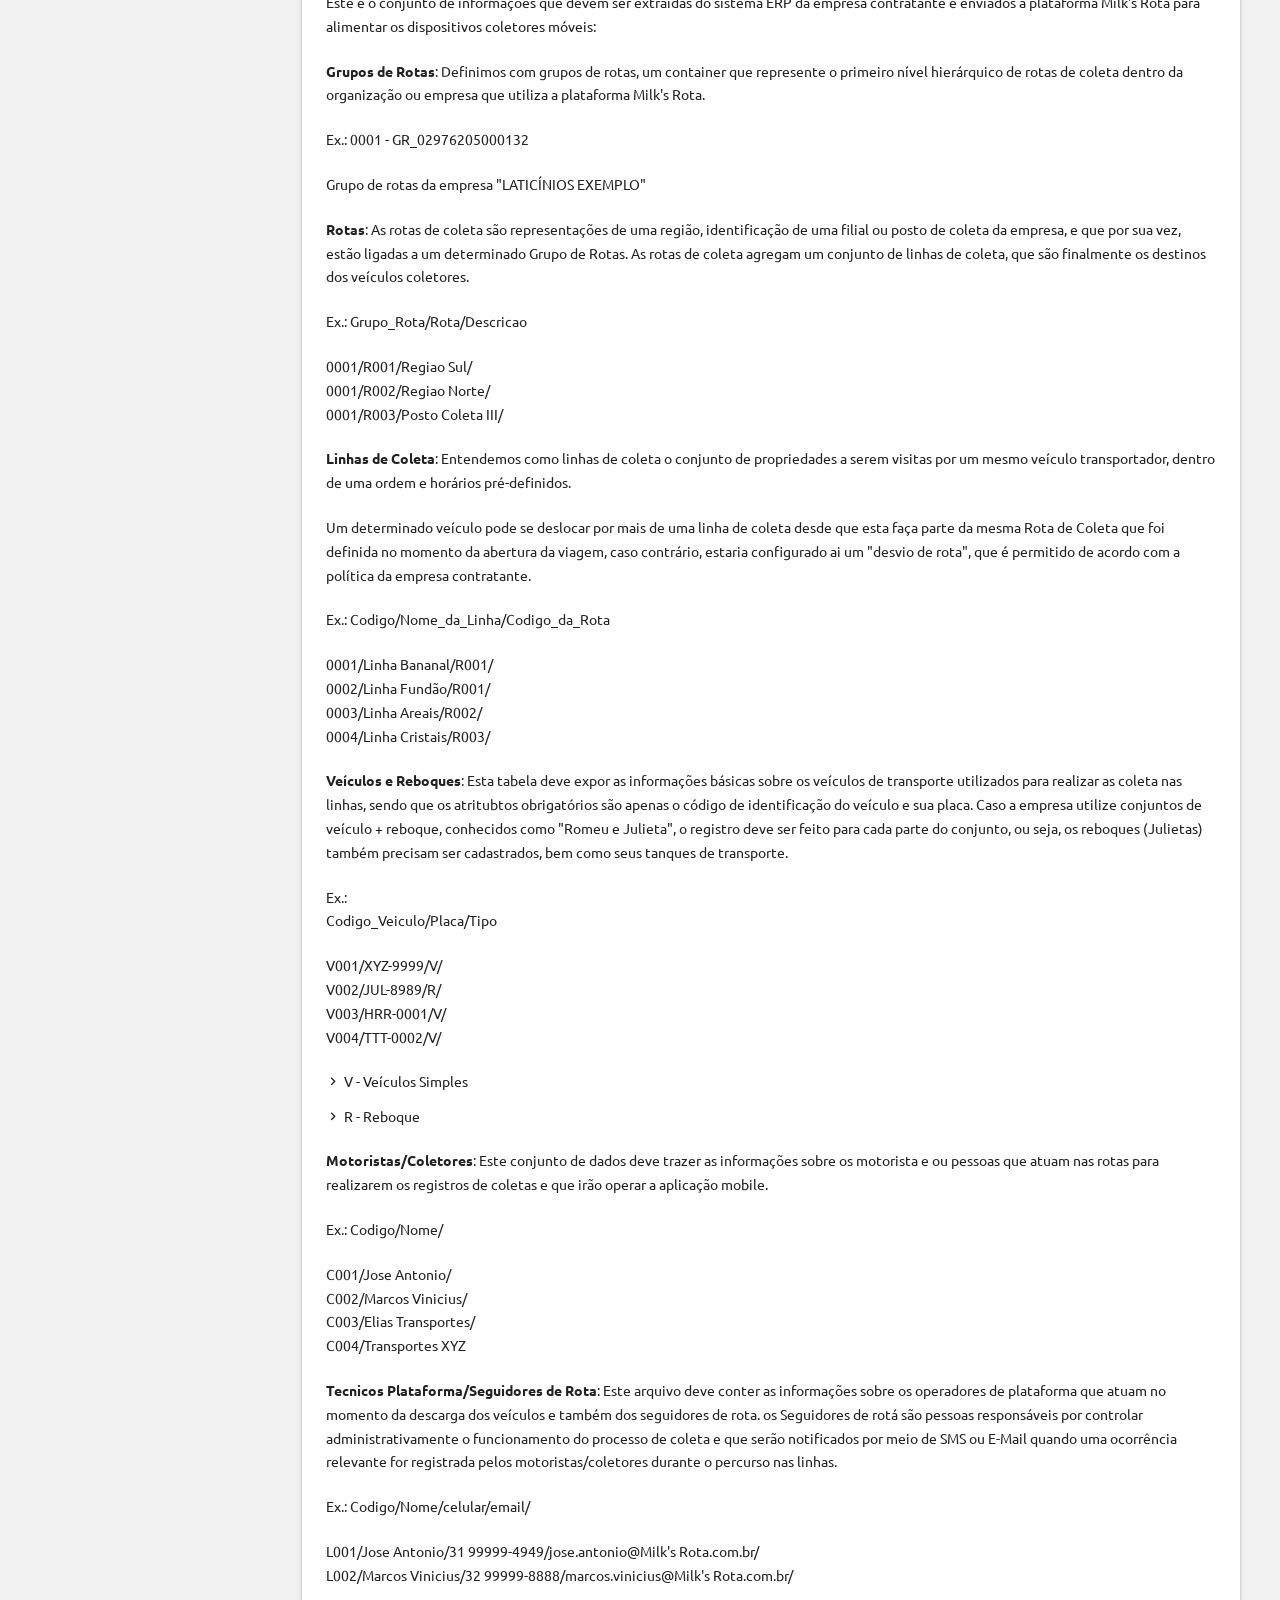
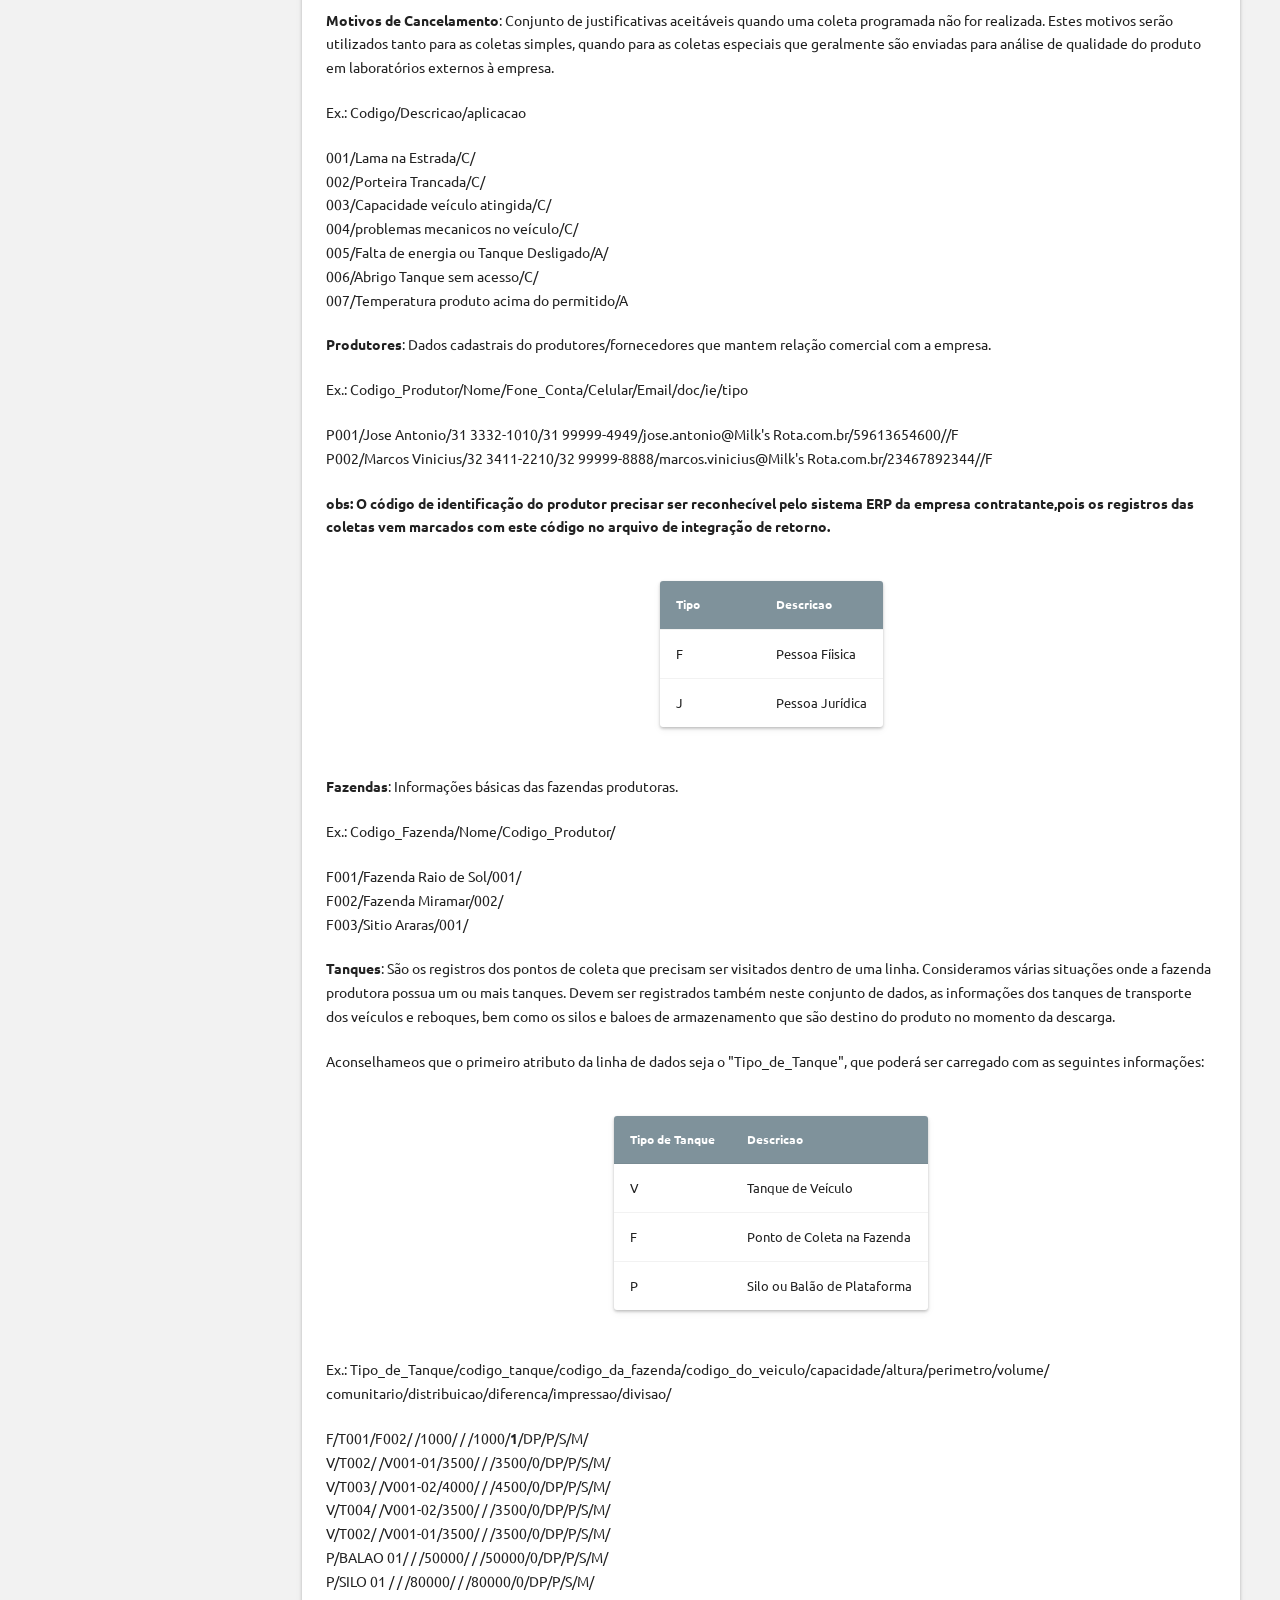
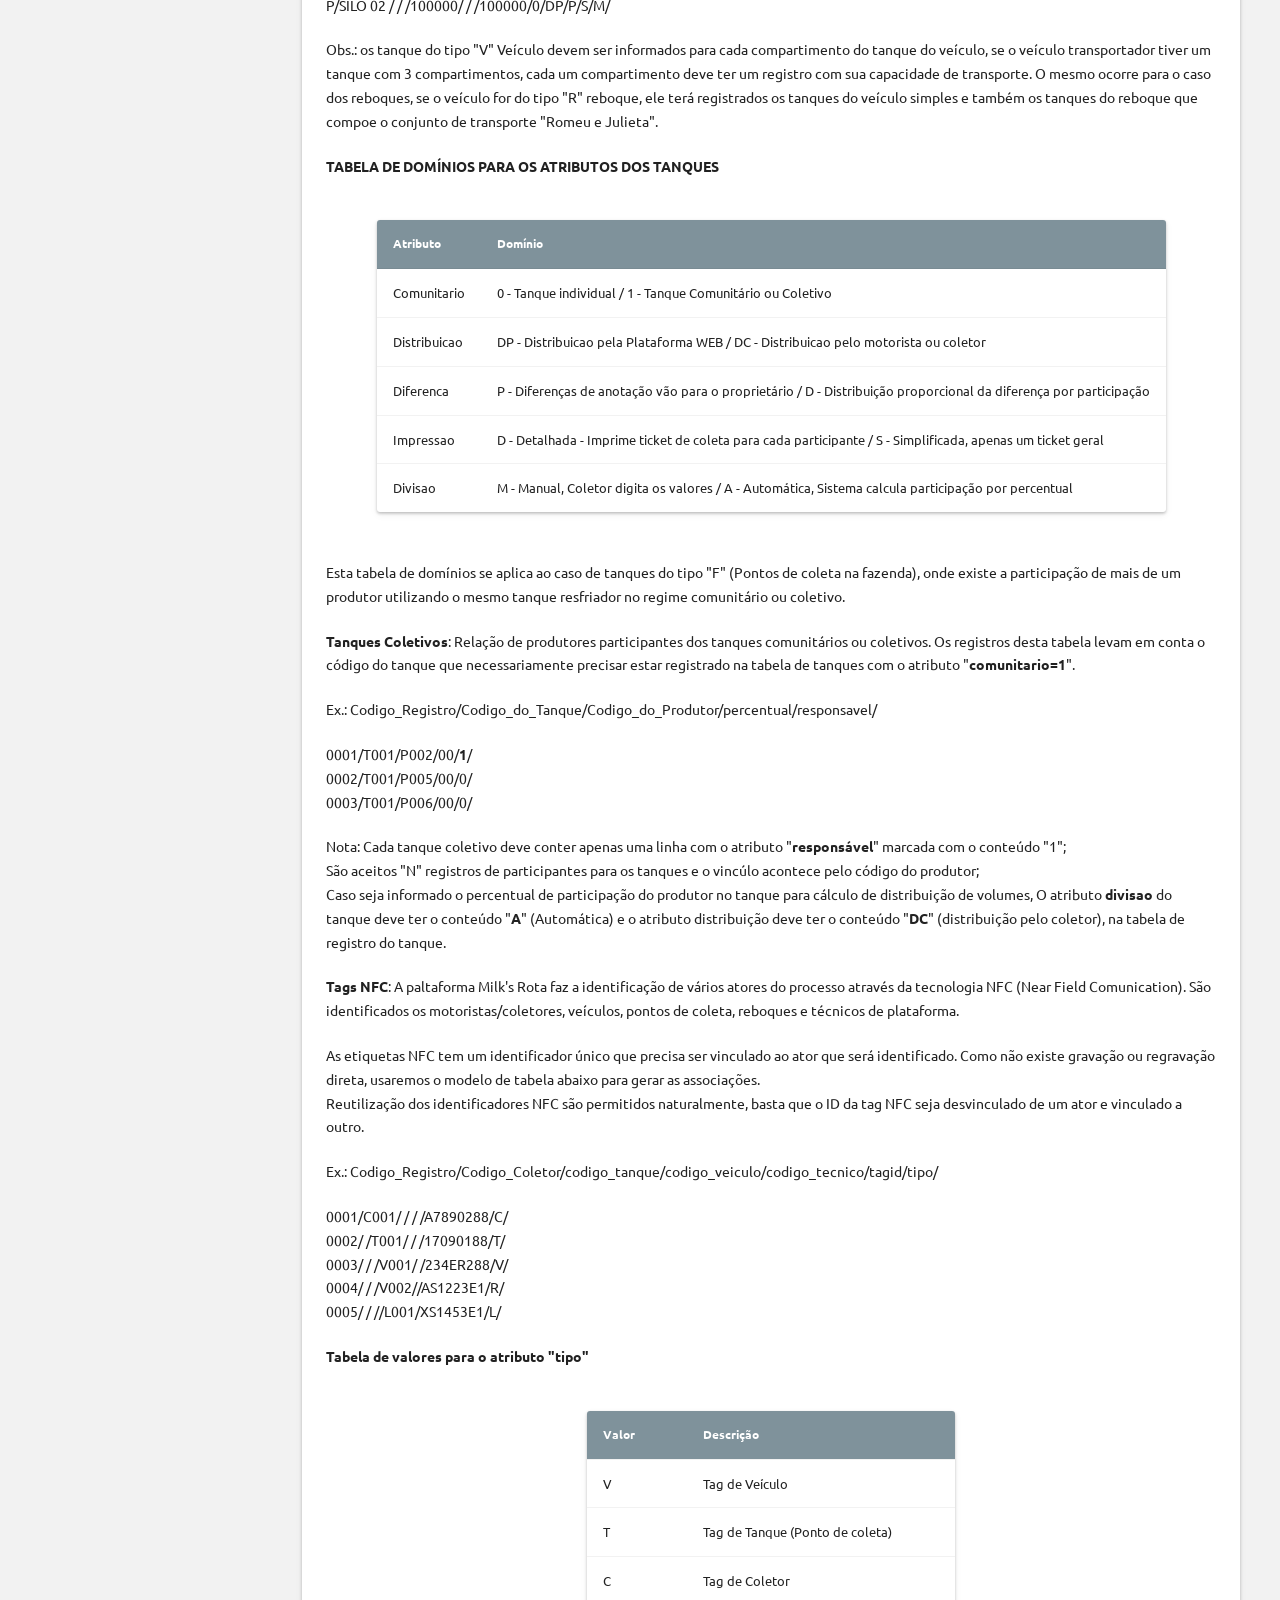
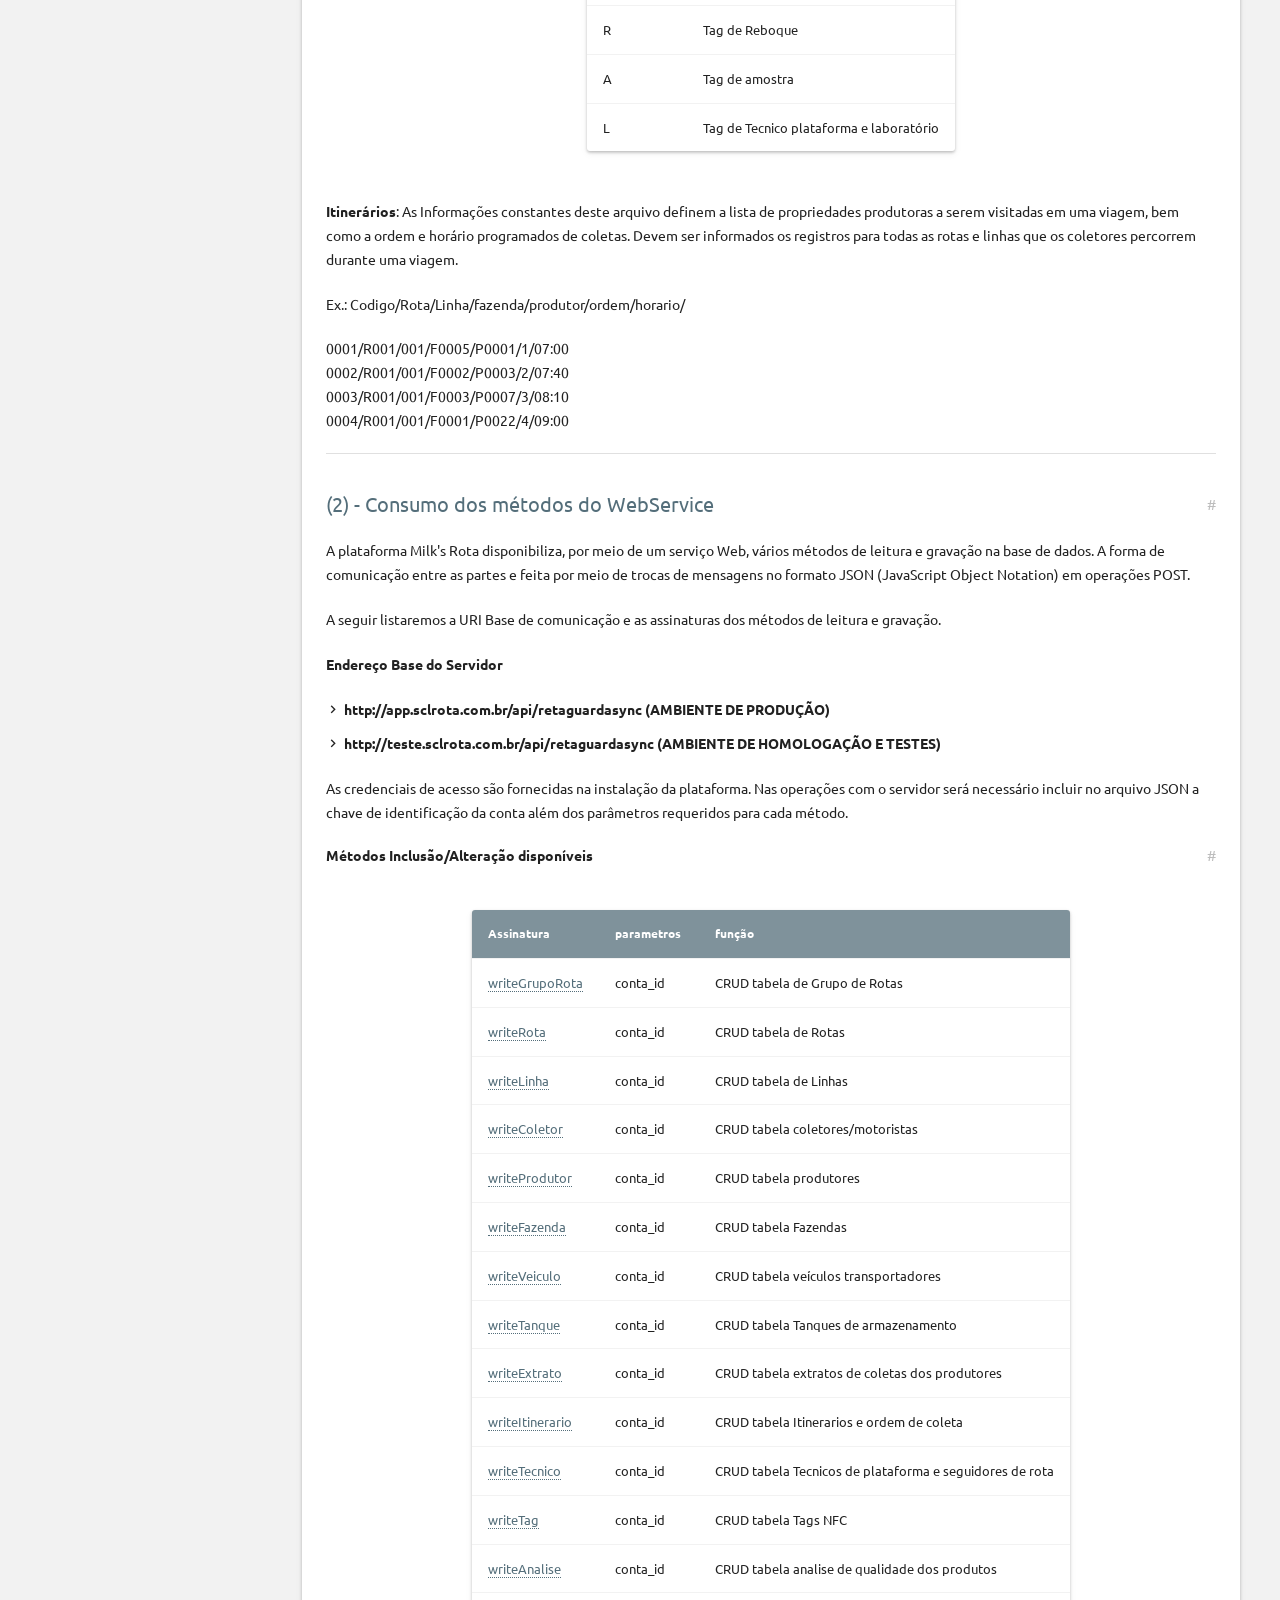
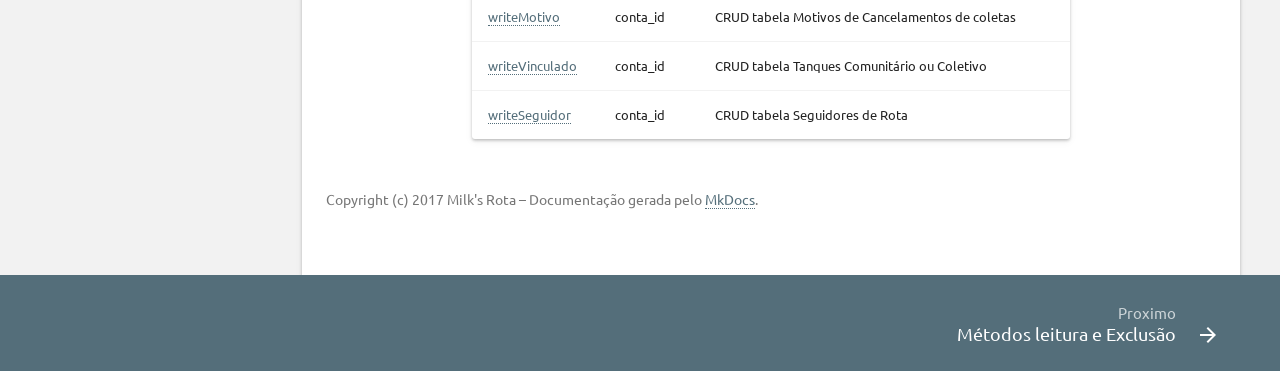
==== commit 4206ef92: "Deployed 30d3e23 with MkDocs version: 0.16.3" ====
--- a/index.html
+++ b/index.html
@@ -139,10 +139,10 @@
         <div class="">
           <img src="./images/logo-300x82.png" style="width: 200px;">
         </div>
-        <div style="text-align: right;">Versão 1.2</div>
+        <div style="text-align: right;">Versão 1.2.1</div>
       
       <!--<div class="name">
-        <strong>Milk's Rota - API de Integração Versão 1.2</strong>
+        <strong>Milk's Rota - API de Integração Versão 1.2.1</strong>
         
       </div>-->
     </div>
@@ -172,6 +172,12 @@
             </li>
           
             <li class="anchor">
+              <a title="Introdução" href="#introducao">
+                Introdução
+              </a>
+            </li>
+          
+            <li class="anchor">
               <a title="Autenticação" href="#autenticacao">
                 Autenticação
               </a>
@@ -184,17 +190,23 @@
             </li>
           
             <li class="anchor">
-              <a title="Modelos de Integração" href="#modelos-de-integracao">
-                Modelos de Integração
+              <a title="FORMAS DE INTEGRAÇÃO" href="#formas-de-integracao">
+                FORMAS DE INTEGRAÇÃO
               </a>
             </li>
           
             <li class="anchor">
-              <a title="Carga na base de dados" href="#carga-na-base-de-dados">
-                Carga na base de dados
+              <a title="(1) - Troca de Informações por arquivos" href="#1-troca-de-informacoes-por-arquivos">
+                (1) - Troca de Informações por arquivos
               </a>
             </li>
           
+            <li class="anchor">
+              <a title="(2) - Consumo dos métodos do WebService" href="#2-consumo-dos-metodos-do-webservice">
+                (2) - Consumo dos métodos do WebService
+              </a>
+            </li>
+          
         </ul>
       
     
@@ -203,17 +215,8 @@
           
             
   <li>
-    <a class="" title="Métodos disponíveis" href="metodos/">
-      Métodos disponíveis
-    </a>
-    
-  </li>
-
-          
-            
-  <li>
-    <a class="" title="Anexos" href="Anexos/">
-      Anexos
+    <a class="" title="Métodos leitura e Exclusão" href="metodos/">
+      Métodos leitura e Exclusão
     </a>
     
   </li>
@@ -223,6 +226,15 @@
   <li>
     <a class="" title="Contato" href="contato/">
       Contato
+    </a>
+    
+  </li>
+
+          
+            
+  <li>
+    <a class="" title="Anexos" href="anexos/">
+      Anexos
     </a>
     
   </li>
@@ -254,9 +266,12 @@
           
           <h1 id="api-de-integracao">API de integração<a class="headerlink" href="#api-de-integracao" title="Permanent link">#</a></h1>
 <h2 id="visao-geral">Visão Geral<a class="headerlink" href="#visao-geral" title="Permanent link">#</a></h2>
-<p>Este documento tem por objetivo fornecer uma orientação detalhada das funcionalidades de integração da plataforma de
+<p>Este documento tem por objetivo fornecer uma documentação detalhada da funcionalidade de integração da plataforma de
 gestão do Milk's Rota, para comunicação com outros serviços e sistemas externos.</p>
-<p>Milk's Rota é uma plataforma exclusiva e dedicada, criada para aumentar a produtividade
+<p>A comunicação com a <strong>API</strong> se dá através de requisições <strong>POST</strong> do protocolo <strong>HTTP</strong>. Esses métodos precisam ser chamados
+passando os devidos parâmetros e a API irá retornar os resultados no formado <strong>JSON</strong></p>
+<h2 id="introducao">Introdução<a class="headerlink" href="#introducao" title="Permanent link">#</a></h2>
+<p>O Milk's Rota é uma plataforma exclusiva e dedicada, criada para aumentar a produtividade
     e reduzir custos no processo de coleta e captação de leite de laticínios e cooperativas. 
     Utilizando as tecnologias web e mobile mais modernas, ela automatiza o processo de coleta 
     de ponta-a-ponta, simplificando a operação para carreteiros, técnicos e administração. 
@@ -265,8 +280,6 @@
     foi criada uma A.P.I. de integração que disponibiliza métodos de acesso á base de dados de nosso servidor, 
     de forma segura e controlada, por meio dos quais a equipe técnica das empresas pode acessar e registrar as 
     informações no ambiente.</p>
-<p>A comunicação com a <strong>API</strong> se dá através de requisições <strong>POST</strong> do protocolo <strong>HTTP</strong>. Esses métodos precisam ser chamados
-passando os devidos parâmetros e a API irá retornar os resultados no formado <strong>JSON</strong></p>
 <h2 id="autenticacao">Autenticação<a class="headerlink" href="#autenticacao" title="Permanent link">#</a></h2>
 <p>Toda chamada aos métodos da API exige que sejam enviados como parâmetro, além dos parâmetros específicos do método, os
 seguintes parâmetros:</p>
@@ -290,7 +303,7 @@
 </table>
 <p>Para obter essas informações, entre em contato com a equipe de suporte através do email <a href="mailto:suporte@milksrota.com.br">suporte@milksrota.com.br</a></p>
 <h2 id="exemplo">Exemplo<a class="headerlink" href="#exemplo" title="Permanent link">#</a></h2>
-<h3 id="requisicao">Requisição<a class="headerlink" href="#requisicao" title="Permanent link">#</a></h3>
+<h4 id="requisicao">Requisição<a class="headerlink" href="#requisicao" title="Permanent link">#</a></h4>
 <pre class="code"><code class="language-http">POST /api/retaguardasync/writeTag HTTP/1.1
 Host: app.sclrota.com.br
 Content-Type: application/json
@@ -312,7 +325,7 @@
 }</code></pre>
 
 
-<h3 id="resposta">Resposta<a class="headerlink" href="#resposta" title="Permanent link">#</a></h3>
+<h4 id="resposta">Resposta<a class="headerlink" href="#resposta" title="Permanent link">#</a></h4>
 <pre class="code"><code class="language-http">HTTP/1.1 200 OK
 Content-Type: application/json
 Content-Length: xxxx
@@ -320,14 +333,14 @@
 {&quot;success&quot;:true,&quot;message&quot;:&quot;OK&quot;,&quot;data&quot;:[],&quot;monitor.time&quot;:7.0328681469}</code></pre>
 
 
-<h2 id="modelos-de-integracao">Modelos de Integração<a class="headerlink" href="#modelos-de-integracao" title="Permanent link">#</a></h2>
+<h2 id="formas-de-integracao">FORMAS DE INTEGRAÇÃO<a class="headerlink" href="#formas-de-integracao" title="Permanent link">#</a></h2>
+<h3 id="modelos-de-integracao">Modelos de Integração<a class="headerlink" href="#modelos-de-integracao" title="Permanent link">#</a></h3>
 <p>Estão disponíveis dois modelos de integração entre a plataforma Milk's Rota e os sistemas ERP das empresas contratantes.</p>
 <hr />
-<h3 id="1-troca-de-informacoes-por-arquivos">1 - Troca de Informações por arquivos<a class="headerlink" href="#1-troca-de-informacoes-por-arquivos" title="Permanent link">#</a></h3>
-<hr />
+<h2 id="1-troca-de-informacoes-por-arquivos">(1) - Troca de Informações por arquivos<a class="headerlink" href="#1-troca-de-informacoes-por-arquivos" title="Permanent link">#</a></h2>
 <p>Previmos a utilização de arquivos tipados no formato texto simples, por meio dos quais as informações podem ser enviadas e recebidas
   da plataforma. Estes arquivos tem como requisitos básicos a utilização de um caracter separador padrão ("|","-", "/",etc.) entre os atributos e a necessidade de que a "<strong>primeira linha do arquivo contenha o nome do atributo como coluna da tabela</strong>".</p>
-<p>Neste modelo, utilizaremos um utilitário integrador que opera em um servidor na "Nuvem" para fazer o mapeamento das informações e enviá-las ao servidor Milk' Rota.</p>
+<p>Neste modelo, utilizaremos um utilitário integrador que opera no módo "Stand-alone" para fazer o mapeamento das informações, inserir em tabelas temporárias e enviá-las ao servidor Milk's Rota.</p>
 <p>obs: Escolha um caracter separador que NÃO faça parte da construção dos nomes das colunas</p>
 <p>Ex: Uma forma válida de enviar as informações de cadastro das linhas de coleta para o integrador pode ser criada desta forma</p>
 <table>
@@ -363,14 +376,14 @@
 <p>Importante: Os nomes das colunas que identificam os atributos não podem contem espaços em branco, desta forma uma rejeição seria criada se o nome de uma das colunas fosse descrito assim: (<strong>codido da linha</strong>). </p>
 <p>São permitidos nomes do tipo (codigo-da-linha ou codigo_da_linha), onde não ha inserção de espaços entre as palavras. Acentuação gráfica também deve ser evitada. </p>
 <h3 id="cadastros-basicos-para-operacao">Cadastros básicos para operação<a class="headerlink" href="#cadastros-basicos-para-operacao" title="Permanent link">#</a></h3>
-<p>O coletor Milk' Rota é uma App Mobile que opera nos modos <strong>on line</strong> e <strong>off-line</strong>, com seleção automática, dependendo da disponibilidade de conexão ás redes móveis ou Wi-Fi.</p>
+<p>O coletor Milk's Rota é uma App Mobile que opera nos modos <strong>on line</strong> e <strong>off-line</strong>, com seleção automática, dependendo da disponibilidade de conexão ás redes móveis ou Wi-Fi.</p>
 <p>Ao iniciar ou finalizar uma viagem, o equipamento coletor deve estar conectado a uma rede de transferência de dados para receber um pacote de carga com as informações dos produtores, pontos de coleta, dados dos veículos transportadores, forma de descarga, etc., e também para fazer a sincronização dos dados coletados com o servidor Web ao final do percurso nas linhas.</p>
 <p>Se não houver sinal de dados ao iniciar uma viagem, o coletor não fará o processo de auto-atualização da base de dados, e os registros poderão ser feitos com base na última carga recebida. Será imprescindível que ao finalizar uma linha de coleta, o sistema detecte uma conexão de dados disponível, caso contrário, o servidor web não será atualizado e o conjunto coletor (Celular + impressora) ficará indisponível para abertura de novas viagens, até se faça a conexão e a descarga das informações para o servidor. </p>
 <hr />
-<h2 id="carga-na-base-de-dados">Carga na base de dados<a class="headerlink" href="#carga-na-base-de-dados" title="Permanent link">#</a></h2>
+<h3 id="carga-na-base-de-dados">Carga na base de dados<a class="headerlink" href="#carga-na-base-de-dados" title="Permanent link">#</a></h3>
 <hr />
-<p>Este é o conjunto de informações que devem ser extraídas do sistema ERP da empresa contratante e enviados á plataforma SclRota para alimentar os dispositivos coletores móveis:</p>
-<p><strong>Grupos de Rotas</strong>:  Definimos com grupos de rotas, um container que represente o primeiro nível hierárquico de rotas de coleta dentro da organização ou empresa que utiliza a plataforma sclrota.</p>
+<p>Este é o conjunto de informações que devem ser extraídas do sistema ERP da empresa contratante e enviados á plataforma Milk's Rota para alimentar os dispositivos coletores móveis:</p>
+<p><strong>Grupos de Rotas</strong>:  Definimos com grupos de rotas, um container que represente o primeiro nível hierárquico de rotas de coleta dentro da organização ou empresa que utiliza a plataforma Milk's Rota.</p>
 <blockquote>
 <p>Ex.: 0001 -  GR_02976205000132 </p>
 <p>Grupo de rotas da empresa "LATICÍNIOS EXEMPLO"  </p>
@@ -420,8 +433,8 @@
 <blockquote>
 <p>Ex.: 
 Codigo/Nome/celular/email/  </p>
-<p>L001/Jose Antonio/31 99999-4949/jose.antonio@sclrota.com.br/     <br />
-L002/Marcos Vinicius/32 99999-8888/marcos.vinicius@sclrota.com.br/       </p>
+<p>L001/Jose Antonio/31 99999-4949/jose.antonio@Milk's Rota.com.br/     <br />
+L002/Marcos Vinicius/32 99999-8888/marcos.vinicius@Milk's Rota.com.br/       </p>
 </blockquote>
 <p><strong>Motivos de Cancelamento</strong>: Conjunto de justificativas aceitáveis quando uma coleta programada não for realizada. Estes motivos serão utilizados tanto para as coletas simples, quando para as coletas especiais que geralmente são enviadas para análise de qualidade do produto em laboratórios externos à empresa.</p>
 <blockquote>
@@ -438,29 +451,29 @@
 <p><strong>Produtores</strong>: Dados cadastrais do produtores/fornecedores que mantem relação comercial com a empresa.</p>
 <blockquote>
 <p>Ex.: 
-Codigo_Produtor/Nome/Fone_Conta/Celular/Email/Tipo/documento/IE  </p>
-<p>P001/Jose Antonio/31 3332-1010/31 99999-4949/jose.antonio@sclrota.com.br/F/59613656677/ /     <br />
-P002/Marcos Vinicius/32 3411-2210/32 99999-8888/marcos.vinicius@sclrota.com.br/F/23456789122/ /</p>
-</blockquote>
+Codigo_Produtor/Nome/Fone_Conta/Celular/Email/doc/ie/tipo  </p>
+<p>P001/Jose Antonio/31 3332-1010/31 99999-4949/jose.antonio@Milk's Rota.com.br/59613654600//F     <br />
+P002/Marcos Vinicius/32 3411-2210/32 99999-8888/marcos.vinicius@Milk's Rota.com.br/23467892344//F      </p>
+</blockquote>
+<p><strong>obs: O código de identificação do produtor precisar ser reconhecível pelo sistema ERP da empresa contratante,pois os registros das coletas vem marcados com este código no arquivo de integração de retorno.</strong></p>
 <table>
 <thead>
 <tr>
-<th align="center">Tipo Produtor</th>
+<th align="center">Tipo</th>
 <th>Descricao</th>
 </tr>
 </thead>
 <tbody>
 <tr>
+<td align="center">F</td>
+<td>Pessoa Fíisica</td>
+</tr>
+<tr>
 <td align="center">J</td>
 <td>Pessoa Jurídica</td>
 </tr>
-<tr>
-<td align="center">F</td>
-<td>Pessoa Física</td>
-</tr>
 </tbody>
 </table>
-<p><strong>obs: O código de identificação do produtor precisar ser reconhecível pelo sistema ERP da empresa contratante,pois os registros das coletas vem marcados com este código no arquivo de integração de retorno.</strong>  </p>
 <p><strong>Fazendas</strong>: Informações básicas das fazendas produtoras.</p>
 <blockquote>
 <p>Ex.: 
@@ -550,7 +563,7 @@
 <p>Nota: Cada tanque coletivo deve conter apenas uma linha com o atributo "<strong>responsável</strong>" marcada com o conteúdo "1"; <br />
 São aceitos "N" registros de participantes para os tanques e o vincúlo acontece pelo código do produtor;<br />
 Caso seja informado o percentual de participação do produtor no tanque para cálculo de distribuição de volumes, O atributo <strong>divisao</strong> do tanque deve ter o conteúdo "<strong>A</strong>" (Automática) e o atributo distribuição deve ter o conteúdo "<strong>DC</strong>" (distribuição pelo coletor), na tabela de registro do tanque.</p>
-<p><strong>Tags NFC</strong>: A paltaforma SclRota faz a identificação de vários atores do processo através da tecnologia NFC (Near Field Comunication). São identificados os motoristas/coletores, veículos, pontos de coleta, reboques e técnicos de plataforma.</p>
+<p><strong>Tags NFC</strong>: A paltaforma Milk's Rota faz a identificação de vários atores do processo através da tecnologia NFC (Near Field Comunication). São identificados os motoristas/coletores, veículos, pontos de coleta, reboques e técnicos de plataforma.</p>
 <p>As etiquetas NFC tem um identificador único que precisa ser vinculado ao ator que será identificado. Como não existe gravação ou regravação direta, usaremos o modelo de tabela abaixo para gerar as associações.<br />
   Reutilização dos identificadores NFC são permitidos naturalmente, basta que o ID da tag NFC seja desvinculado de um ator e vinculado a outro.</p>
 <blockquote>
@@ -606,6 +619,112 @@
 0003/R001/001/F0003/P0007/3/08:10  <br />
 0004/R001/001/F0001/P0022/4/09:00    </p>
 </blockquote>
+<hr />
+<h2 id="2-consumo-dos-metodos-do-webservice">(2) - Consumo dos métodos do WebService<a class="headerlink" href="#2-consumo-dos-metodos-do-webservice" title="Permanent link">#</a></h2>
+<p>A plataforma Milk's Rota disponibiliza, por meio de um serviço Web, vários métodos de leitura e gravação na base de dados. A forma de comunicação entre as partes e feita por meio de trocas de mensagens no formato JSON (JavaScript Object Notation) em operações POST.</p>
+<p>A seguir listaremos a URI Base de comunicação e as assinaturas dos métodos de leitura e gravação.</p>
+<p><strong>Endereço Base do Servidor</strong>  </p>
+<ul>
+<li>
+<p><strong>http://app.sclrota.com.br/api/retaguardasync (AMBIENTE DE PRODUÇÃO)</strong></p>
+</li>
+<li>
+<p><strong>http://teste.sclrota.com.br/api/retaguardasync (AMBIENTE DE HOMOLOGAÇÃO E TESTES)</strong></p>
+</li>
+</ul>
+<p>As credenciais de acesso são fornecidas na instalação da plataforma. Nas operações com o servidor será necessário incluir no arquivo JSON a chave de identificação da conta além dos parâmetros requeridos para cada método.</p>
+<h3 id="metodos-inclusaoalteracao-disponiveis">Métodos Inclusão/Alteração disponíveis<a class="headerlink" href="#metodos-inclusaoalteracao-disponiveis" title="Permanent link">#</a></h3>
+<table>
+<thead>
+<tr>
+<th>Assinatura</th>
+<th>parametros</th>
+<th>função</th>
+</tr>
+</thead>
+<tbody>
+<tr>
+<td><a href="./anexos/#tbgruporotas">writeGrupoRota</a></td>
+<td>conta_id</td>
+<td>CRUD tabela de Grupo de Rotas</td>
+</tr>
+<tr>
+<td><a href="./anexos/#tbrotas">writeRota</a></td>
+<td>conta_id</td>
+<td>CRUD tabela de Rotas</td>
+</tr>
+<tr>
+<td><a href="./anexos/#tblinhas">writeLinha</a></td>
+<td>conta_id</td>
+<td>CRUD tabela de Linhas</td>
+</tr>
+<tr>
+<td><a href="./anexos/#tbcoletores">writeColetor</a></td>
+<td>conta_id</td>
+<td>CRUD tabela coletores/motoristas</td>
+</tr>
+<tr>
+<td><a href="./anexos/#tbprodutores">writeProdutor</a></td>
+<td>conta_id</td>
+<td>CRUD tabela produtores</td>
+</tr>
+<tr>
+<td><a href="./anexos/#tbfazendas">writeFazenda</a></td>
+<td>conta_id</td>
+<td>CRUD tabela Fazendas</td>
+</tr>
+<tr>
+<td><a href="./anexos/#tbveiculos">writeVeiculo</a></td>
+<td>conta_id</td>
+<td>CRUD tabela veículos transportadores</td>
+</tr>
+<tr>
+<td><a href="./anexos/#tbtanques">writeTanque</a></td>
+<td>conta_id</td>
+<td>CRUD tabela Tanques de armazenamento</td>
+</tr>
+<tr>
+<td><a href="./anexos/#tbextratos">writeExtrato</a></td>
+<td>conta_id</td>
+<td>CRUD tabela extratos de coletas dos produtores</td>
+</tr>
+<tr>
+<td><a href="./anexos/#tbitinerarios">writeItinerario</a></td>
+<td>conta_id</td>
+<td>CRUD tabela Itinerarios e ordem de coleta</td>
+</tr>
+<tr>
+<td><a href="./anexos/#tbtecnicos">writeTecnico</a></td>
+<td>conta_id</td>
+<td>CRUD tabela Tecnicos de plataforma e seguidores de rota</td>
+</tr>
+<tr>
+<td><a href="./anexos/#tbtags">writeTag</a></td>
+<td>conta_id</td>
+<td>CRUD tabela Tags NFC</td>
+</tr>
+<tr>
+<td><a href="./anexos/#tbanalises">writeAnalise</a></td>
+<td>conta_id</td>
+<td>CRUD tabela analise de qualidade dos produtos</td>
+</tr>
+<tr>
+<td><a href="./anexos/#tbmotivos">writeMotivo</a></td>
+<td>conta_id</td>
+<td>CRUD tabela Motivos de Cancelamentos de coletas</td>
+</tr>
+<tr>
+<td><a href="./anexos/#tbvinculados">writeVinculado</a></td>
+<td>conta_id</td>
+<td>CRUD tabela Tanques Comunitário ou Coletivo</td>
+</tr>
+<tr>
+<td><a href="./anexos/#tbseguidores">writeSeguidor</a></td>
+<td>conta_id</td>
+<td>CRUD tabela Seguidores de Rota</td>
+</tr>
+</tbody>
+</table>
           <aside class="copyright" role="note">
             
               Copyright (c) 2017 Milk's Rota &ndash;
@@ -622,14 +741,14 @@
     </div>
     <div class="next">
       
-        <a href="metodos/" title="Métodos disponíveis">
+        <a href="metodos/" title="Métodos leitura e Exclusão">
           <span class="direction">
             Proximo
           </span>
           <div class="page">
             <div class="stretch">
               <div class="title">
-                Métodos disponíveis
+                Métodos leitura e Exclusão
               </div>
             </div>
             <div class="button button-next" role="button" aria-label="Next">
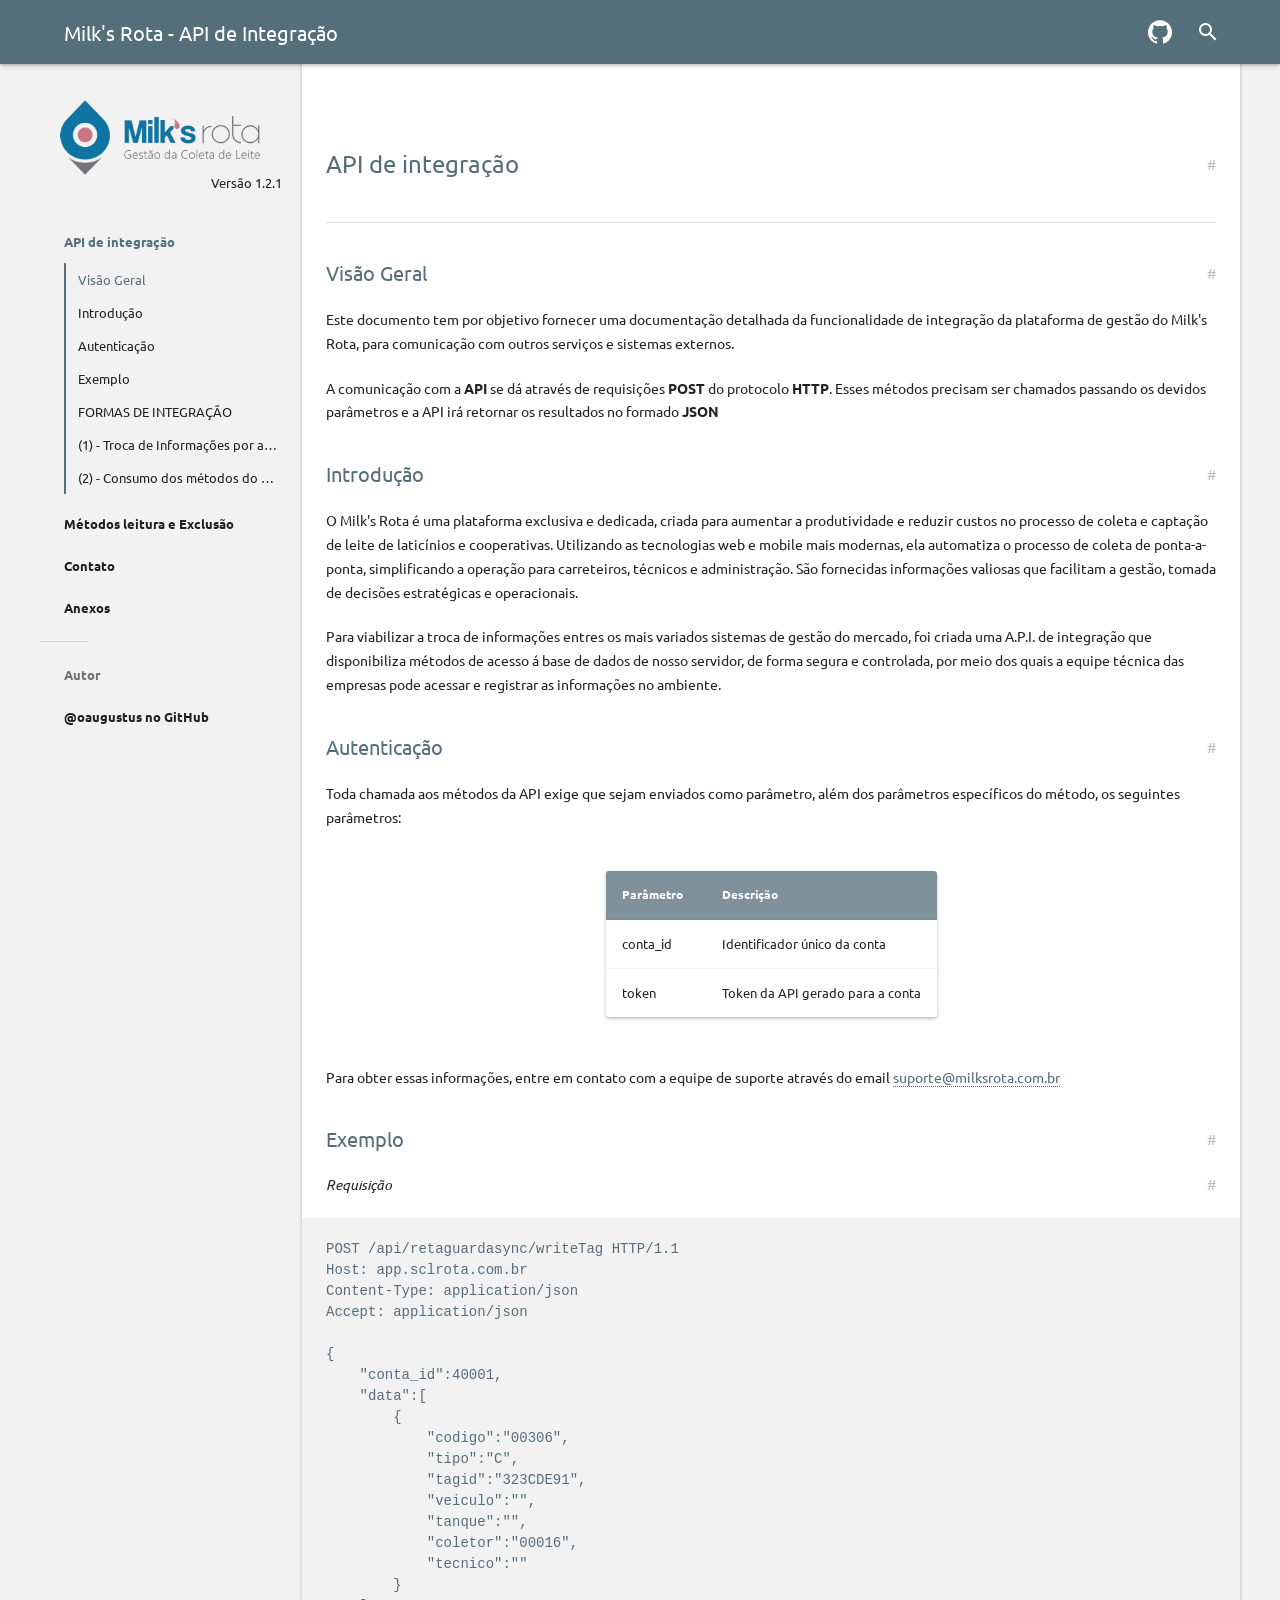
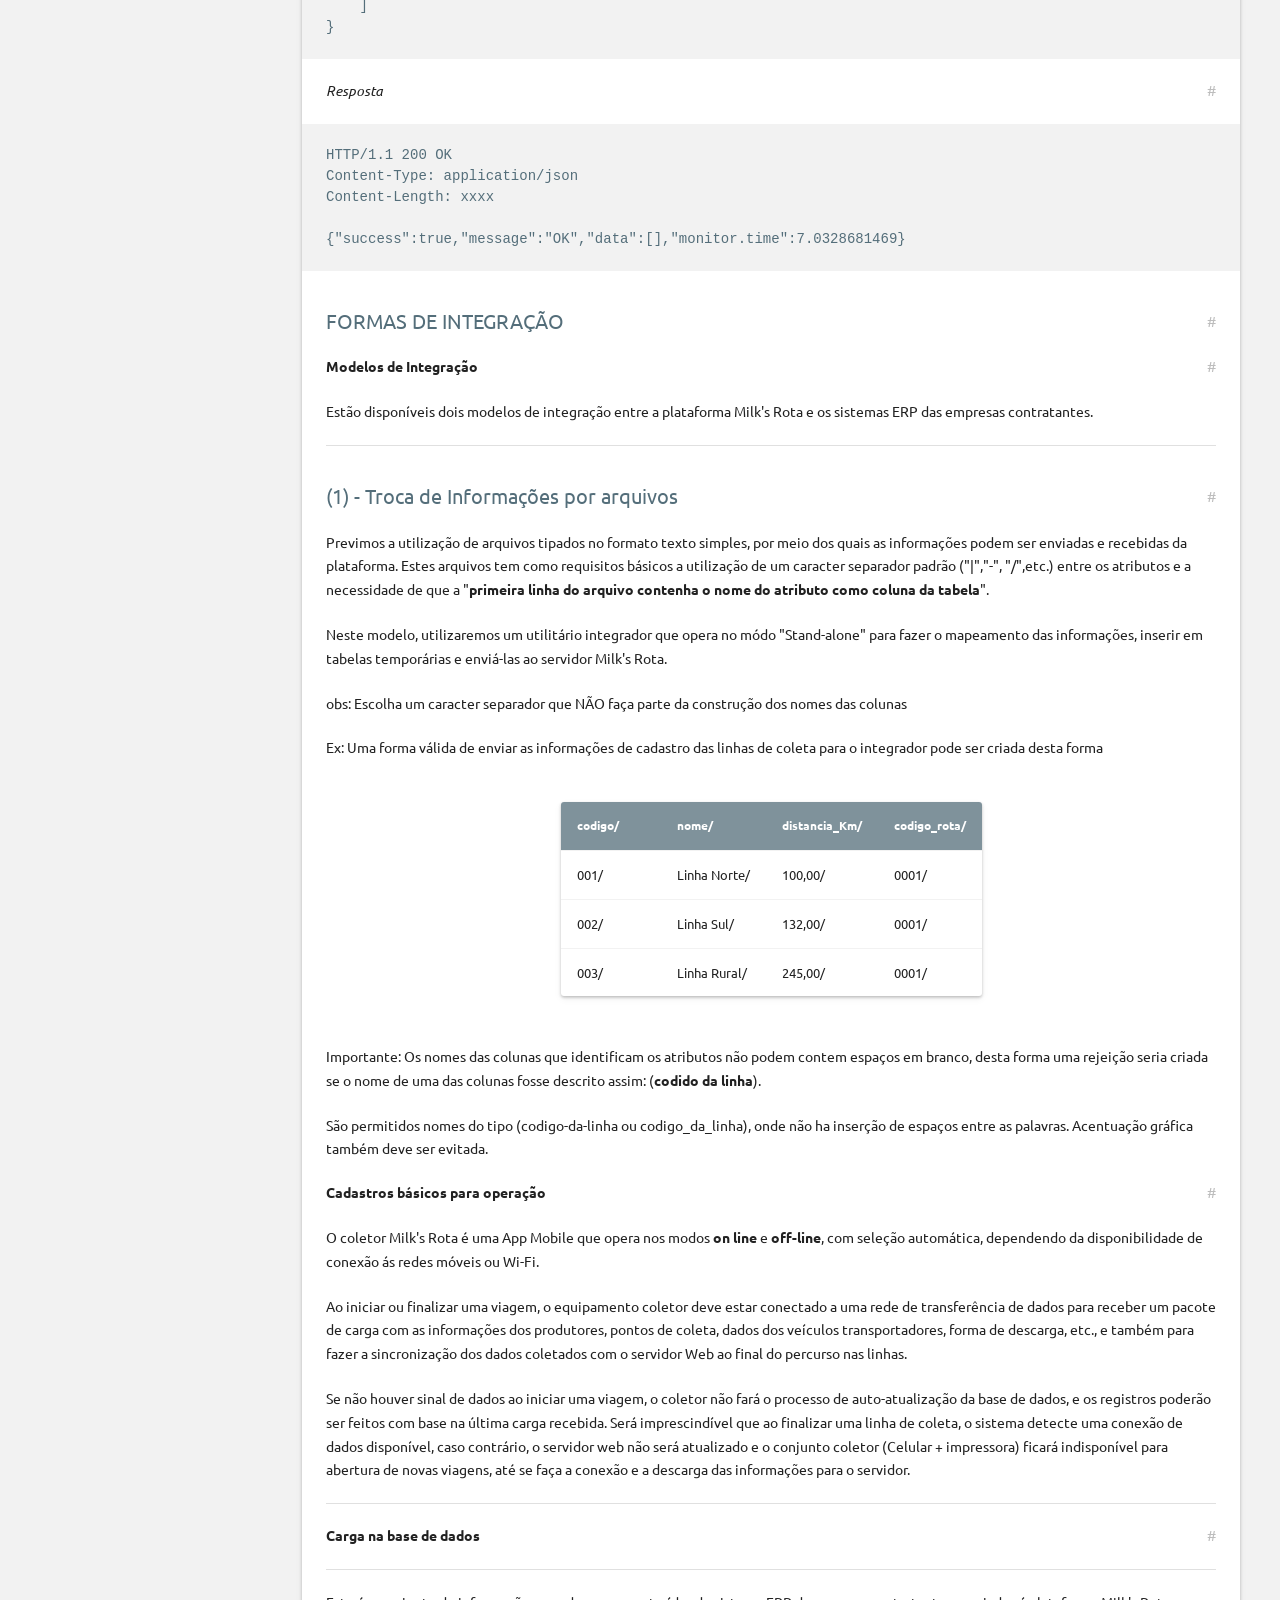
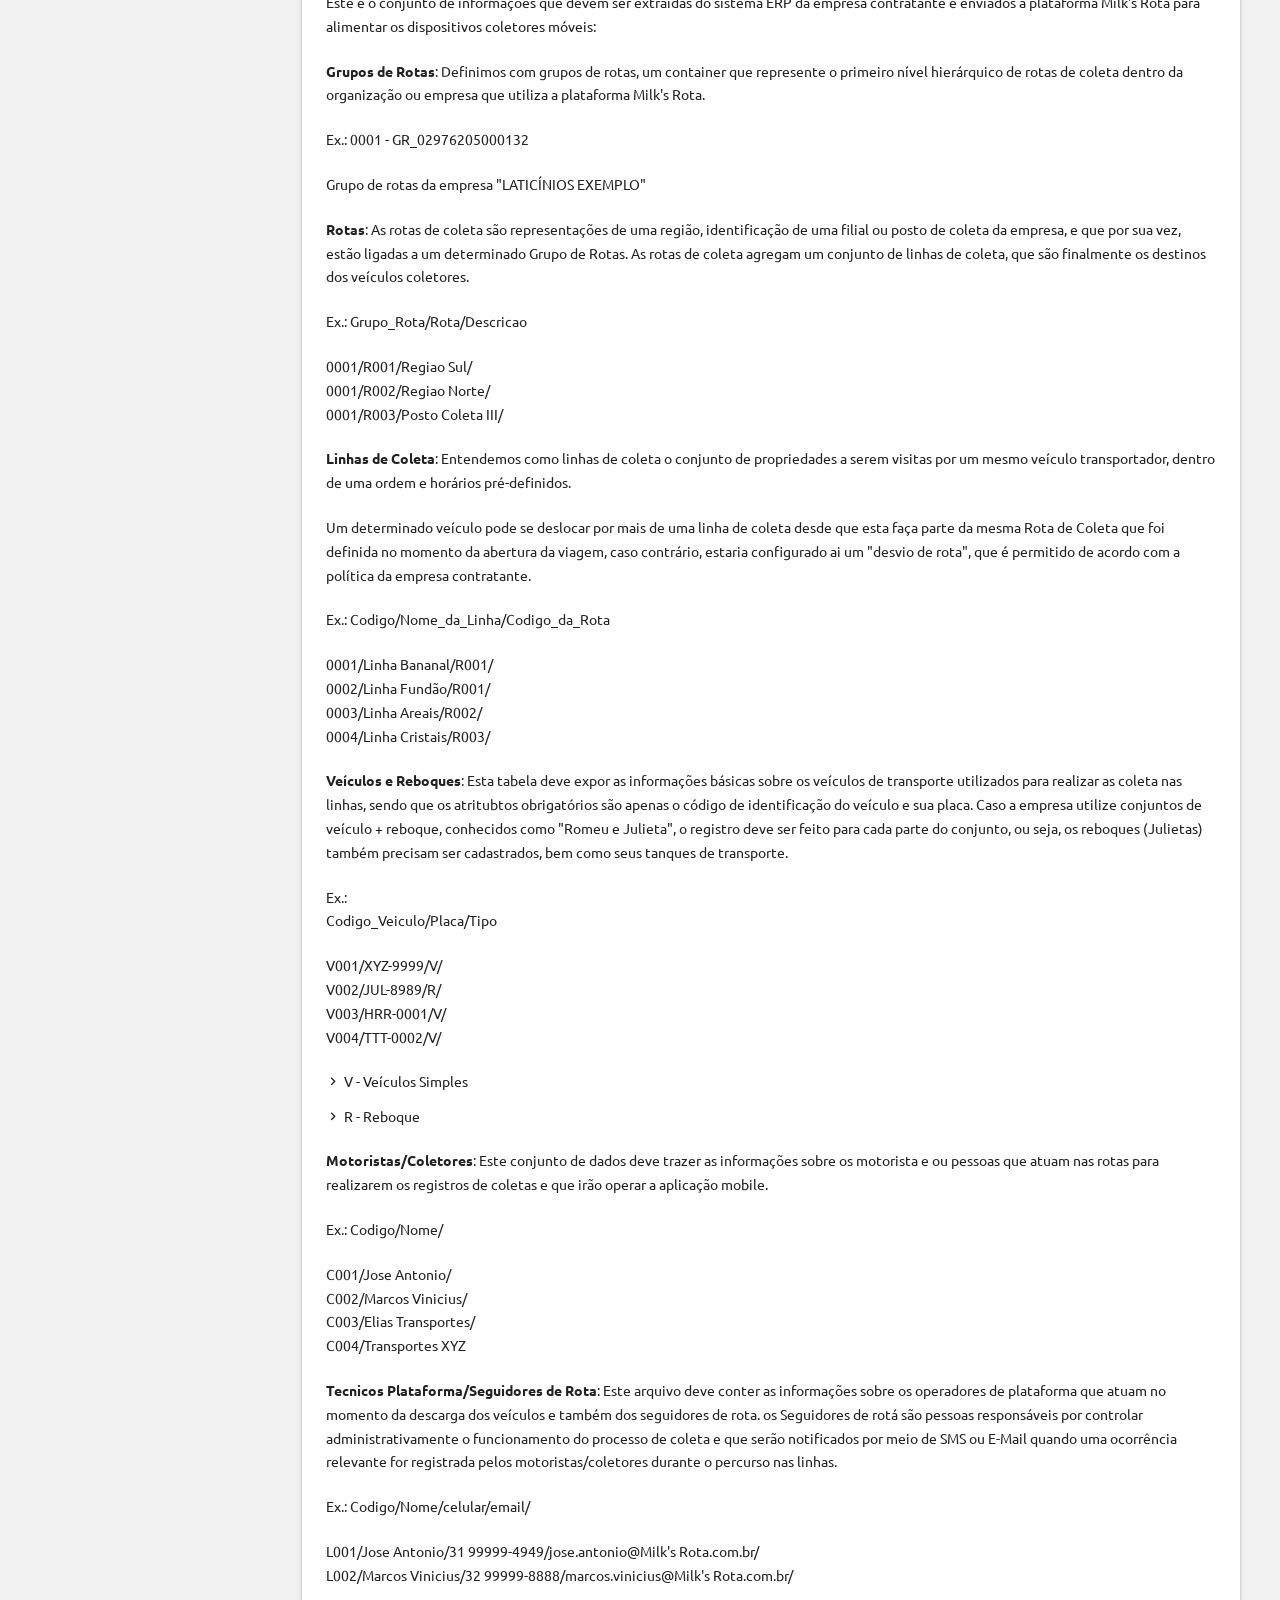
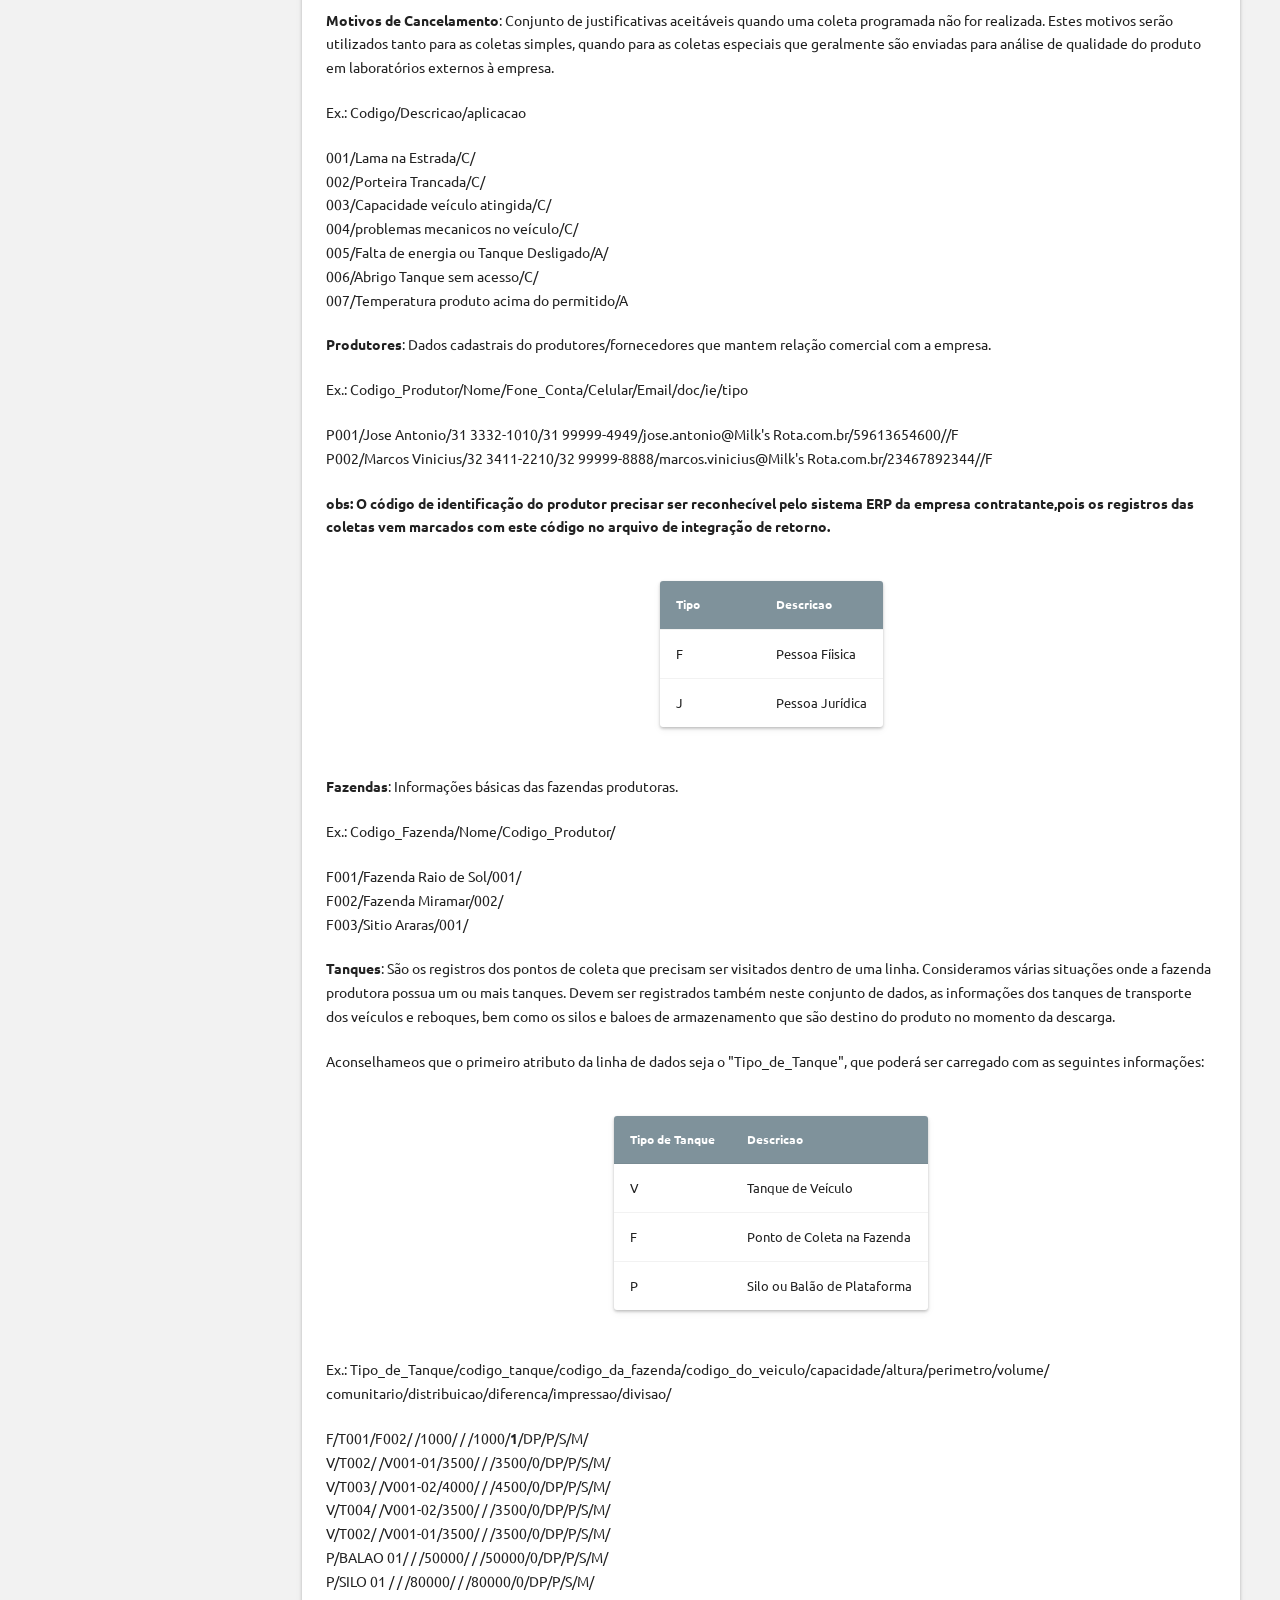
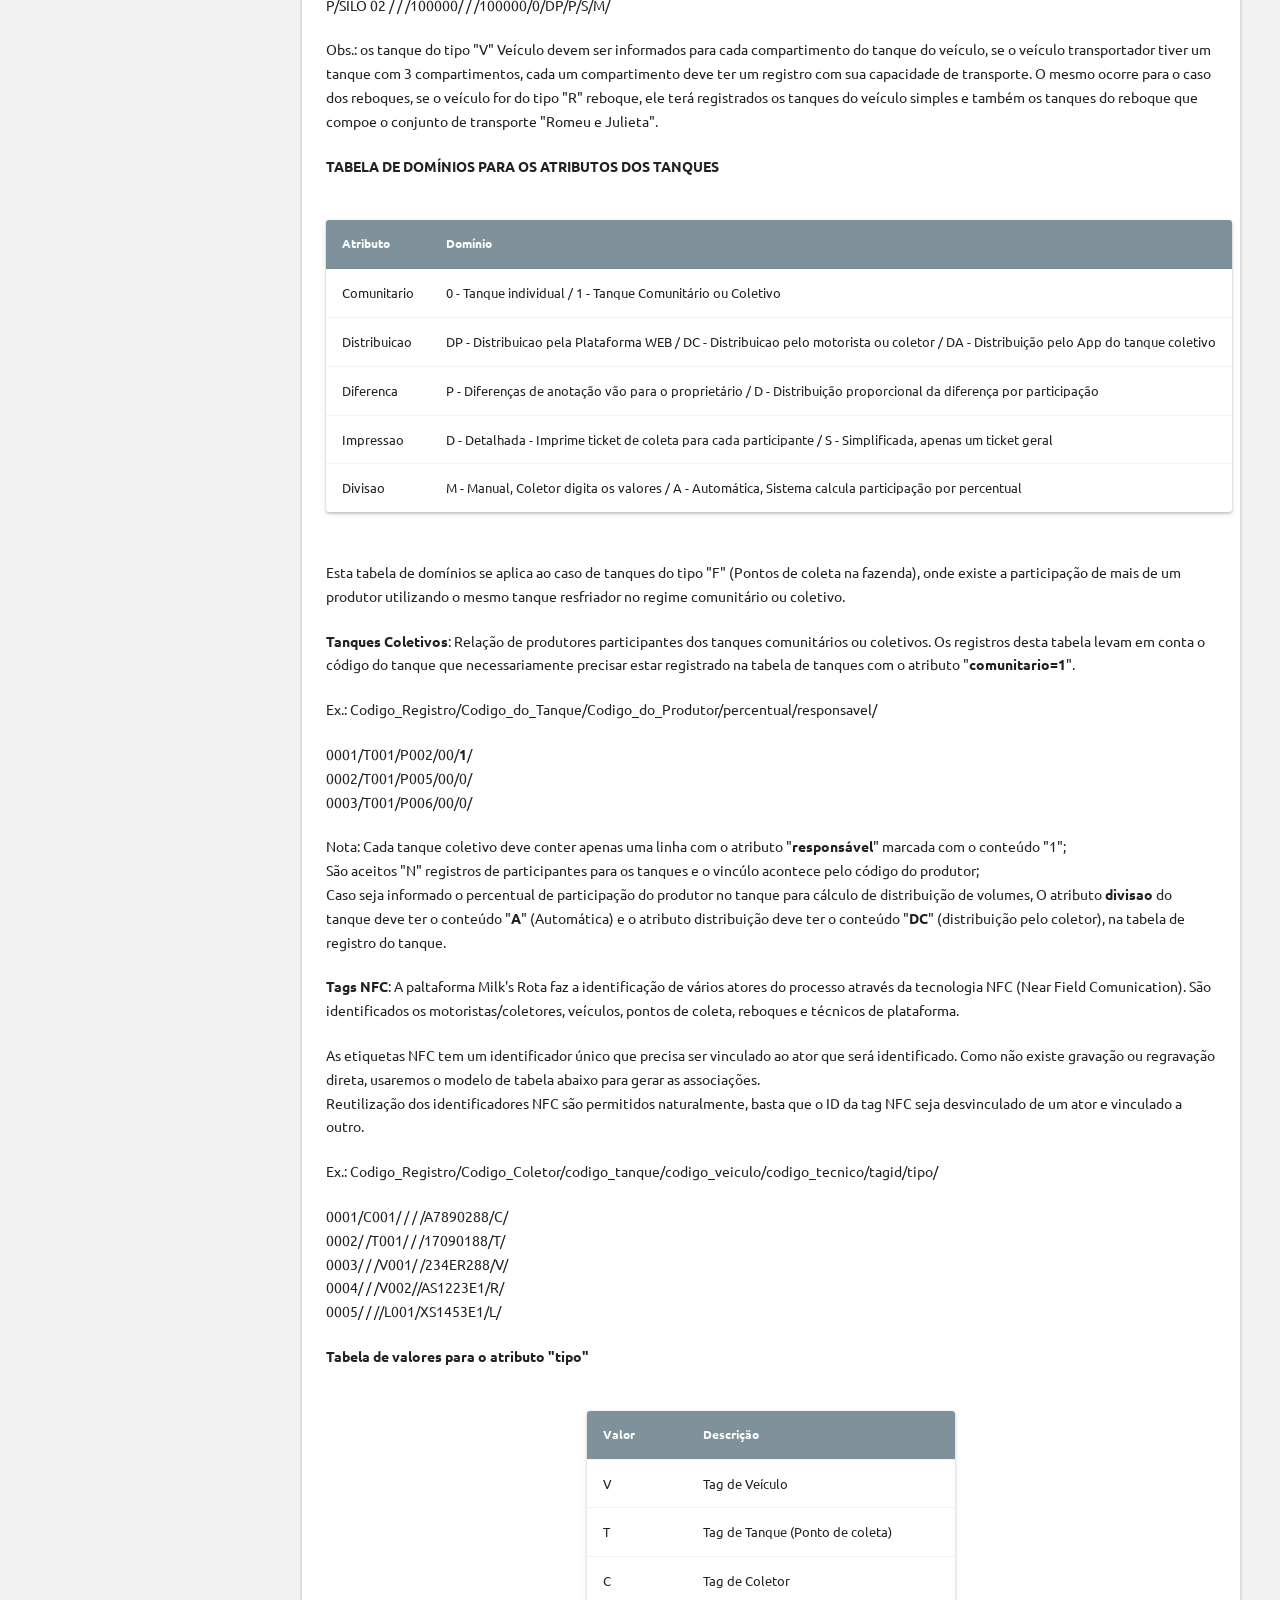
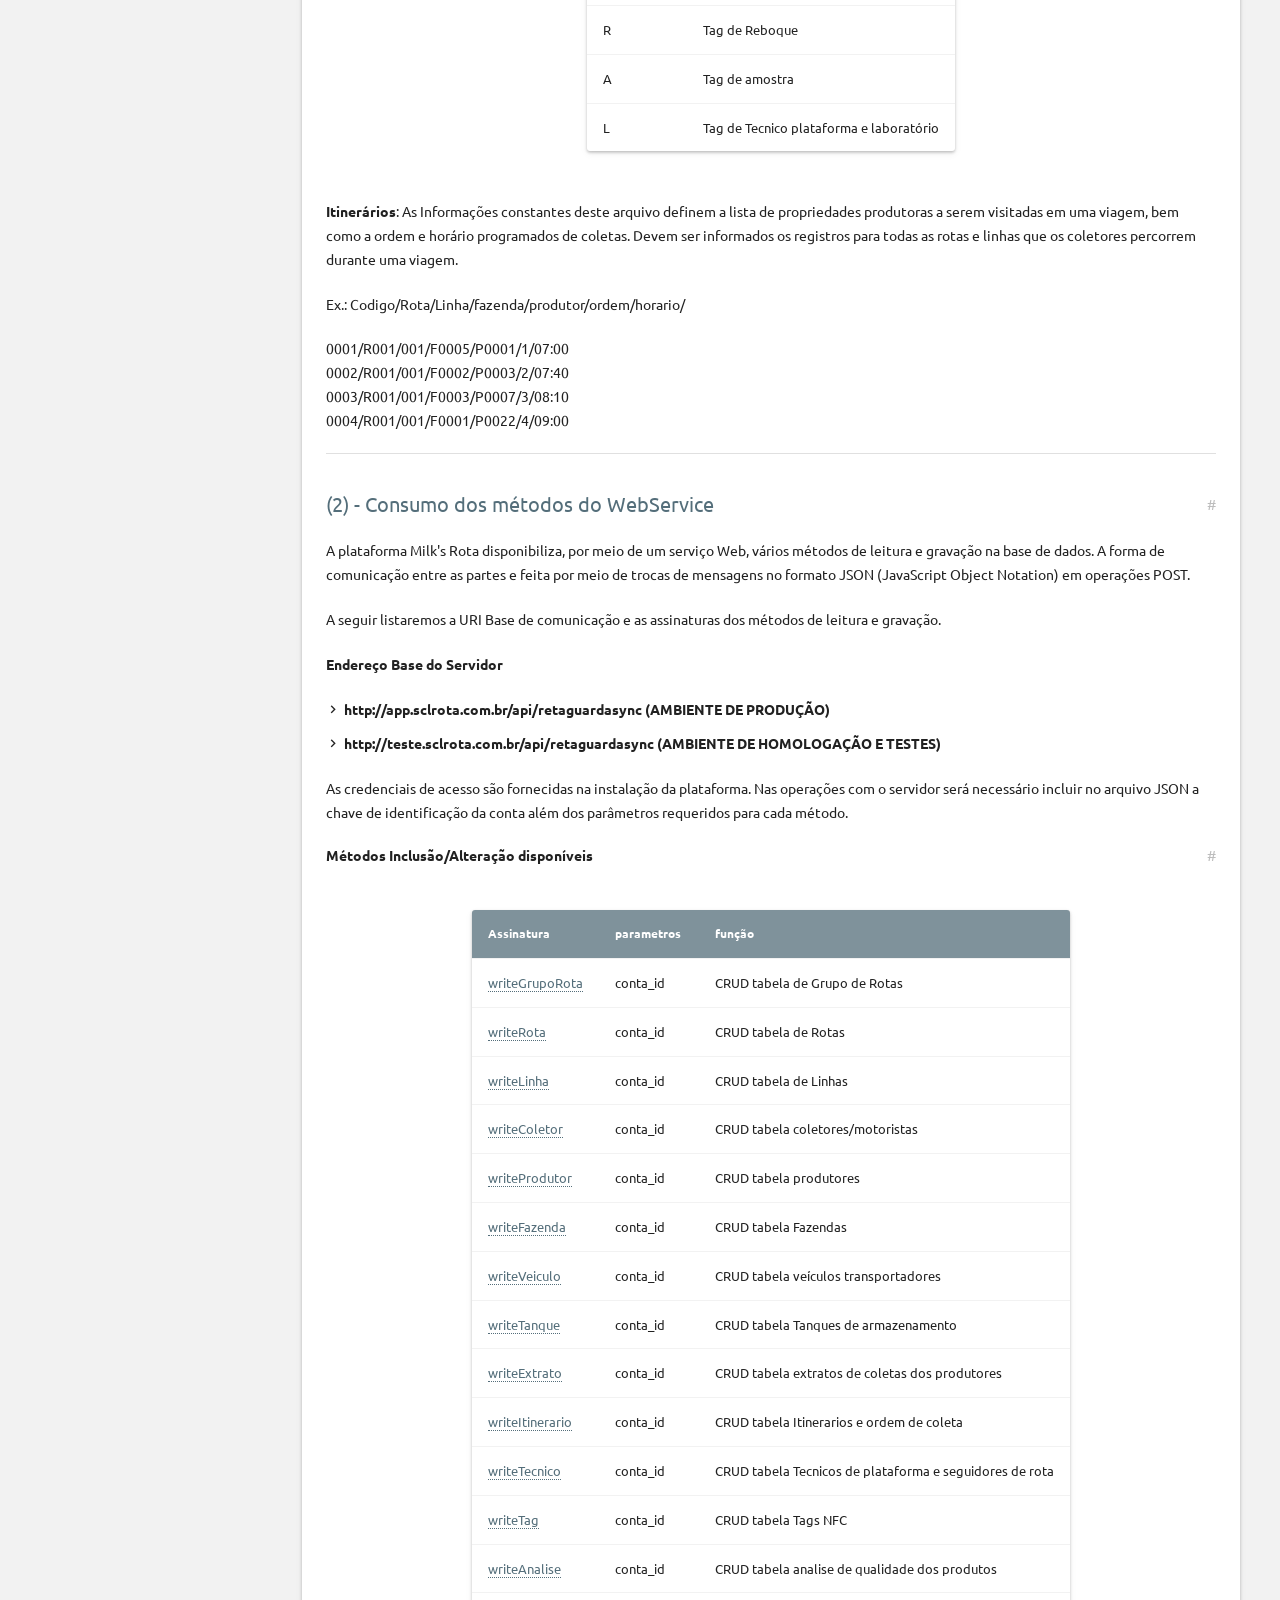
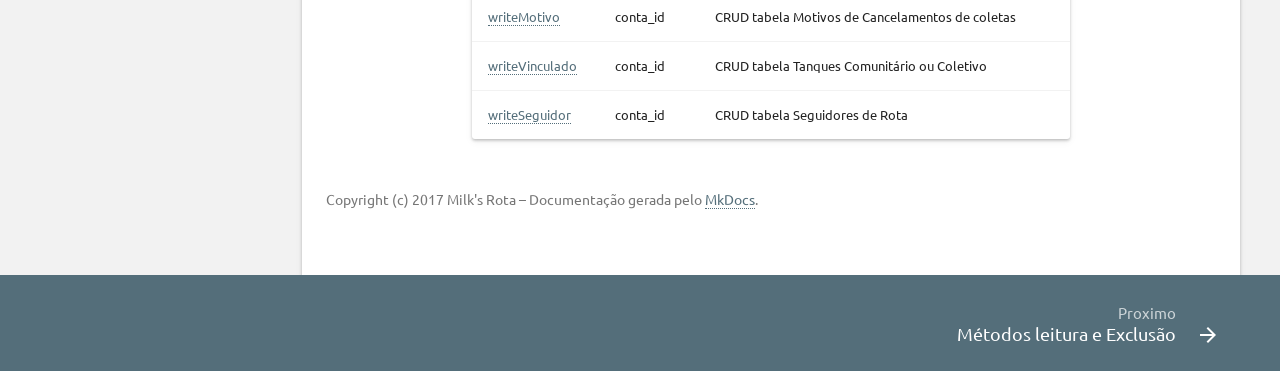
==== commit f78cfe6f: "Deployed 688f77b with MkDocs version: 0.16.3" ====
--- a/index.html
+++ b/index.html
@@ -535,7 +535,7 @@
 </tr>
 <tr>
 <td>Distribuicao</td>
-<td>DP - Distribuicao pela Plataforma WEB  / DC - Distribuicao pelo motorista ou coletor</td>
+<td>DP - Distribuicao pela Plataforma WEB  / DC - Distribuicao pelo motorista ou coletor / DA - Distribuição pelo App do tanque coletivo</td>
 </tr>
 <tr>
 <td>Diferenca</td>
